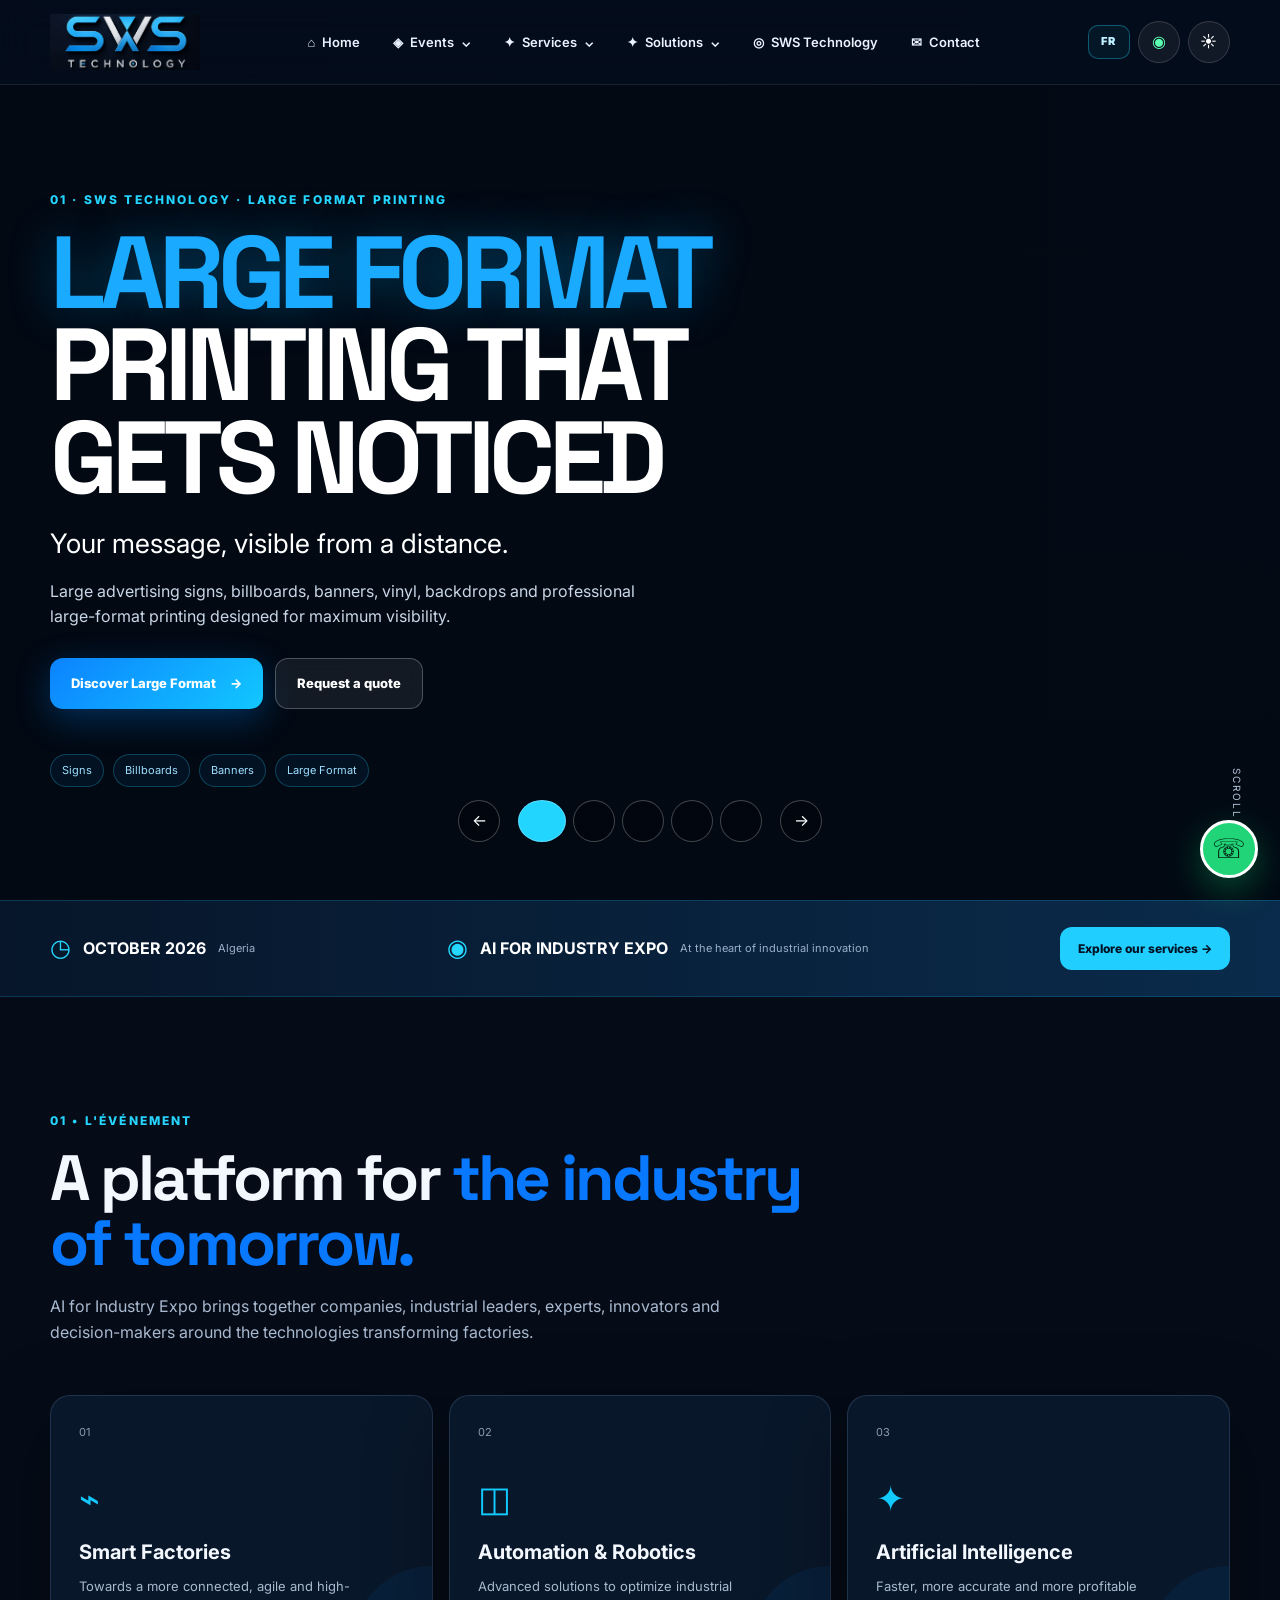
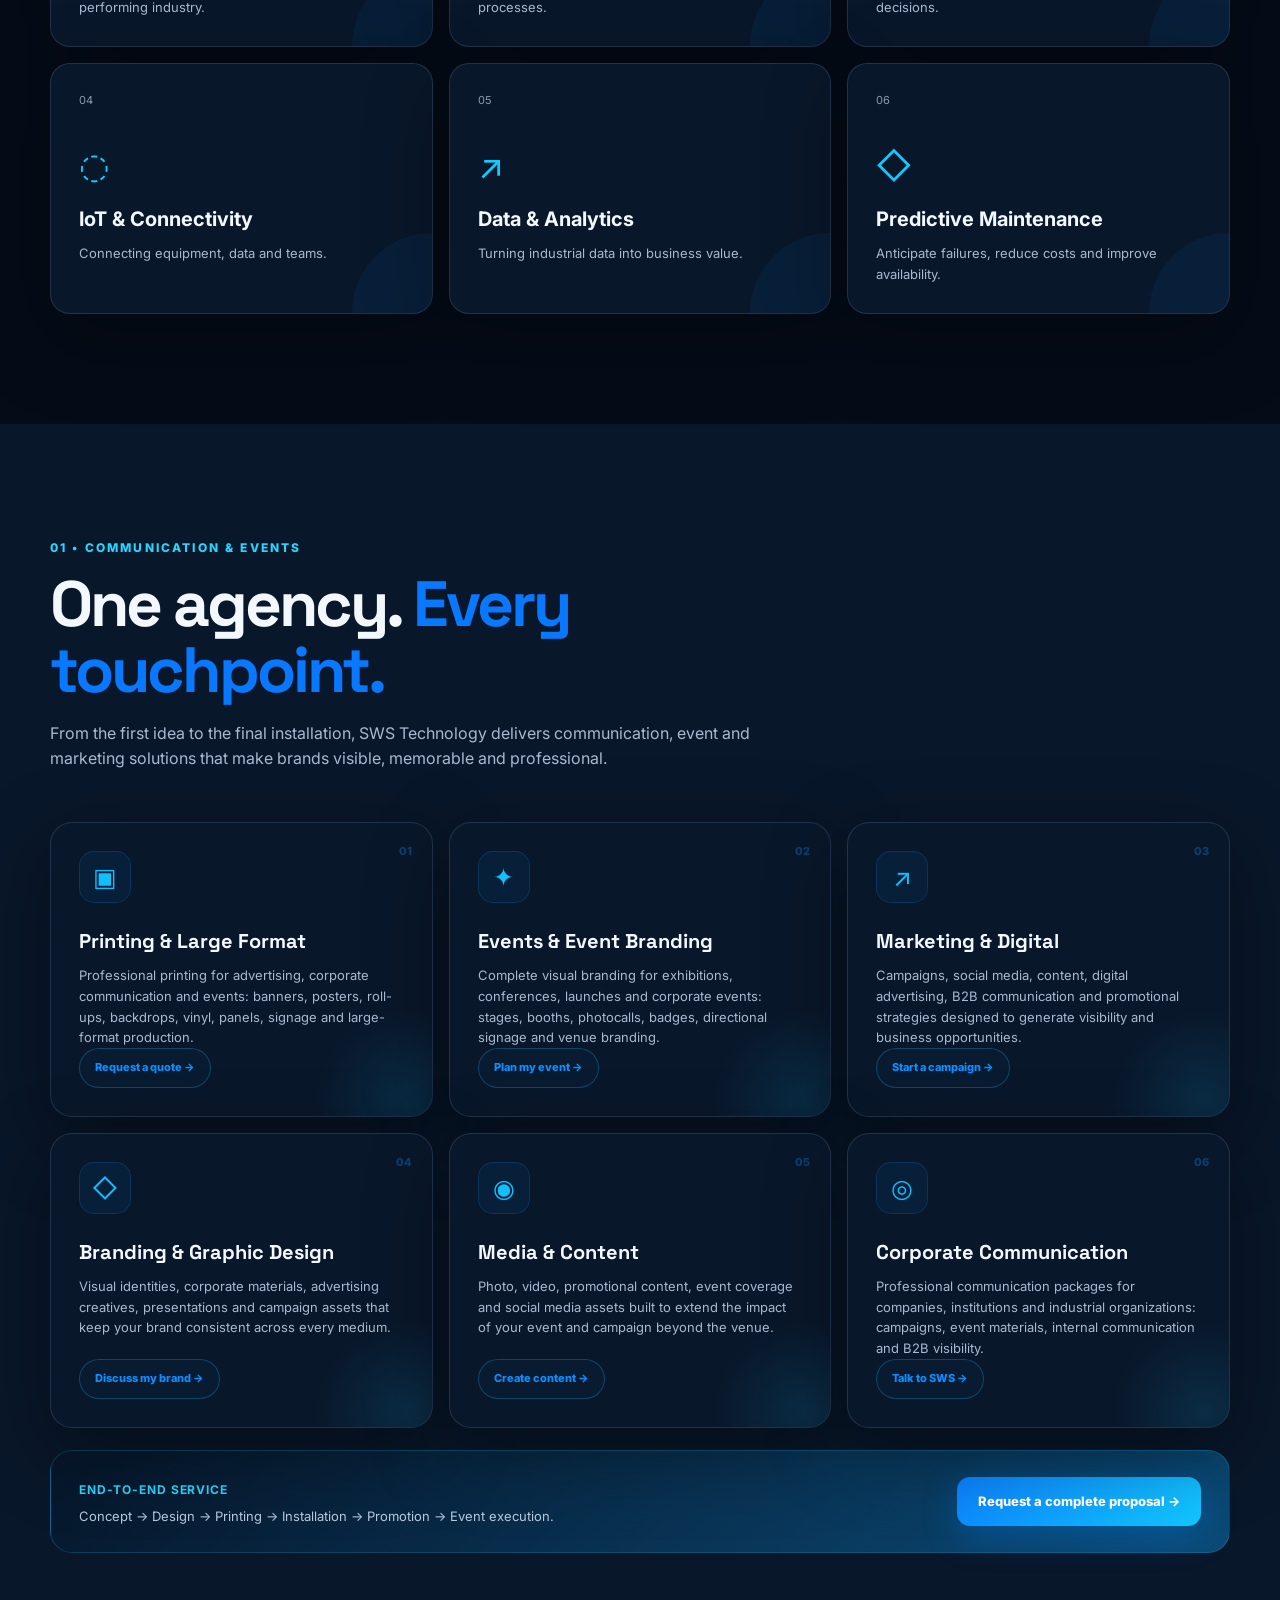
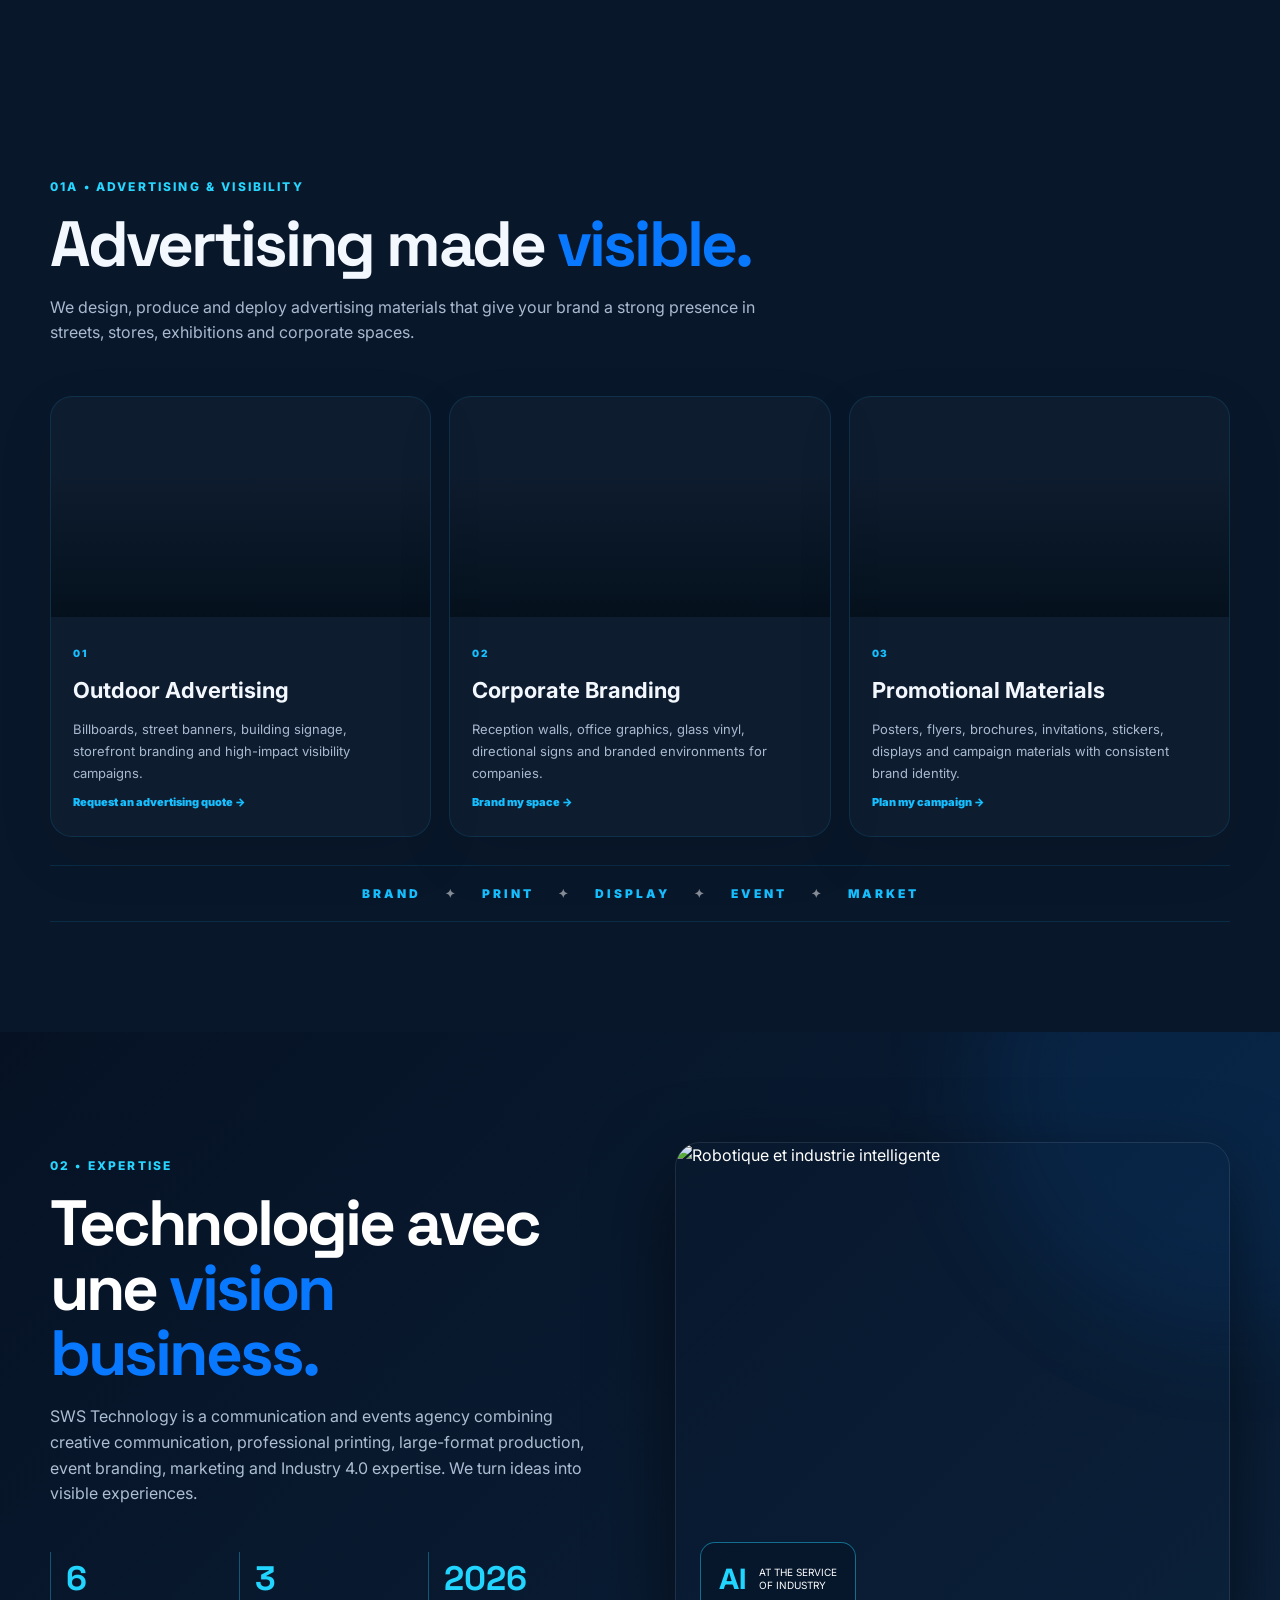
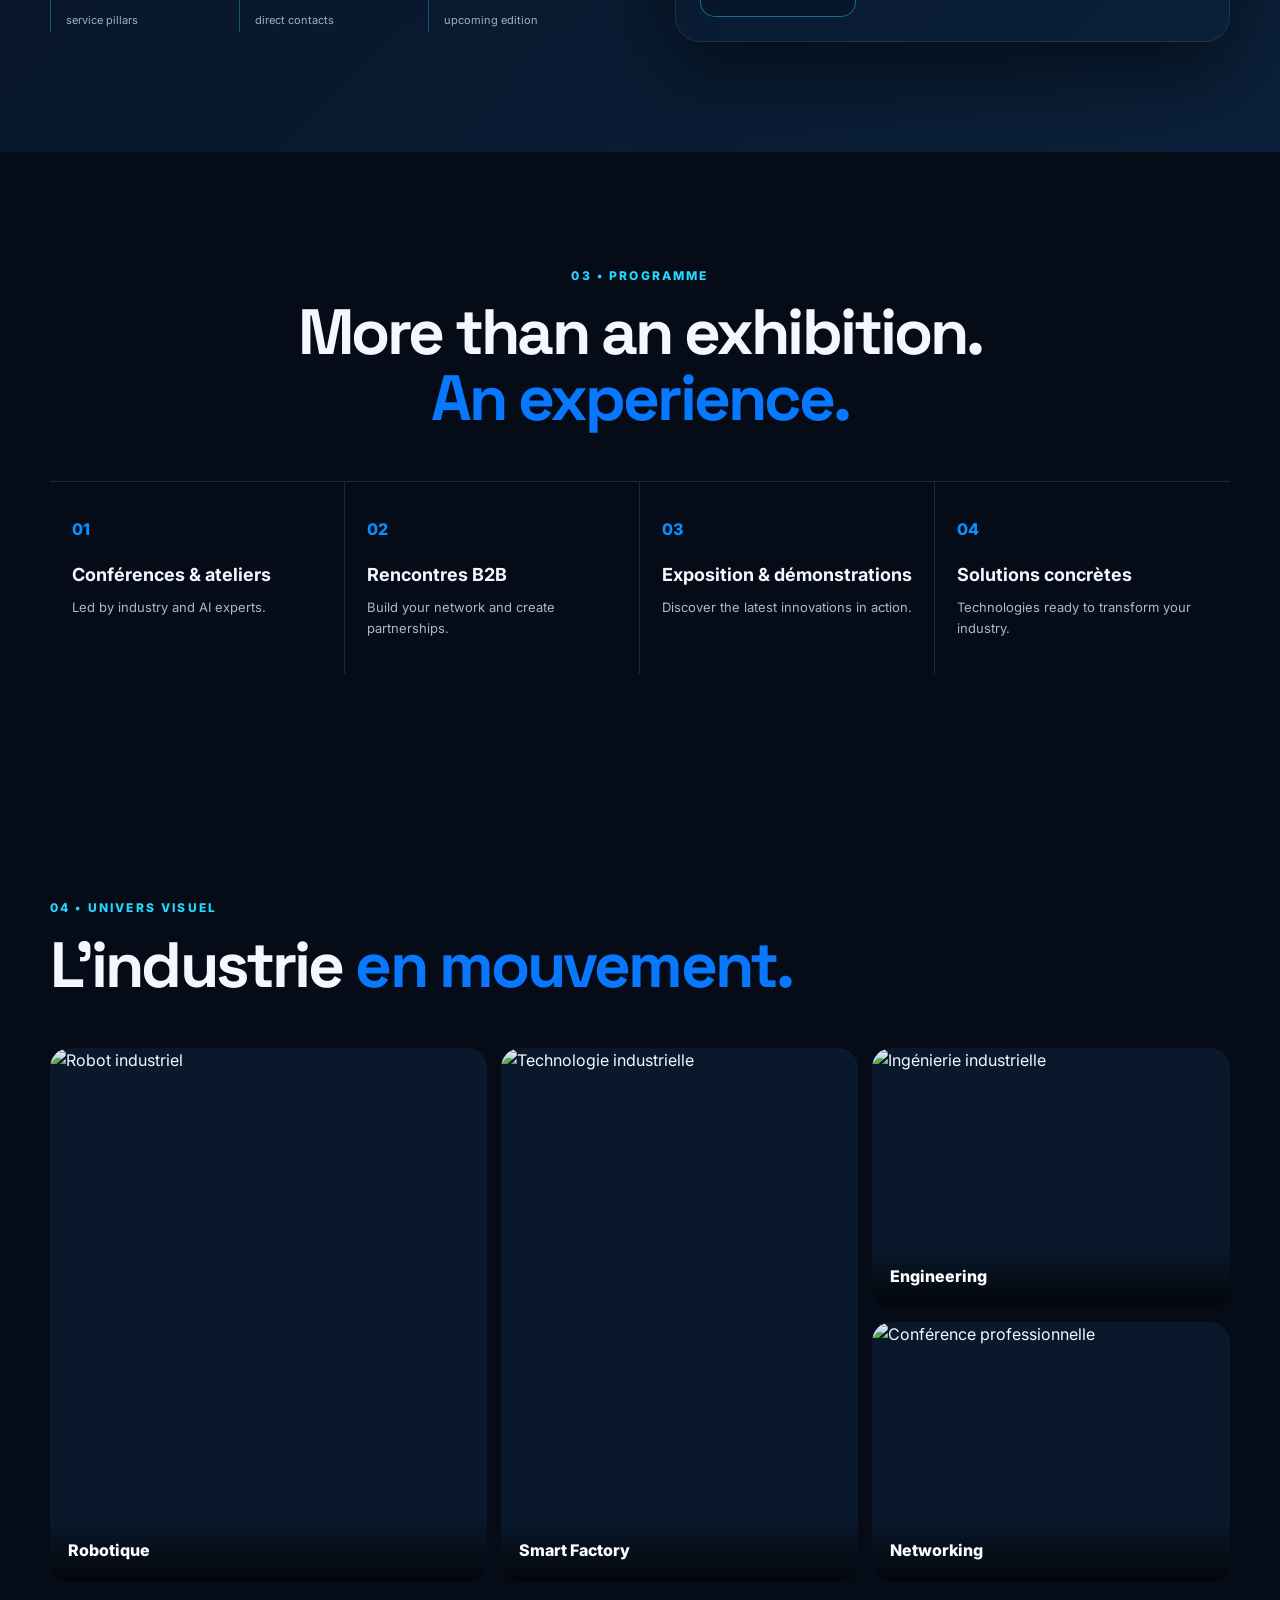
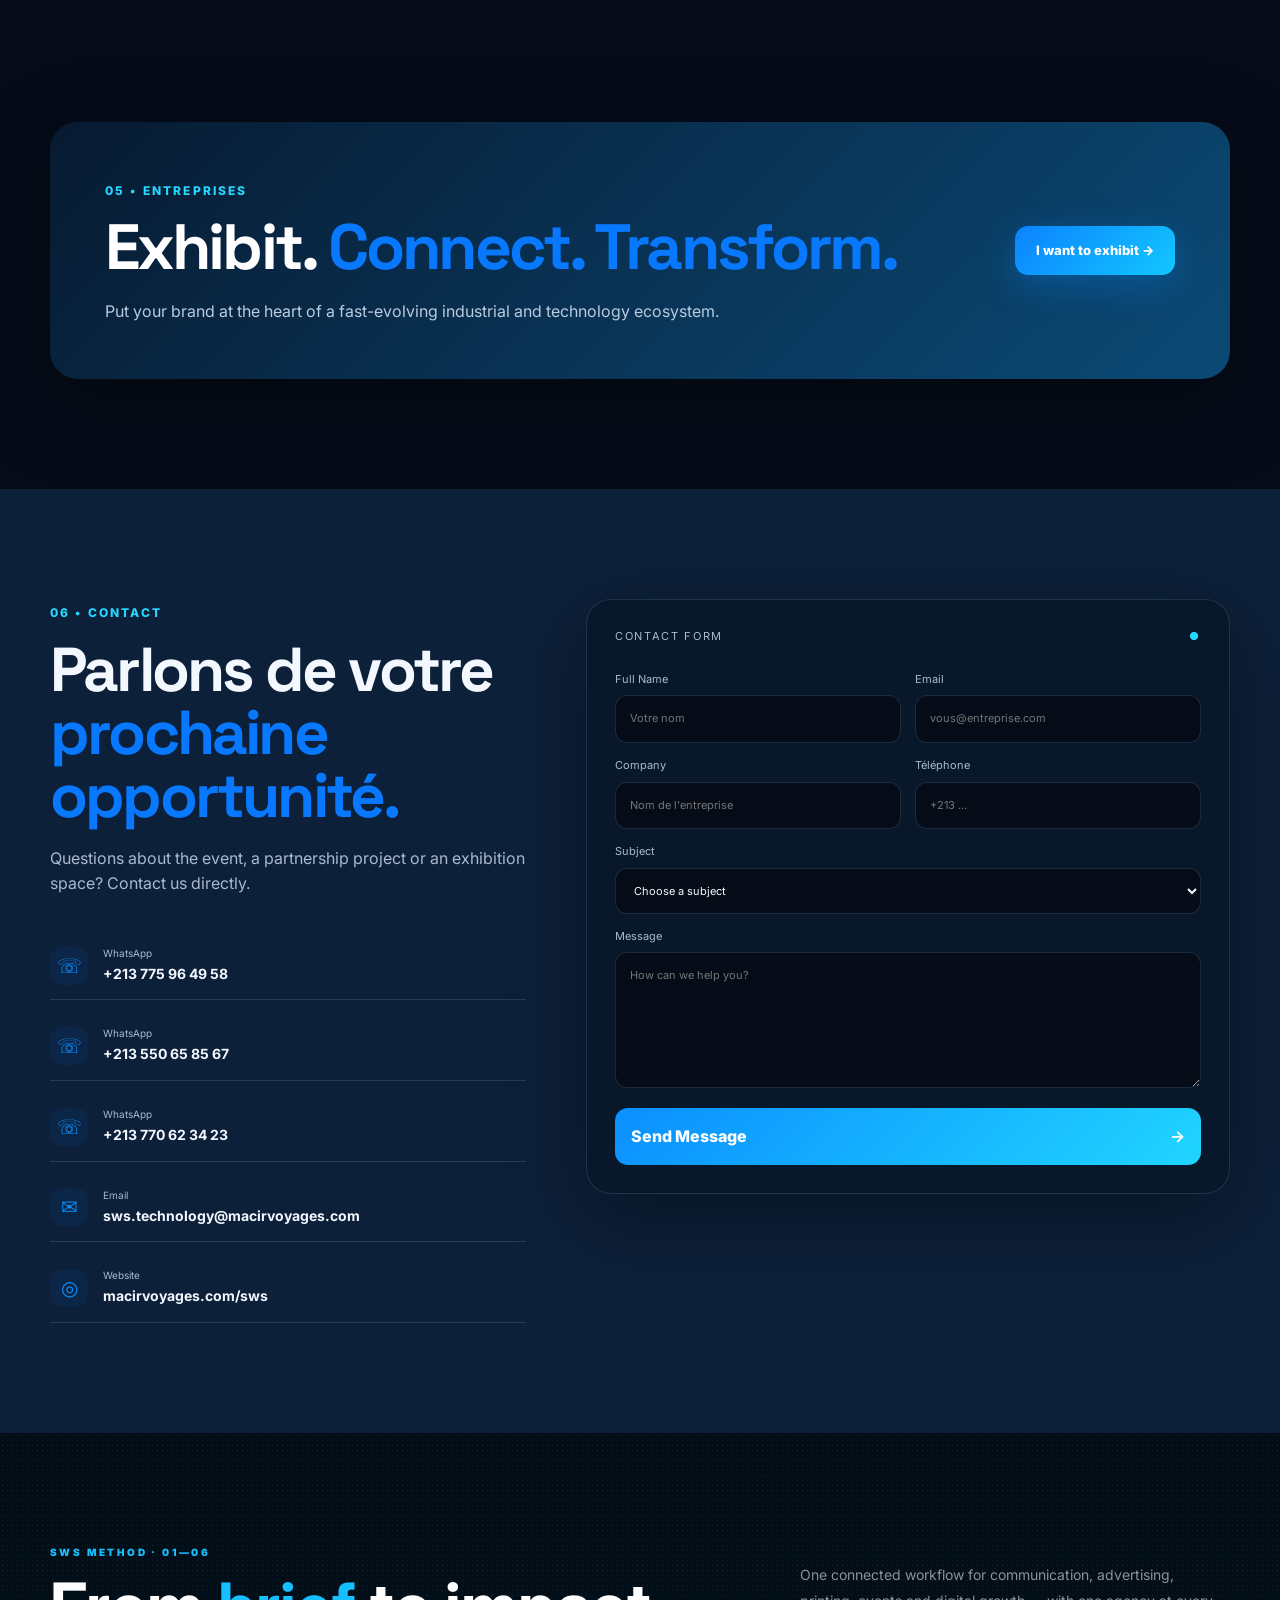
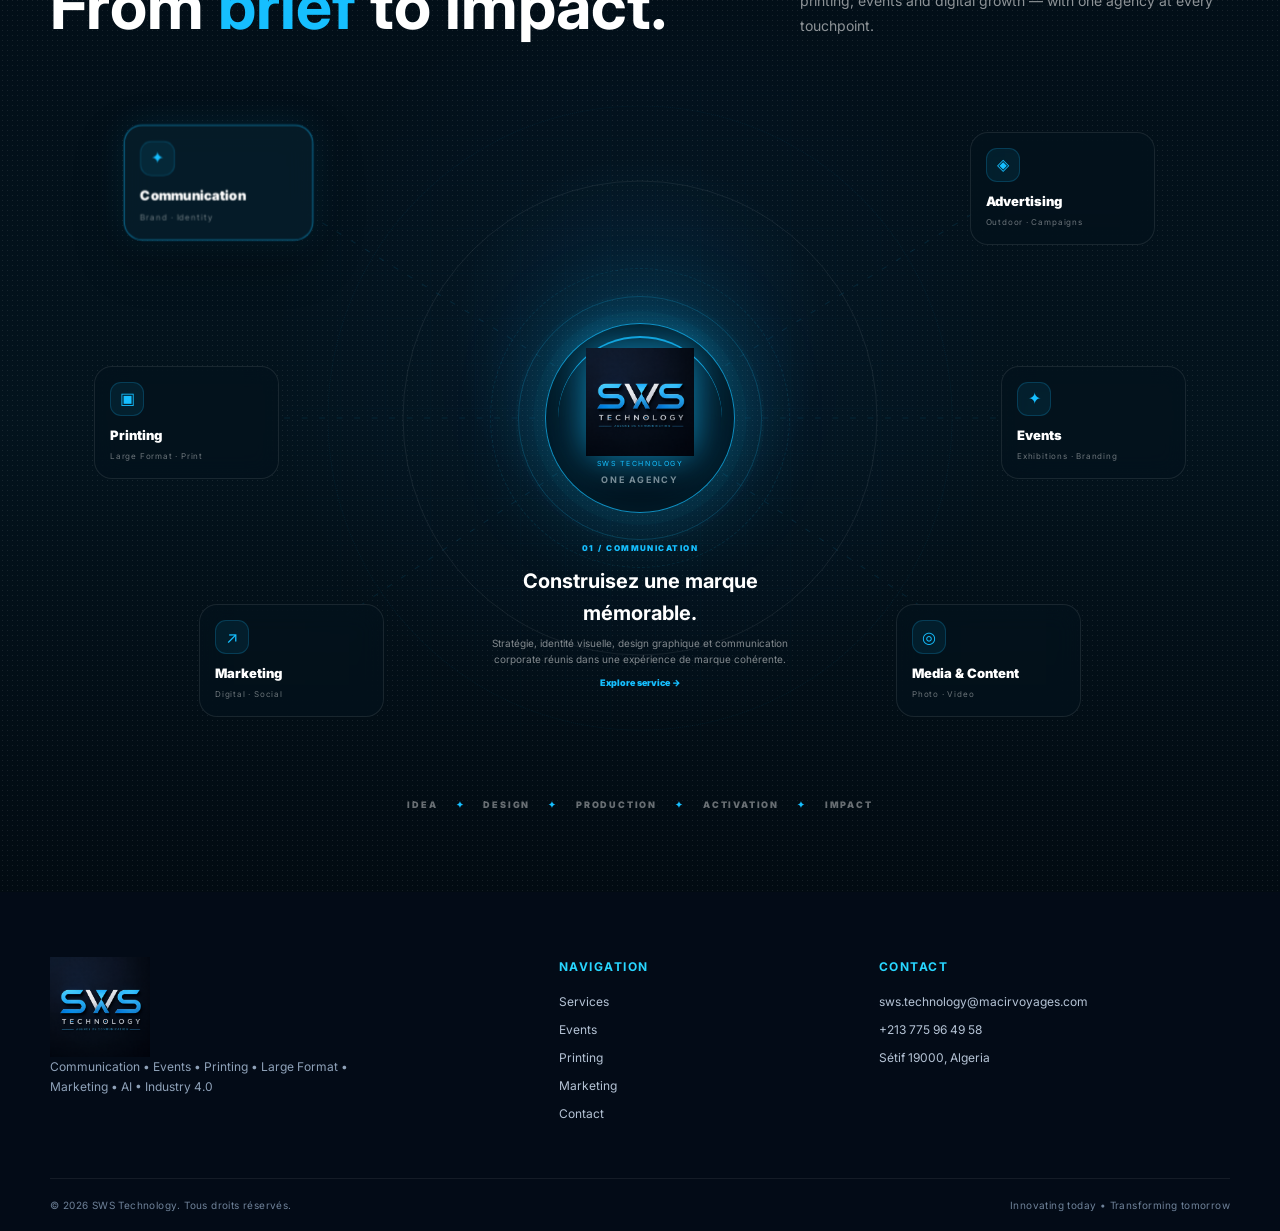
==== en/index.html @ e7cac0f4 "Add files via upload" ====
<!DOCTYPE html>
<html lang="en">
<head>
  <meta charset="UTF-8">
  <meta name="viewport" content="width=device-width, initial-scale=1.0">
  <meta name="theme-color" content="#07152b">
  <meta name="description" content="SWS Technology — Communication, Events, Printing, Large Format, Marketing, AI, Industry 4.0 and Innovation in Algeria.">
  <title>SWS Technology | Communication • Events • Printing • Marketing</title>
  <link rel="preconnect" href="https://fonts.googleapis.com">
  <link rel="preconnect" href="https://fonts.gstatic.com" crossorigin>
  <link href="https://fonts.googleapis.com/css2?family=Inter:wght@400;500;600;700;800&family=Space+Grotesk:wght@500;600;700&display=swap" rel="stylesheet">
  <link rel="stylesheet" href="css/style.css">
  <link rel="icon" href="assets/favicon.png" type="image/png">
</head>
<body>
  <div class="cursor-glow"></div>

  <header class="site-header" id="top">
    <div class="container nav-wrap">
      <a class="brand" href="#home" aria-label="SWS Technology">
        <img src="assets/logo.png" alt="SWS Technology logo">
      </a>

      <nav class="main-nav" id="mainNav">
        <a href="#home"><span>⌂</span> Home</a>
        <div class="nav-dropdown">
          <button class="nav-drop-btn" type="button"><span>◈</span> Events <b>⌄</b></button>
          <div class="dropdown-menu">
            <a href="#expo">AI for Industry Expo</a>
            <a href="#programme">Program</a>
            <a href="#exposants">Exhibitors & Partners</a>
            <a href="#gallery">Galerie</a>
          </div>
        </div>
        <div class="nav-dropdown">
          <button class="nav-drop-btn" type="button"><span>✦</span> Services <b>⌄</b></button>
          <div class="dropdown-menu">
            <a href="#communication">Communication & Branding</a>
            <a href="#printing">Printing & Large Format</a>
            <a href="#events">Events & Event Branding</a>
            <a href="#marketing">Marketing & Digital</a>
          </div>
        </div>
        <div class="nav-dropdown">
          <button class="nav-drop-btn" type="button"><span>✦</span> Solutions <b>⌄</b></button>
          <div class="dropdown-menu">
            <a href="#industry40">Industry 4.0</a>
            <a href="#solutions">Artificial Intelligence</a>
            <a href="#solutions">IoT & Connectivity</a>
            <a href="#solutions">Data & Analytics</a>
          </div>
        </div>
        <a href="#about"><span>◎</span> SWS Technology</a>
        <a href="#contact"><span>✉</span> Contact</a>
      </nav>

      <div class="nav-actions">
        <a class="language-switch" href="../" aria-label="Switch to French">FR</a>
        <a class="whatsapp-mini" href="https://wa.me/213775964958" target="_blank" rel="noopener" aria-label="WhatsApp">◉</a>
        <button class="theme-toggle" id="themeToggle" type="button" aria-label="Toggle light and dark mode">
          <span id="themeIcon">☾</span>
        </button>
        <button class="menu-toggle" id="menuToggle" type="button" aria-label="Open menu">☰</button>
      </div>
    </div>
  </header>

  <main>
    <section class="hero" id="home">
      <div class="hero-slider" id="heroSlider">
        <article class="slide active" style="--bg:url('https://images.unsplash.com/photo-1556761175-b413da4baf72?auto=format&fit=crop&w=2200&q=85')">
          <div class="hero-overlay"></div>
          <div class="container hero-content">
            <div class="eyebrow">01 · SWS TECHNOLOGY · LARGE FORMAT PRINTING</div>
            <h1><span>LARGE FORMAT</span><br>PRINTING THAT<br>GETS NOTICED</h1>
            <p class="hero-subtitle typing-text" data-text="Your message, visible from a distance."></p>
            <p class="hero-copy">Large advertising signs, billboards, banners, vinyl, backdrops and professional large-format printing designed for maximum visibility.</p>
            <div class="hero-buttons">
              <a class="btn btn-primary" href="#printing">Discover Large Format <span>→</span></a>
              <a class="btn btn-glass" target="_blank" rel="noopener" href="https://wa.me/213775964958?text=Hello%20SWS%20Technology%2C%20I%20would%20like%20a%20quote%20for%20this%20service.">Request a quote</a>
            </div>
            <div class="hero-tags"><span>Signs</span><span>Billboards</span><span>Banners</span><span>Large Format</span></div>
          </div>
        </article>
        <article class="slide" style="--bg:url('https://images.unsplash.com/photo-1586953208448-b95a79798f07?auto=format&fit=crop&w=2200&q=85')">
          <div class="hero-overlay"></div>
          <div class="container hero-content">
            <div class="eyebrow">02 · SWS TECHNOLOGY · BRAND PRINTING</div>
            <h1><span>BRAND PRINTING</span><br>PRINT YOUR BRAND.<br>MAKE IT REAL.</h1>
            <p class="hero-subtitle typing-text" data-text="Every printed detail strengthens your brand."></p>
            <p class="hero-copy">Business cards, brochures, packaging, promotional materials, corporate stationery and customized printing for your brand.</p>
            <div class="hero-buttons">
              <a class="btn btn-primary" href="#communication">Discover Brand Printing <span>→</span></a>
              <a class="btn btn-glass" target="_blank" rel="noopener" href="https://wa.me/213775964958?text=Hello%20SWS%20Technology%2C%20I%20would%20like%20a%20quote%20for%20this%20service.">Request a quote</a>
            </div>
            <div class="hero-tags"><span>Business Cards</span><span>Packaging</span><span>Brochures</span><span>Branding</span></div>
          </div>
        </article>
        <article class="slide" style="--bg:url('https://images.unsplash.com/photo-1492684223066-81342ee5ff30?auto=format&fit=crop&w=2200&q=85')">
          <div class="hero-overlay"></div>
          <div class="container hero-content">
            <div class="eyebrow">03 · SWS TECHNOLOGY · EVENTS</div>
            <h1><span>EVENTS &
MANIFESTATIONS</span><br>MAKE EVENTS<br>MEMORABLE.</h1>
            <p class="hero-subtitle typing-text" data-text="We turn every event into a branded experience."></p>
            <p class="hero-copy">Exhibitions, conferences, launches, stands, stages, photocalls, badges and complete visual communication for events and manifestations.</p>
            <div class="hero-buttons">
              <a class="btn btn-primary" href="#events">Discover Events <span>→</span></a>
              <a class="btn btn-glass" target="_blank" rel="noopener" href="https://wa.me/213775964958?text=Hello%20SWS%20Technology%2C%20I%20would%20like%20a%20quote%20for%20this%20service.">Request a quote</a>
            </div>
            <div class="hero-tags"><span>Exhibitions</span><span>Conferences</span><span>Stands</span><span>Event Branding</span></div>
          </div>
        </article>
        <article class="slide" style="--bg:url('https://images.unsplash.com/photo-1526304640581-d334cdbbf45e?auto=format&fit=crop&w=2200&q=85')">
          <div class="hero-overlay"></div>
          <div class="container hero-content">
            <div class="eyebrow">04 · SWS TECHNOLOGY · INVESTMENT SUPPORT</div>
            <h1><span>INVESTMENT
SUPPORT</span><br>TURN OPPORTUNITIES<br>INTO PROJECTS.</h1>
            <p class="hero-subtitle typing-text" data-text="Supporting investors from visibility to execution."></p>
            <p class="hero-copy">Business communication, market-facing materials, investor support, event organization and practical services that help projects move forward.</p>
            <div class="hero-buttons">
              <a class="btn btn-primary" href="#solutions">Discover Investor Services <span>→</span></a>
              <a class="btn btn-glass" target="_blank" rel="noopener" href="https://wa.me/213775964958?text=Hello%20SWS%20Technology%2C%20I%20would%20like%20a%20quote%20for%20this%20service.">Request a quote</a>
            </div>
            <div class="hero-tags"><span>Investors</span><span>Business Support</span><span>Projects</span><span>Networking</span></div>
          </div>
        </article>
        <article class="slide" style="--bg:url('https://images.unsplash.com/photo-1557838923-2985c318be48?auto=format&fit=crop&w=2200&q=85')">
          <div class="hero-overlay"></div>
          <div class="container hero-content">
            <div class="eyebrow">05 · SWS TECHNOLOGY · MARKETING</div>
            <h1><span>MARKETING
360°</span><br>MAKE YOUR BRAND<br>MOVE.</h1>
            <p class="hero-subtitle typing-text" data-text="From strategy to content, we make your visibility work."></p>
            <p class="hero-copy">Digital marketing, social media, content creation, campaigns, B2B marketing and communication strategies built around your objectives.</p>
            <div class="hero-buttons">
              <a class="btn btn-primary" href="#marketing">Discover Marketing <span>→</span></a>
              <a class="btn btn-glass" target="_blank" rel="noopener" href="https://wa.me/213775964958?text=Hello%20SWS%20Technology%2C%20I%20would%20like%20a%20quote%20for%20this%20service.">Request a quote</a>
            </div>
            <div class="hero-tags"><span>Digital</span><span>Social Media</span><span>Content</span><span>B2B</span></div>
          </div>
        </article>
      </div>

      <div class="slider-controls">
        <button id="prevSlide" aria-label="Previous slide">←</button>
        <div class="slider-dots" id="sliderDots"></div>
        <button id="nextSlide" aria-label="Next slide">→</button>
      </div>
      <div class="scroll-hint">SCROLL <span>↓</span></div>
    </section>

    <section class="event-strip">
      <div class="container event-strip-inner">
        <div><span class="strip-icon">◷</span><b>OCTOBER 2026</b><small>Algeria</small></div>
        <div><span class="strip-icon">◉</span><b>AI FOR INDUSTRY EXPO</b><small>At the heart of industrial innovation</small></div>
        <a class="strip-cta" href="#communication">Explore our services →</a>
      </div>
    </section>

    <section class="section" id="expo">
      <div class="container">
        <div class="section-heading">
          <span class="section-kicker">01 • L'ÉVÉNEMENT</span>
          <h2>A platform for <em>the industry of tomorrow.</em></h2>
          <p>AI for Industry Expo brings together companies, industrial leaders, experts, innovators and decision-makers around the technologies transforming factories.</p>
        </div>

        <div class="feature-grid">
          <article class="feature-card large">
            <div class="feature-number">01</div>
            <div class="feature-icon">⌁</div>
            <h3>Smart Factories</h3>
            <p>Towards a more connected, agile and high-performing industry.</p>
          </article>
          <article class="feature-card">
            <div class="feature-number">02</div>
            <div class="feature-icon">◫</div>
            <h3>Automation & Robotics</h3>
            <p>Advanced solutions to optimize industrial processes.</p>
          </article>
          <article class="feature-card">
            <div class="feature-number">03</div>
            <div class="feature-icon">✦</div>
            <h3>Artificial Intelligence</h3>
            <p>Faster, more accurate and more profitable decisions.</p>
          </article>
          <article class="feature-card">
            <div class="feature-number">04</div>
            <div class="feature-icon">◌</div>
            <h3>IoT & Connectivity</h3>
            <p>Connecting equipment, data and teams.</p>
          </article>
          <article class="feature-card">
            <div class="feature-number">05</div>
            <div class="feature-icon">↗</div>
            <h3>Data & Analytics</h3>
            <p>Turning industrial data into business value.</p>
          </article>
          <article class="feature-card">
            <div class="feature-number">06</div>
            <div class="feature-icon">◇</div>
            <h3>Predictive Maintenance</h3>
            <p>Anticipate failures, reduce costs and improve availability.</p>
          </article>
        </div>
      </div>
    </section>


    <section class="section services-agency" id="communication">
      <div class="container">
        <div class="section-heading">
          <span class="section-kicker">01 • COMMUNICATION & EVENTS</span>
          <h2>One agency. <em>Every touchpoint.</em></h2>
          <p>From the first idea to the final installation, SWS Technology delivers communication, event and marketing solutions that make brands visible, memorable and professional.</p>
        </div>
        <div class="industry40-grid agency-services-grid">
          <article class="industry40-card service-card" id="printing">
            <span>01</span><div class="industry40-icon">▣</div>
            <h3>Printing & Large Format</h3>
            <p>Professional printing for advertising, corporate communication and events: banners, posters, roll-ups, backdrops, vinyl, panels, signage and large-format production.</p>
            <a class="service-wa" target="_blank" rel="noopener" href="https://wa.me/213775964958?text=Bonjour%20SWS%20Technology%2C%20je%20souhaite%20un%20devis%20pour%20la%20service%20Printing%20%26%20Large%20Format.">Request a quote →</a>
          </article>
          <article class="industry40-card service-card" id="events">
            <span>02</span><div class="industry40-icon">✦</div>
            <h3>Events & Event Branding</h3>
            <p>Complete visual branding for exhibitions, conferences, launches and corporate events: stages, booths, photocalls, badges, directional signage and venue branding.</p>
            <a class="service-wa" target="_blank" rel="noopener" href="https://wa.me/213775964958?text=Bonjour%20SWS%20Technology%2C%20je%20souhaite%20un%20devis%20pour%20la%20service%20Events%20%26%20Event%20Branding.">Plan my event →</a>
          </article>
          <article class="industry40-card service-card" id="marketing">
            <span>03</span><div class="industry40-icon">↗</div>
            <h3>Marketing & Digital</h3>
            <p>Campaigns, social media, content, digital advertising, B2B communication and promotional strategies designed to generate visibility and business opportunities.</p>
            <a class="service-wa" target="_blank" rel="noopener" href="https://wa.me/213775964958?text=Bonjour%20SWS%20Technology%2C%20je%20souhaite%20un%20devis%20pour%20la%20service%20Marketing%20%26%20Digital.">Start a campaign →</a>
          </article>
          <article class="industry40-card service-card">
            <span>04</span><div class="industry40-icon">◇</div>
            <h3>Branding & Graphic Design</h3>
            <p>Visual identities, corporate materials, advertising creatives, presentations and campaign assets that keep your brand consistent across every medium.</p>
            <a class="service-wa" target="_blank" rel="noopener" href="https://wa.me/213775964958?text=Bonjour%20SWS%20Technology%2C%20je%20souhaite%20un%20devis%20pour%20la%20service%20Branding%20%26%20Graphic%20Design.">Discuss my brand →</a>
          </article>
          <article class="industry40-card service-card">
            <span>05</span><div class="industry40-icon">◉</div>
            <h3>Media & Content</h3>
            <p>Photo, video, promotional content, event coverage and social media assets built to extend the impact of your event and campaign beyond the venue.</p>
            <a class="service-wa" target="_blank" rel="noopener" href="https://wa.me/213775964958?text=Bonjour%20SWS%20Technology%2C%20je%20souhaite%20un%20devis%20pour%20la%20service%20Media%20%26%20Content.">Create content →</a>
          </article>
          <article class="industry40-card service-card">
            <span>06</span><div class="industry40-icon">◎</div>
            <h3>Corporate Communication</h3>
            <p>Professional communication packages for companies, institutions and industrial organizations: campaigns, event materials, internal communication and B2B visibility.</p>
            <a class="service-wa" target="_blank" rel="noopener" href="https://wa.me/213775964958?text=Bonjour%20SWS%20Technology%2C%20je%20souhaite%20un%20devis%20pour%20la%20service%20Corporate%20Communication.">Talk to SWS →</a>
          </article>
        </div>
        <div class="industry40-banner agency-banner">
          <div><strong>END-TO-END SERVICE</strong><p>Concept → Design → Printing → Installation → Promotion → Event execution.</p></div>
          <a class="btn btn-primary" href="#contact">Request a complete proposal →</a>
        </div>
      </div>
    </section>

<section class="section advertising-showcase" id="advertising">
  <div class="container">
    <div class="section-heading">
      <span class="section-kicker">01A • ADVERTISING & VISIBILITY</span>
      <h2>Advertising made <em>visible.</em></h2>
      <p>We design, produce and deploy advertising materials that give your brand a strong presence in streets, stores, exhibitions and corporate spaces.</p>
    </div>
    <div class="ad-grid">
      <article class="ad-feature">
        <div class="ad-image" style="--ad-image:url('https://images.unsplash.com/photo-1556742049-0cfed4f6a45d?auto=format&fit=crop&w=1200&q=85')"></div>
        <div class="ad-copy"><span>01</span><h3>Outdoor Advertising</h3><p>Billboards, street banners, building signage, storefront branding and high-impact visibility campaigns.</p><a href="https://wa.me/213775964958?text=Bonjour%20SWS%20Technology%2C%20je%20souhaite%20un%20devis%20pour%20une%20campagne%20publicitaire%20outdoor." target="_blank" rel="noopener">Request an advertising quote →</a></div>
      </article>
      <article class="ad-feature">
        <div class="ad-image" style="--ad-image:url('https://images.unsplash.com/photo-1524758631624-e2822e304c36?auto=format&fit=crop&w=1200&q=85')"></div>
        <div class="ad-copy"><span>02</span><h3>Corporate Branding</h3><p>Reception walls, office graphics, glass vinyl, directional signs and branded environments for companies.</p><a href="https://wa.me/213775964958?text=Bonjour%20SWS%20Technology%2C%20je%20souhaite%20un%20devis%20pour%20le%20branding%20de%20mon%20entreprise." target="_blank" rel="noopener">Brand my space →</a></div>
      </article>
      <article class="ad-feature">
        <div class="ad-image" style="--ad-image:url('https://images.unsplash.com/photo-1492724441997-5dc865305da7?auto=format&fit=crop&w=1200&q=85')"></div>
        <div class="ad-copy"><span>03</span><h3>Promotional Materials</h3><p>Posters, flyers, brochures, invitations, stickers, displays and campaign materials with consistent brand identity.</p><a href="https://wa.me/213775964958?text=Bonjour%20SWS%20Technology%2C%20je%20souhaite%20un%20devis%20pour%20mes%20supports%20publicitaires." target="_blank" rel="noopener">Plan my campaign →</a></div>
      </article>
    </div>
    <div class="ad-marquee"><span>BRAND</span><i>✦</i><span>PRINT</span><i>✦</i><span>DISPLAY</span><i>✦</i><span>EVENT</span><i>✦</i><span>MARKET</span></div>
  </div>
</section>

    <section class="section dark-section" id="solutions">
      <div class="container split-section">
        <div class="split-copy">
          <span class="section-kicker">02 • EXPERTISE</span>
          <h2>Technologie avec une <em>vision business.</em></h2>
          <p>SWS Technology is a communication and events agency combining creative communication, professional printing, large-format production, event branding, marketing and Industry 4.0 expertise. We turn ideas into visible experiences.</p>
          <div class="stats">
            <div><strong data-count="6">0</strong><span>service pillars</span></div>
            <div><strong data-count="3">0</strong><span>direct contacts</span></div>
            <div><strong>2026</strong><span>upcoming edition</span></div>
          </div>
        </div>
        <div class="solution-image">
          <img src="https://images.unsplash.com/photo-1535378917042-10a22c95931a?auto=format&fit=crop&w=1300&q=85" alt="Robotique et industrie intelligente" loading="lazy">
          <div class="image-badge"><b>AI</b><span>AT THE SERVICE<br>OF INDUSTRY</span></div>
        </div>
      </div>
    </section>

    <section class="section" id="programme">
      <div class="container">
        <div class="section-heading centered">
          <span class="section-kicker">03 • PROGRAMME</span>
          <h2>More than an exhibition. <em>An experience.</em></h2>
        </div>
        <div class="timeline">
          <div class="timeline-item"><span>01</span><div><h3>Conférences & ateliers</h3><p>Led by industry and AI experts.</p></div></div>
          <div class="timeline-item"><span>02</span><div><h3>Rencontres B2B</h3><p>Build your network and create partnerships.</p></div></div>
          <div class="timeline-item"><span>03</span><div><h3>Exposition & démonstrations</h3><p>Discover the latest innovations in action.</p></div></div>
          <div class="timeline-item"><span>04</span><div><h3>Solutions concrètes</h3><p>Technologies ready to transform your industry.</p></div></div>
        </div>
      </div>
    </section>

    <section class="gallery-section section" id="gallery">
      <div class="container">
        <div class="section-heading">
          <span class="section-kicker">04 • UNIVERS VISUEL</span>
          <h2>L'industrie <em>en mouvement.</em></h2>
        </div>
        <div class="gallery-grid">
          <figure><img src="https://images.unsplash.com/photo-1565043589221-1a6fd9ae45c7?auto=format&fit=crop&w=1000&q=85" alt="Robot industriel" loading="lazy"><figcaption>Robotique</figcaption></figure>
          <figure class="tall"><img src="https://images.unsplash.com/photo-1581092795360-fd1ca04f0952?auto=format&fit=crop&w=1000&q=85" alt="Technologie industrielle" loading="lazy"><figcaption>Smart Factory</figcaption></figure>
          <figure><img src="https://images.unsplash.com/photo-1581092160562-40aa08e78837?auto=format&fit=crop&w=1000&q=85" alt="Ingénierie industrielle" loading="lazy"><figcaption>Engineering</figcaption></figure>
          <figure><img src="https://images.unsplash.com/photo-1531482615713-2afd69097998?auto=format&fit=crop&w=1000&q=85" alt="Conférence professionnelle" loading="lazy"><figcaption>Networking</figcaption></figure>
        </div>
      </div>
    </section>

    <section class="partners section" id="exposants">
      <div class="container partner-box">
        <div>
          <span class="section-kicker">05 • ENTREPRISES</span>
          <h2>Exhibit. <em>Connect. Transform.</em></h2>
          <p>Put your brand at the heart of a fast-evolving industrial and technology ecosystem.</p>
        </div>
        <a class="btn btn-primary" href="#contact">I want to exhibit →</a>
      </div>
    </section>

    <section class="contact-section section" id="contact">
      <div class="container contact-grid">
        <div class="contact-info">
          <span class="section-kicker">06 • CONTACT</span>
          <h2>Parlons de votre <em>prochaine opportunité.</em></h2>
          <p>Questions about the event, a partnership project or an exhibition space? Contact us directly.</p>

          <div class="contact-list">
            <a href="https://wa.me/213775964958" target="_blank" rel="noopener"><span>☏</span><div><small>WhatsApp</small><b>+213 775 96 49 58</b></div></a>
            <a href="https://wa.me/213550658567" target="_blank" rel="noopener"><span>☏</span><div><small>WhatsApp</small><b>+213 550 65 85 67</b></div></a>
            <a href="https://wa.me/213770623423" target="_blank" rel="noopener"><span>☏</span><div><small>WhatsApp</small><b>+213 770 62 34 23</b></div></a>
            <a href="mailto:sws.technology@macirvoyages.com"><span>✉</span><div><small>Email</small><b>sws.technology@macirvoyages.com</b></div></a>
            <a href="https://macirvoyages.com/sws/" target="_blank" rel="noopener"><span>◎</span><div><small>Website</small><b>macirvoyages.com/sws</b></div></a>
          </div>
        </div>

        <div class="contact-card">
          <div class="form-header">
            <span>CONTACT FORM</span>
            <i>●</i>
          </div>
          <form id="contactForm" action="https://formspree.io/f/xppaqknv" method="POST">
            <input type="hidden" name="_subject" value="Nouveau contact — SWS Technology">
            <input type="hidden" name="_language" value="en">
            <div class="form-row">
              <label>Full Name<input type="text" name="name" placeholder="Votre nom" required></label>
              <label>Email<input type="email" name="email" placeholder="vous@entreprise.com" required></label>
            </div>
            <div class="form-row">
              <label>Company<input type="text" name="company" placeholder="Nom de l'entreprise"></label>
              <label>Téléphone<input type="tel" name="phone" placeholder="+213 ..."></label>
            </div>
            <label>Subject<select name="subject" required><option value="">Choose a subject</option><option>AI for Industry Expo</option><option>Communication & Branding</option><option>Printing & Large Format</option><option>Events & Event Branding</option><option>Marketing & Digital</option><option>Partnership</option><option>Exhibition / Stand</option><option>Media / Content</option><option>Other</option></select></label>
            <label>Message<textarea name="message" rows="6" placeholder="How can we help you?" required></textarea></label>
            <button class="submit-btn" id="submitBtn" type="submit"><span>Send Message</span><b>→</b></button>
            <div class="form-status" id="formStatus" role="status" aria-live="polite"></div>
          </form>
        </div>
      </div>
    </section>
  </main>

  <a class="floating-wa" href="https://wa.me/213775964958?text=Bonjour%20SWS%20Technology%2C%20je%20souhaite%20avoir%20un%20devis%20pour%20un%20service%20de%20communication%2C%20evenement%2C%20impression%20ou%20marketing." target="_blank" rel="noopener" aria-label="Contacter SWS Technology sur WhatsApp">☏</a>

  
<section class="sws-process sws-service-constellation" id="process">
  <div class="process-noise"></div>
  <div class="container">
    <div class="process-head">
      <div>
        <span class="process-kicker">SWS METHOD · 01—06</span>
        <h2>From <em>brief</em> to impact.</h2>
      </div>
      <p>One connected workflow for communication, advertising, printing, events and digital growth — with one agency at every touchpoint.</p>
    </div>

    <div class="constellation" aria-label="SWS agency services">
      <div class="constellation-grid"></div>
      <div class="constellation-ring r1"></div>
      <div class="constellation-ring r2"></div>
      <div class="constellation-ring r3"></div>

      <svg class="constellation-lines" viewBox="0 0 900 650" preserveAspectRatio="none" aria-hidden="true">
        <path d="M450 325 L150 110 M450 325 L750 110 M450 325 L105 325 M450 325 L795 325 M450 325 L175 540 M450 325 L725 540"/>
      </svg>

      <div class="constellation-core">
        <span class="core-halo"></span>
        <span class="core-scan"></span>
        <img src="assets/logo.png" alt="SWS Technology">
        <small>SWS TECHNOLOGY</small>
        <b>ONE AGENCY</b>
      </div>

      <button class="service-node node-1 active" data-service="communication" type="button"><i>✦</i><span>Communication</span><small>Brand · Identity</small></button>
      <button class="service-node node-2" data-service="advertising" type="button"><i>◈</i><span>Advertising</span><small>Outdoor · Campaigns</small></button>
      <button class="service-node node-3" data-service="printing" type="button"><i>▣</i><span>Printing</span><small>Large Format · Print</small></button>
      <button class="service-node node-4" data-service="events" type="button"><i>✦</i><span>Events</span><small>Exhibitions · Branding</small></button>
      <button class="service-node node-5" data-service="marketing" type="button"><i>↗</i><span>Marketing</span><small>Digital · Social</small></button>
      <button class="service-node node-6" data-service="content" type="button"><i>◎</i><span>Media & Content</span><small>Photo · Video</small></button>

      <div class="constellation-info">
        <span id="constellationKicker">01 / COMMUNICATION</span>
        <h3 id="constellationTitle">Build a brand people remember.</h3>
        <p id="constellationCopy">Strategy, visual identity, graphic design and corporate communication — connected into one recognizable brand experience.</p>
        <a id="constellationLink" href="#communication">Explore service →</a>
      </div>
    </div>

    <div class="process-services"><span>IDEA</span><i>✦</i><span>DESIGN</span><i>✦</i><span>PRODUCTION</span><i>✦</i><span>ACTIVATION</span><i>✦</i><span>IMPACT</span></div>
  </div>
</section>

<footer>
    <div class="container footer-main">
      <div class="footer-brand"><img src="assets/logo.png" alt="SWS Technology"><p>Communication • Events • Printing • Large Format • Marketing • AI • Industry 4.0</p></div>
      <div><h4>Navigation</h4><a href="#communication">Services</a><a href="#expo">Events</a><a href="#printing">Printing</a><a href="#marketing">Marketing</a><a href="#contact">Contact</a></div>
      <div><h4>Contact</h4><a href="mailto:sws.technology@macirvoyages.com">sws.technology@macirvoyages.com</a><a href="https://wa.me/213775964958">+213 775 96 49 58</a><span>Sétif 19000, Algeria</span></div>
    </div>
    <div class="container footer-bottom"><span>© <span id="year"></span> SWS Technology. Tous droits réservés.</span><span>Innovating today • Transforming tomorrow</span></div>
  </footer>

  <script src="js/script.js"></script>
</body>
</html>
---- en/css/style.css ----
:root{
  --bg:#f5f9ff;--surface:#ffffff;--surface-2:#edf5ff;--text:#07152b;--muted:#5e6d83;
  --blue:#0878ff;--cyan:#1dd7ff;--line:rgba(7,38,75,.12);--shadow:0 22px 70px rgba(5,34,74,.10);
  --dark:#061225;--dark-2:#0a1b33;--radius:24px;
}
[data-theme="dark"]{
  --bg:#050c18;--surface:#09172a;--surface-2:#0d2039;--text:#f3f8ff;--muted:#a9b9cf;
  --line:rgba(148,196,255,.16);--shadow:0 24px 80px rgba(0,0,0,.38);
}
*{box-sizing:border-box;margin:0;padding:0}
html{scroll-behavior:smooth}
body{font-family:Inter,Arial,sans-serif;background:var(--bg);color:var(--text);line-height:1.6;overflow-x:hidden;transition:background .35s,color .35s}
body:before{content:"";position:fixed;inset:0;pointer-events:none;opacity:.35;background-image:linear-gradient(rgba(8,120,255,.03) 1px,transparent 1px),linear-gradient(90deg,rgba(8,120,255,.03) 1px,transparent 1px);background-size:55px 55px;z-index:-1}
a{text-decoration:none;color:inherit}
button,input,textarea,select{font:inherit}
img{max-width:100%;display:block}
.container{width:min(1180px,calc(100% - 40px));margin:auto}
.site-header{position:fixed;top:0;left:0;right:0;z-index:100;background:rgba(4,14,29,.78);backdrop-filter:blur(18px);border-bottom:1px solid rgba(255,255,255,.09);color:#fff}
.nav-wrap{height:84px;display:flex;align-items:center;justify-content:space-between;gap:25px}
.brand{width:150px;height:56px;display:flex;align-items:center;overflow:hidden}
.brand img{width:150px;height:150px;object-fit:contain;filter:drop-shadow(0 0 12px rgba(0,194,255,.15))}
.main-nav{display:flex;align-items:center;gap:7px}
.main-nav>a,.nav-drop-btn{border:0;background:transparent;color:#eaf3ff;padding:12px 13px;border-radius:12px;display:flex;align-items:center;gap:7px;font-size:13px;font-weight:600;cursor:pointer;transition:.25s}
.main-nav>a:hover,.nav-drop-btn:hover{background:rgba(255,255,255,.08);color:#2bd8ff}
.nav-dropdown{position:relative}.nav-drop-btn b{font-size:13px}
.dropdown-menu{position:absolute;top:54px;left:0;min-width:230px;background:#09172a;border:1px solid rgba(255,255,255,.12);border-radius:16px;padding:8px;box-shadow:0 20px 50px #0008;opacity:0;visibility:hidden;transform:translateY(8px);transition:.25s}
.nav-dropdown:hover .dropdown-menu,.nav-dropdown.open .dropdown-menu{opacity:1;visibility:visible;transform:none}
.dropdown-menu a{display:block;color:#cddcf0;padding:11px 13px;border-radius:10px;font-size:13px}.dropdown-menu a:hover{background:#102a49;color:#27d6ff}
.nav-actions{display:flex;gap:8px;align-items:center}.theme-toggle,.menu-toggle,.whatsapp-mini{width:42px;height:42px;border-radius:50%;display:grid;place-items:center;border:1px solid rgba(255,255,255,.15);background:rgba(255,255,255,.06);color:#fff;cursor:pointer}.whatsapp-mini{color:#5affb0}.menu-toggle{display:none}
.hero{height:790px;min-height:100vh;position:relative;background:#020a15;color:#fff;overflow:hidden}
.slide{position:absolute;inset:0;background-image:var(--bg);background-size:cover;background-position:center;opacity:0;transform:scale(1.06);transition:opacity 1s,transform 7s}
.slide.active{opacity:1;transform:scale(1)}
.hero-overlay{position:absolute;inset:0;background:linear-gradient(90deg,rgba(2,9,19,.96) 0%,rgba(2,9,19,.75) 44%,rgba(2,9,19,.30) 100%),linear-gradient(0deg,rgba(2,9,19,.88),transparent 40%)}
.hero-content{position:relative;z-index:2;padding-top:190px}.eyebrow,.section-kicker{color:#27d6ff;letter-spacing:.18em;font-size:12px;font-weight:800}.hero h1{font-family:"Space Grotesk",sans-serif;font-size:clamp(58px,8vw,112px);line-height:.9;letter-spacing:-.06em;margin:18px 0}.hero h1 span{color:#1aaaff;text-shadow:0 0 45px rgba(0,174,255,.35)}.hero-subtitle{font-size:clamp(19px,2.1vw,29px);max-width:750px}.hero-subtitle strong{color:#25d5ff}.hero-copy{color:#cad6e7;max-width:620px;margin:14px 0 28px}.hero-buttons{display:flex;gap:12px;flex-wrap:wrap}.btn{display:inline-flex;align-items:center;gap:14px;padding:14px 21px;border-radius:13px;font-weight:800;font-size:13px}.btn-primary{background:linear-gradient(135deg,#0c83ff,#12c7ff);color:#fff;box-shadow:0 10px 35px rgba(0,137,255,.3)}.btn-primary:hover{transform:translateY(-2px)}.btn-glass{border:1px solid rgba(255,255,255,.25);background:rgba(255,255,255,.07);backdrop-filter:blur(8px)}.hero-tags{display:flex;gap:9px;margin-top:45px;flex-wrap:wrap}.hero-tags span{padding:7px 11px;border:1px solid rgba(39,214,255,.25);background:rgba(6,26,48,.6);border-radius:99px;font-size:11px;color:#9ddfff}
.slider-controls{position:absolute;z-index:5;left:50%;bottom:58px;transform:translateX(-50%);display:flex;align-items:center;gap:18px}.slider-controls button{width:42px;height:42px;border:1px solid rgba(255,255,255,.25);border-radius:50%;background:rgba(0,0,0,.25);color:#fff;cursor:pointer}.slider-dots{display:flex;gap:7px}.slider-dot{width:28px;height:3px;background:#718096;border:0;border-radius:4px;cursor:pointer}.slider-dot.active{background:#22d5ff;width:48px}.scroll-hint{position:absolute;right:30px;bottom:60px;font-size:10px;letter-spacing:.2em;color:#b4c4d7;writing-mode:vertical-rl}.scroll-hint span{color:#20d4ff;font-size:17px}
.event-strip{background:linear-gradient(90deg,#07162a,#0a2b4b);color:#fff;border-top:1px solid #1bbdff33;border-bottom:1px solid #1bbdff33}.event-strip-inner{display:flex;align-items:center;justify-content:space-between;gap:25px;min-height:95px}.event-strip-inner>div{display:flex;align-items:center;gap:12px}.event-strip small{display:block;color:#9bb0c8;font-size:11px}.strip-icon{color:#25d7ff;font-size:24px}.strip-cta{background:#20cfff;color:#021326;padding:12px 18px;border-radius:12px;font-weight:800;font-size:12px}
.section{padding:110px 0}.section-heading{max-width:760px;margin-bottom:50px}.section-heading.centered{text-align:center;margin-left:auto;margin-right:auto}.section-heading h2,.split-copy h2,.partner-box h2,.contact-info h2{font-family:"Space Grotesk";font-size:clamp(36px,5vw,64px);line-height:1.02;letter-spacing:-.045em;margin:13px 0 18px}.section-heading h2 em,.split-copy h2 em,.partner-box h2 em,.contact-info h2 em{font-style:normal;color:var(--blue)}.section-heading p,.split-copy p,.partner-box p,.contact-info>p{color:var(--muted);max-width:720px}
.feature-grid{display:grid;grid-template-columns:repeat(3,1fr);gap:16px}.feature-card{position:relative;min-height:250px;padding:28px;border:1px solid var(--line);border-radius:20px;background:var(--surface);box-shadow:var(--shadow);overflow:hidden;transition:.3s}.feature-card:hover{transform:translateY(-6px);border-color:#10bfff66}.feature-card:after{content:"";position:absolute;width:160px;height:160px;border-radius:50%;right:-80px;bottom:-80px;background:#0787ff12}.feature-number{font-size:11px;color:#8b9bb0}.feature-icon{font-size:35px;color:#13caff;margin:28px 0 10px}.feature-card h3{font-size:20px}.feature-card p{color:var(--muted);font-size:13px;margin-top:8px}.dark-section{background:linear-gradient(135deg,#061224,#0b213b);color:#fff;position:relative;overflow:hidden}.dark-section:before{content:"";position:absolute;width:500px;height:500px;background:#007fff18;filter:blur(50px);border-radius:50%;right:-200px;top:-200px}.split-section{display:grid;grid-template-columns:1fr 1fr;gap:70px;align-items:center}.split-copy p{color:#adbed2}.stats{display:grid;grid-template-columns:repeat(3,1fr);gap:12px;margin-top:45px}.stats div{border-left:1px solid #27d6ff55;padding-left:15px}.stats strong{display:block;font-size:34px;color:#21d5ff;font-family:"Space Grotesk"}.stats span{font-size:11px;color:#9fb0c4}.solution-image{position:relative}.solution-image img{width:100%;height:500px;object-fit:cover;border-radius:25px;border:1px solid #ffffff18;box-shadow:0 30px 80px #0008}.image-badge{position:absolute;bottom:25px;left:25px;background:#06162bd9;border:1px solid #20d3ff77;backdrop-filter:blur(12px);border-radius:15px;padding:14px 18px;display:flex;gap:13px;align-items:center}.image-badge b{font-size:28px;color:#20d5ff}.image-badge span{font-size:10px;line-height:1.3}
.timeline{display:grid;grid-template-columns:repeat(4,1fr);border-top:1px solid var(--line)}.timeline-item{padding:35px 22px;border-right:1px solid var(--line)}.timeline-item:last-child{border:0}.timeline-item>span{color:#0b8fff;font-weight:800}.timeline-item h3{margin:18px 0 8px;font-size:18px}.timeline-item p{color:var(--muted);font-size:13px}
.gallery-grid{display:grid;grid-template-columns:1.1fr .9fr .9fr;grid-template-rows:260px 260px;gap:14px}.gallery-grid figure{position:relative;border-radius:20px;overflow:hidden;background:#09182b}.gallery-grid figure:first-child{grid-row:span 2}.gallery-grid .tall{grid-row:span 2}.gallery-grid img{width:100%;height:100%;object-fit:cover;transition:.5s}.gallery-grid figure:hover img{transform:scale(1.06)}.gallery-grid figcaption{position:absolute;bottom:0;left:0;right:0;padding:18px;color:#fff;background:linear-gradient(transparent,#000b);font-weight:800}
.partners{padding-top:30px}.partner-box{background:linear-gradient(135deg,#071a31,#0b4a76);border-radius:28px;padding:55px;display:flex;align-items:center;justify-content:space-between;gap:30px;color:#fff;box-shadow:var(--shadow)}.partner-box p{color:#b9cbe0}
.contact-section{background:var(--surface-2)}.contact-grid{display:grid;grid-template-columns:.85fr 1.15fr;gap:60px;align-items:start}.contact-info h2{font-size:clamp(38px,5vw,62px)}.contact-list{display:grid;gap:12px;margin-top:35px}.contact-list a{display:flex;align-items:center;gap:15px;padding:13px 0;border-bottom:1px solid var(--line)}.contact-list a>span{width:38px;height:38px;border-radius:12px;display:grid;place-items:center;background:#0878ff12;color:#0a8fff;font-size:20px}.contact-list small{display:block;color:var(--muted);font-size:10px}.contact-list b{font-size:14px}
.contact-card{background:var(--surface);border:1px solid var(--line);border-radius:25px;padding:28px;box-shadow:var(--shadow)}.form-header{display:flex;justify-content:space-between;color:var(--muted);font-size:11px;letter-spacing:.15em;margin-bottom:25px}.form-header i{color:#25d6ff;font-style:normal}.form-row{display:grid;grid-template-columns:1fr 1fr;gap:14px}form label{display:block;color:var(--muted);font-size:11px;margin-bottom:14px}input,textarea,select{width:100%;margin-top:7px;border:1px solid var(--line);background:var(--bg);color:var(--text);border-radius:12px;padding:14px;outline:none;transition:.2s}textarea{resize:vertical}input:focus,textarea:focus,select:focus{border-color:#079dff;box-shadow:0 0 0 4px #078cff12}.submit-btn{width:100%;border:0;border-radius:13px;padding:16px;background:linear-gradient(135deg,#0b8fff,#20d5ff);color:#fff;font-weight:800;display:flex;align-items:center;justify-content:space-between;cursor:pointer}.submit-btn:disabled{opacity:.65;cursor:wait}.form-status{display:none;margin-top:15px;padding:12px;border-radius:10px;font-size:12px}.form-status.show{display:block}.form-status.success{background:#19b86a18;color:#0a9b59;border:1px solid #19b86a44}.form-status.error{background:#ff3d3d15;color:#d93434;border:1px solid #ff3d3d44}
.floating-wa{position:fixed;right:22px;bottom:22px;z-index:90;width:58px;height:58px;border-radius:50%;display:grid;place-items:center;background:#20d477;color:#04190f;font-size:27px;box-shadow:0 12px 35px #0acb6a55;border:3px solid #fff}.floating-wa:hover{transform:translateY(-3px)}
footer{background:#030b17;color:#fff}.footer-main{display:grid;grid-template-columns:1.7fr 1fr 1.3fr;gap:50px;padding:65px 0 45px}.footer-brand img{width:180px;height:100px;object-fit:contain;object-position:left center}.footer-brand p{color:#8fa2b9;font-size:12px;max-width:350px}.footer-main h4{font-size:12px;color:#28d6ff;text-transform:uppercase;letter-spacing:.12em;margin-bottom:15px}.footer-main a,.footer-main span{display:block;color:#b5c3d5;font-size:12px;margin:9px 0}.footer-main a:hover{color:#2bd6ff}.footer-bottom{border-top:1px solid #ffffff12;padding:18px 0;display:flex;justify-content:space-between;color:#6f8299;font-size:10px;letter-spacing:.04em}
@media(max-width:950px){.main-nav{display:none;position:absolute;top:84px;left:20px;right:20px;background:#07152a;border:1px solid #ffffff14;border-radius:18px;padding:10px;flex-direction:column;align-items:stretch;box-shadow:0 20px 60px #0008}.main-nav.open{display:flex}.main-nav>a,.nav-drop-btn{width:100%;justify-content:flex-start}.dropdown-menu{position:static;display:none;opacity:1;visibility:visible;transform:none;box-shadow:none;border:0;background:#0b1e36}.nav-dropdown.open .dropdown-menu{display:block}.menu-toggle{display:grid}.feature-grid{grid-template-columns:repeat(2,1fr)}.split-section,.contact-grid{grid-template-columns:1fr}.timeline{grid-template-columns:repeat(2,1fr)}.gallery-grid{grid-template-columns:1fr 1fr;grid-template-rows:260px 260px}.gallery-grid figure:first-child{grid-row:auto}.gallery-grid .tall{grid-row:span 2}.partner-box{flex-direction:column;align-items:flex-start}.footer-main{grid-template-columns:1fr 1fr}}
@media(max-width:600px){.container{width:min(100% - 28px,1180px)}.nav-wrap{height:72px}.brand{width:125px}.brand img{width:125px;height:125px}.hero-content{padding-top:145px}.hero h1{font-size:56px}.hero{min-height:720px;height:720px}.hero-tags{margin-top:25px}.event-strip-inner{padding:18px 0;display:grid;grid-template-columns:1fr 1fr}.strip-cta{grid-column:span 2;text-align:center}.section{padding:75px 0}.feature-grid,.timeline,.form-row,.gallery-grid{grid-template-columns:1fr}.gallery-grid{grid-template-rows:250px}.gallery-grid .tall{grid-row:auto}.solution-image img{height:350px}.stats{gap:8px}.stats strong{font-size:27px}.partner-box{padding:30px}.contact-card{padding:20px}.footer-main{grid-template-columns:1fr}.footer-bottom{display:block}.footer-bottom span{display:block;margin:5px 0}.scroll-hint{display:none}.slider-controls{bottom:30px}}

.cursor-glow{position:fixed;z-index:0;width:240px;height:240px;border-radius:50%;pointer-events:none;background:radial-gradient(circle,rgba(20,176,255,.10),transparent 65%);transform:translate(-500px,-500px);transition:transform .08s linear}

/* Industry 4.0 premium section */
.industry40-section{background:var(--surface-2)}
.industry40-grid{display:grid;grid-template-columns:repeat(3,1fr);gap:16px}
.industry40-card{position:relative;min-height:220px;padding:28px;border:1px solid var(--line);border-radius:22px;background:var(--surface);box-shadow:var(--shadow);overflow:hidden;transition:transform .3s,border-color .3s,box-shadow .3s}
.industry40-card:hover{transform:translateY(-7px);border-color:#16bfff88;box-shadow:0 20px 55px rgba(0,120,255,.12)}
.industry40-card:after{content:"";position:absolute;right:-70px;bottom:-80px;width:190px;height:190px;border-radius:50%;background:radial-gradient(circle,#10bfff20,transparent 68%)}
.industry40-icon{width:52px;height:52px;border-radius:15px;display:grid;place-items:center;background:#0b8fff12;border:1px solid #0b8fff30;color:#11bfff;font-size:25px;margin-bottom:22px}
.industry40-card h3{font-family:"Space Grotesk";font-size:20px;margin-bottom:8px}
.industry40-card p{color:var(--muted);font-size:13px;max-width:340px}
.industry40-card>span{position:absolute;right:20px;top:20px;color:#0b8fff55;font-weight:800;font-size:11px}
.industry40-banner{margin-top:20px;border-radius:22px;padding:25px 28px;background:linear-gradient(135deg,#06162a,#0b4a76);display:flex;align-items:center;justify-content:space-between;gap:25px;color:#fff;border:1px solid #1ecfff33}
.industry40-banner strong{color:#2bd6ff;letter-spacing:.08em;text-transform:uppercase;font-size:12px}.industry40-banner p{margin-top:5px;color:#b9cbe0;font-size:13px}
@media(max-width:950px){.industry40-grid{grid-template-columns:repeat(2,1fr)}.industry40-banner{flex-direction:column;align-items:flex-start}}
@media(max-width:600px){.industry40-grid{grid-template-columns:1fr}.industry40-card{min-height:190px}}

/* Communication & Events agency extension — keeps the existing V8 visual system */
.services-agency{background:var(--surface)}
.agency-services-grid{margin-top:10px}
.service-card{min-height:285px;display:flex;flex-direction:column}
.service-card .service-wa{margin-top:auto;display:inline-flex;width:max-content;align-items:center;padding:10px 15px;border:1px solid #16bfff44;border-radius:999px;color:#0b8fff;font-size:11px;font-weight:800;transition:.25s;background:#0b8fff08}
.service-card .service-wa:hover{transform:translateY(-2px);background:#0b8fff12;border-color:#16bfff88;box-shadow:0 10px 28px rgba(0,120,255,.12)}
.agency-banner{margin-top:22px}
@media(max-width:600px){.service-card{min-height:245px}.service-card .service-wa{margin-top:18px}}

/* V10 — Communication / Printing / Events hero slider */
.sws-service-slider{position:relative;min-height:430px;display:flex;align-items:center;overflow:hidden;margin:0 auto 30px;max-width:1180px;padding:70px 8%;border:1px solid rgba(22,191,255,.16);border-radius:28px;background:
radial-gradient(circle at 85% 25%,rgba(22,191,255,.16),transparent 32%),
radial-gradient(circle at 10% 80%,rgba(22,120,255,.10),transparent 30%),
rgba(4,18,29,.72);box-shadow:0 30px 90px rgba(0,0,0,.22),inset 0 1px 0 rgba(255,255,255,.05)}
.sws-slide{position:absolute;inset:0;padding:72px 8%;display:flex;flex-direction:column;justify-content:center;opacity:0;transform:translateX(35px) scale(.985);transition:opacity .7s ease,transform .7s ease;pointer-events:none}
.sws-slide.active{opacity:1;transform:none;pointer-events:auto}
.sws-slide:after{content:"";position:absolute;width:280px;height:280px;right:8%;top:50%;transform:translateY(-50%);border:1px solid rgba(22,191,255,.18);border-radius:50%;box-shadow:0 0 0 35px rgba(22,191,255,.025),0 0 0 70px rgba(22,191,255,.018),0 0 80px rgba(22,191,255,.08);animation:swsSliderOrbit 8s linear infinite}
.sws-slide-kicker{font-size:11px;letter-spacing:.22em;font-weight:800;color:#17bfff;margin-bottom:18px}
.sws-slide h2{position:relative;z-index:2;max-width:700px;font-size:clamp(34px,5vw,64px);line-height:1.02;margin:0 0 18px}
.sws-slide h2 em{font-style:normal;color:#16bfff}
.sws-slide p{position:relative;z-index:2;max-width:600px;color:rgba(255,255,255,.68);font-size:15px;line-height:1.8;margin:0 0 25px}
.sws-slide .hero-btn{position:relative;z-index:3;width:max-content;text-decoration:none}
.sws-slider-controls{position:absolute;z-index:5;left:8%;bottom:25px;display:flex;align-items:center;gap:14px}
.sws-slider-prev,.sws-slider-next{width:38px;height:38px;border-radius:50%;border:1px solid rgba(22,191,255,.3);background:rgba(255,255,255,.04);color:#fff;font-size:25px;cursor:pointer;transition:.25s}
.sws-slider-prev:hover,.sws-slider-next:hover{background:rgba(22,191,255,.15);transform:translateY(-2px)}
.sws-slider-dots{display:flex;gap:7px}
.sws-dot{width:24px;height:4px;border:0;border-radius:99px;background:rgba(255,255,255,.18);cursor:pointer;transition:.3s}
.sws-dot.active{width:42px;background:#16bfff;box-shadow:0 0 15px rgba(22,191,255,.45)}
@keyframes swsSliderOrbit{to{transform:translateY(-50%) rotate(360deg)}}
@media(max-width:760px){
 .sws-service-slider{min-height:520px;padding:55px 24px 90px;border-radius:20px}
 .sws-slide{padding:55px 24px 90px}
 .sws-slide:after{width:170px;height:170px;right:-40px;top:20%;opacity:.6}
 .sws-slide h2{font-size:38px;max-width:90%}
 .sws-slide p{max-width:90%}
 .sws-slider-controls{left:24px;bottom:22px}
}

/* V11 — Image-rich Communication & Advertising */
.sws-service-slider{min-height:520px}
.sws-slide{background-image:var(--slide-image);background-size:cover;background-position:center}
.sws-slide-overlay{position:absolute;inset:0;background:linear-gradient(90deg,rgba(2,12,20,.96) 0%,rgba(2,12,20,.78) 43%,rgba(2,12,20,.28) 100%),linear-gradient(0deg,rgba(2,12,20,.65),transparent 55%)}
.sws-slide-content{position:relative;z-index:3;max-width:720px}
.sws-slide:after{z-index:2}
.sws-slide-tags{display:flex;gap:8px;flex-wrap:wrap;margin:0 0 24px}
.sws-slide-tags span{font-size:10px;font-weight:800;letter-spacing:.08em;text-transform:uppercase;padding:7px 11px;border-radius:999px;border:1px solid rgba(255,255,255,.18);background:rgba(255,255,255,.07);backdrop-filter:blur(8px);color:#d9edf5}
.advertising-showcase{background:var(--surface)}
.ad-grid{display:grid;grid-template-columns:repeat(3,1fr);gap:18px;margin-top:26px}
.ad-feature{position:relative;overflow:hidden;border:1px solid rgba(22,191,255,.13);border-radius:22px;background:rgba(255,255,255,.025);transition:.35s;box-shadow:0 20px 60px rgba(0,0,0,.08)}
.ad-feature:hover{transform:translateY(-8px);border-color:rgba(22,191,255,.35);box-shadow:0 30px 80px rgba(0,120,255,.12)}
.ad-image{height:220px;background-image:var(--ad-image);background-size:cover;background-position:center;position:relative}
.ad-image:after{content:"";position:absolute;inset:0;background:linear-gradient(0deg,rgba(2,14,24,.8),transparent 65%)}
.ad-copy{padding:22px}
.ad-copy>span{font-size:10px;color:#16bfff;font-weight:900;letter-spacing:.15em}
.ad-copy h3{margin:8px 0 10px;font-size:22px}
.ad-copy p{color:var(--muted,#7d929e);font-size:13px;line-height:1.7;min-height:65px}
.ad-copy a{display:inline-block;margin-top:10px;color:#16bfff;font-size:11px;font-weight:900}
.ad-marquee{margin-top:28px;border-top:1px solid rgba(22,191,255,.12);border-bottom:1px solid rgba(22,191,255,.12);padding:18px 0;display:flex;justify-content:center;gap:24px;align-items:center;overflow:hidden;color:#16bfff;font-size:12px;font-weight:900;letter-spacing:.25em}
.ad-marquee i{color:#fff;font-style:normal;opacity:.5}
@media(max-width:850px){.ad-grid{grid-template-columns:1fr}.ad-image{height:200px}.sws-service-slider{min-height:570px}}

/* V12 — service-first hero slider enhancements */
.hero-slider .slide::before{content:"";position:absolute;inset:0;background:inherit;background-size:cover;background-position:center;transform:scale(1.02);transition:transform 7s ease;z-index:0}
.hero-slider .slide.active::before{transform:scale(1.08)}
.hero-slider .slide .hero-overlay{z-index:1}
.hero-slider .slide .hero-content{z-index:2}
.hero-tags span{transition:.25s}
.hero-tags span:hover{transform:translateY(-2px);border-color:rgba(22,191,255,.65);box-shadow:0 8px 25px rgba(22,191,255,.12)}

/* V13 — modern communication logo centerpiece */
.hero-slider .slide:first-of-type{overflow:hidden}
.comm-orbit-visual{position:absolute;z-index:2;right:6%;top:50%;width:min(43vw,560px);height:min(43vw,560px);transform:translateY(-50%);pointer-events:none;filter:drop-shadow(0 25px 60px rgba(0,0,0,.35))}
.comm-core{position:absolute;left:50%;top:50%;width:145px;height:145px;transform:translate(-50%,-50%);border-radius:50%;display:grid;place-items:center;background:rgba(4,17,27,.84);border:1px solid rgba(22,191,255,.7);box-shadow:0 0 0 10px rgba(22,191,255,.035),0 0 0 30px rgba(22,191,255,.025),0 0 75px rgba(22,191,255,.45),inset 0 0 45px rgba(22,191,255,.15);backdrop-filter:blur(10px)}
.comm-core img{width:82%;height:82%;object-fit:contain;border-radius:50%;filter:drop-shadow(0 0 20px rgba(22,191,255,.7))}
.comm-logo-glow{position:absolute;inset:15%;border-radius:50%;background:radial-gradient(circle,rgba(22,191,255,.35),transparent 68%);animation:commBreath 2.8s ease-in-out infinite}
.comm-ring{position:absolute;left:50%;top:50%;border-radius:50%;border:1px solid rgba(22,191,255,.28);transform:translate(-50%,-50%)}
.ring-1{width:220px;height:220px;border-style:dashed;animation:commSpin 12s linear infinite}
.ring-2{width:350px;height:350px;border-color:rgba(255,255,255,.13);animation:commSpin 20s linear infinite reverse}
.ring-3{width:480px;height:480px;border-color:rgba(22,191,255,.12);border-style:dotted;animation:commSpin 30s linear infinite}
.comm-ring:after{content:"✦";position:absolute;right:-5px;top:50%;color:#16bfff;text-shadow:0 0 15px #16bfff}
.comm-grid{position:absolute;inset:0;border-radius:50%;background:linear-gradient(rgba(22,191,255,.08) 1px,transparent 1px),linear-gradient(90deg,rgba(22,191,255,.08) 1px,transparent 1px);background-size:35px 35px;mask-image:radial-gradient(circle,black 0 45%,transparent 72%);opacity:.5;animation:commGrid 10s linear infinite}
.comm-pulse{position:absolute;left:50%;top:50%;border:1px solid rgba(22,191,255,.45);border-radius:50%;transform:translate(-50%,-50%);animation:commPulse 3.2s ease-out infinite}
.pulse-1,.pulse-2{width:160px;height:160px}.pulse-2{animation-delay:1.6s}
.comm-signal{position:absolute;width:7px;height:7px;border-radius:50%;background:#16bfff;box-shadow:0 0 15px #16bfff,0 0 35px rgba(22,191,255,.55);animation:commFloat 4s ease-in-out infinite}
.signal-1{left:18%;top:35%}.signal-2{right:18%;top:63%;animation-delay:.8s}.signal-3{left:48%;bottom:7%;animation-delay:1.4s}
.comm-label{position:absolute;padding:7px 11px;border:1px solid rgba(22,191,255,.25);border-radius:999px;background:rgba(3,15,24,.62);backdrop-filter:blur(8px);color:#c9edf8;font-size:9px;font-weight:900;letter-spacing:.16em;box-shadow:0 8px 25px rgba(0,0,0,.2)}
.label-a{top:12%;left:34%}.label-b{right:2%;top:43%}.label-c{bottom:15%;right:27%}.label-d{left:3%;top:57%}
@keyframes commSpin{to{transform:translate(-50%,-50%) rotate(360deg)}}@keyframes commBreath{50%{transform:scale(1.18);opacity:.55}}@keyframes commPulse{0%{opacity:.8;transform:translate(-50%,-50%) scale(.55)}100%{opacity:0;transform:translate(-50%,-50%) scale(2.1)}}@keyframes commGrid{to{transform:rotate(360deg)}}@keyframes commFloat{50%{transform:translateY(-14px) scale(1.35)}}
@media(max-width:900px){.comm-orbit-visual{width:390px;height:390px;right:-95px;top:30%;opacity:.72}.comm-core{width:105px;height:105px}.ring-1{width:170px;height:170px}.ring-2{width:270px;height:270px}.ring-3{width:365px;height:365px}}
@media(max-width:600px){.comm-orbit-visual{width:300px;height:300px;right:-80px;top:25%;opacity:.42}.comm-core{width:80px;height:80px}.ring-1{width:125px;height:125px}.ring-2{width:205px;height:205px}.ring-3{width:280px;height:280px}.comm-label{font-size:7px;padding:5px 8px}}

/* V14 — agency process / kinetic workflow */
.sws-process{position:relative;overflow:hidden;padding:110px 0;background:
radial-gradient(circle at 50% 45%,rgba(22,191,255,.09),transparent 25%),
linear-gradient(180deg,rgba(3,15,24,.98),rgba(2,10,17,1));color:#fff}
.process-noise{position:absolute;inset:-50%;opacity:.12;background-image:radial-gradient(rgba(255,255,255,.7) .6px,transparent .6px);background-size:5px 5px;animation:processNoise 8s steps(8) infinite}
.process-head{position:relative;z-index:2;display:flex;justify-content:space-between;align-items:end;gap:40px;margin-bottom:55px}
.process-kicker{font-size:10px;letter-spacing:.24em;color:#16bfff;font-weight:900}
.process-head h2{font-size:clamp(38px,5vw,70px);line-height:.98;margin:12px 0 0}
.process-head h2 em{font-style:normal;color:#16bfff}
.process-head>p{max-width:430px;color:rgba(255,255,255,.55);font-size:14px;line-height:1.8}
.process-stage{position:relative;min-height:610px;max-width:1100px;margin:auto}
.process-progress{position:absolute;left:50%;top:65px;height:360px;width:1px;background:rgba(255,255,255,.1);transform:translateX(-50%);overflow:hidden}
.process-progress span{display:block;width:100%;height:0;background:#16bfff;box-shadow:0 0 18px #16bfff;transition:height .7s cubic-bezier(.2,.8,.2,1)}
.process-orbit{position:absolute;left:50%;top:65px;width:360px;height:360px;transform:translateX(-50%);border-radius:50%;border:1px solid rgba(22,191,255,.13);box-shadow:0 0 100px rgba(22,191,255,.06),inset 0 0 70px rgba(22,191,255,.035)}
.process-orbit:before,.process-orbit:after{content:"";position:absolute;inset:38px;border-radius:50%;border:1px dashed rgba(22,191,255,.12);animation:processSpin 18s linear infinite}
.process-orbit:after{inset:75px;animation-direction:reverse;animation-duration:12s}
.process-core{position:absolute;left:50%;top:50%;width:118px;height:118px;transform:translate(-50%,-50%);border-radius:50%;display:flex;flex-direction:column;align-items:center;justify-content:center;background:rgba(4,19,30,.9);border:1px solid rgba(22,191,255,.6);box-shadow:0 0 45px rgba(22,191,255,.2),0 0 0 12px rgba(22,191,255,.025)}
.process-core strong{font-size:34px;letter-spacing:.04em}.process-core small{font-size:8px;letter-spacing:.25em;color:#16bfff}.core-dot{position:absolute;width:8px;height:8px;border-radius:50%;background:#16bfff;box-shadow:0 0 20px #16bfff;top:14px}
.orbit-dot{position:absolute;width:8px;height:8px;border-radius:50%;background:#16bfff;box-shadow:0 0 18px #16bfff}.od1{left:22px;top:50%;}.od2{right:22px;top:20%;}.od3{right:65px;bottom:8%}
.process-card{position:absolute;width:245px;min-height:82px;padding:15px 16px;display:flex;gap:13px;align-items:center;border:1px solid rgba(255,255,255,.08);border-radius:17px;background:rgba(255,255,255,.035);backdrop-filter:blur(12px);transition:.45s;cursor:pointer;opacity:.55}
.process-card:hover,.process-card.active{opacity:1;border-color:rgba(22,191,255,.45);transform:translateY(-5px);box-shadow:0 18px 45px rgba(0,0,0,.28),0 0 30px rgba(22,191,255,.08)}
.process-card:nth-of-type(1){left:0;top:45px}.process-card:nth-of-type(2){right:0;top:110px}.process-card:nth-of-type(3){left:0;top:190px}.process-card:nth-of-type(4){right:0;top:255px}.process-card:nth-of-type(5){left:0;top:340px}.process-card:nth-of-type(6){right:0;top:405px}
.process-icon{width:42px;height:42px;border-radius:13px;display:grid;place-items:center;color:#16bfff;background:rgba(22,191,255,.08);border:1px solid rgba(22,191,255,.18);font-size:19px}
.process-card span{font-size:8px;letter-spacing:.18em;color:#16bfff;font-weight:900}.process-card h3{font-size:16px;margin:3px 0}.process-card p{font-size:10px;color:rgba(255,255,255,.43);margin:0}
.process-detail{position:absolute;left:50%;bottom:0;width:min(680px,72%);transform:translateX(-50%);display:flex;align-items:center;gap:20px;padding:18px 20px;border:1px solid rgba(22,191,255,.2);border-radius:20px;background:rgba(3,18,28,.82);backdrop-filter:blur(16px);box-shadow:0 25px 70px rgba(0,0,0,.3)}
.detail-icon{width:50px;height:50px;flex:0 0 50px;border-radius:15px;display:grid;place-items:center;color:#16bfff;background:rgba(22,191,255,.08);font-size:23px}
.process-detail>div:nth-child(2){flex:1}.process-detail span{font-size:8px;letter-spacing:.2em;color:#16bfff;font-weight:900}.process-detail h3{margin:4px 0;font-size:21px}.process-detail p{margin:0;color:rgba(255,255,255,.52);font-size:11px;line-height:1.6}
#processNext{border:1px solid rgba(22,191,255,.28);background:transparent;color:#fff;border-radius:12px;padding:11px 14px;font-size:9px;letter-spacing:.14em;cursor:pointer;white-space:nowrap;transition:.3s}#processNext:hover{background:#16bfff;color:#03131d;box-shadow:0 0 25px rgba(22,191,255,.25)}
.process-services{margin-top:55px;display:flex;justify-content:center;align-items:center;gap:18px;flex-wrap:wrap;color:rgba(255,255,255,.4);font-size:9px;font-weight:900;letter-spacing:.2em}.process-services i{color:#16bfff;font-style:normal}
@keyframes processSpin{to{transform:rotate(360deg)}}@keyframes processNoise{0%,100%{transform:translate(0,0)}25%{transform:translate(2%, -1%)}50%{transform:translate(-1%,2%)}75%{transform:translate(1%,1%)}}
@media(max-width:850px){.process-head{display:block}.process-head>p{margin-top:20px}.process-stage{min-height:920px}.process-orbit{width:280px;height:280px;top:80px}.process-progress{top:80px;height:280px}.process-card{width:210px}.process-card:nth-of-type(1){left:0;top:40px}.process-card:nth-of-type(2){right:0;top:150px}.process-card:nth-of-type(3){left:0;top:260px}.process-card:nth-of-type(4){right:0;top:370px}.process-card:nth-of-type(5){left:0;top:480px}.process-card:nth-of-type(6){right:0;top:590px}.process-detail{bottom:0;width:92%}}
@media(max-width:600px){.process-stage{min-height:1100px}.process-orbit{top:70px}.process-progress{top:70px}.process-card{width:175px;padding:11px}.process-card p{display:none}.process-card h3{font-size:14px}.process-card:nth-of-type(1){left:0;top:30px}.process-card:nth-of-type(2){right:0;top:155px}.process-card:nth-of-type(3){left:0;top:280px}.process-card:nth-of-type(4){right:0;top:405px}.process-card:nth-of-type(5){left:0;top:530px}.process-card:nth-of-type(6){right:0;top:655px}.process-detail{bottom:20px;align-items:flex-start}.process-detail p{font-size:10px}#processNext{display:none}}

/* V15 — radial SWS agency service constellation */
.sws-service-constellation{position:relative;overflow:hidden;padding:105px 0 80px;background:
radial-gradient(circle at 50% 48%,rgba(22,191,255,.11),transparent 22%),
radial-gradient(circle at 50% 50%,rgba(22,120,255,.055),transparent 45%),
linear-gradient(180deg,#020d16,#03131d 55%,#020b12)}
.constellation{position:relative;max-width:1050px;height:650px;margin:20px auto 0}
.constellation-grid{position:absolute;inset:0;background-image:linear-gradient(rgba(22,191,255,.035) 1px,transparent 1px),linear-gradient(90deg,rgba(22,191,255,.035) 1px,transparent 1px);background-size:45px 45px;mask-image:radial-gradient(circle,black,transparent 72%);opacity:.65}
.constellation-ring{position:absolute;left:50%;top:50%;border:1px solid rgba(22,191,255,.1);border-radius:50%;transform:translate(-50%,-50%);pointer-events:none}
.constellation-ring.r1{width:300px;height:300px;border-style:dashed;animation:constSpin 16s linear infinite}
.constellation-ring.r2{width:475px;height:475px;border-color:rgba(255,255,255,.07);animation:constSpin 25s linear infinite reverse}
.constellation-ring.r3{width:625px;height:625px;border-style:dotted;border-color:rgba(22,191,255,.07);animation:constSpin 34s linear infinite}
.constellation-lines{position:absolute;inset:0;width:100%;height:100%;overflow:visible;opacity:.38}
.constellation-lines path{fill:none;stroke:rgba(22,191,255,.25);stroke-width:1;stroke-dasharray:5 10;animation:constDash 7s linear infinite}
.constellation-core{position:absolute;left:50%;top:50%;width:190px;height:190px;transform:translate(-50%,-50%);border-radius:50%;display:flex;align-items:center;justify-content:center;flex-direction:column;background:rgba(2,15,24,.86);border:1px solid rgba(22,191,255,.72);box-shadow:0 0 0 12px rgba(22,191,255,.025),0 0 0 30px rgba(22,191,255,.018),0 0 90px rgba(22,191,255,.28),inset 0 0 55px rgba(22,191,255,.1);backdrop-filter:blur(15px);z-index:5}
.constellation-core img{width:108px;height:108px;object-fit:contain;position:relative;z-index:4;filter:drop-shadow(0 0 20px rgba(22,191,255,.75))}
.constellation-core small{font-size:7px;letter-spacing:.22em;color:#16bfff;margin-top:2px}.constellation-core b{font-size:9px;letter-spacing:.18em;color:rgba(255,255,255,.5);margin-top:4px}
.core-halo{position:absolute;inset:-28px;border:1px solid rgba(22,191,255,.18);border-radius:50%;animation:constPulse 3s ease-in-out infinite}
.core-scan{position:absolute;inset:12px;border-radius:50%;border-top:2px solid rgba(22,191,255,.8);animation:constSpin 4s linear infinite}
.service-node{position:absolute;width:185px;min-height:92px;padding:15px;border-radius:18px;border:1px solid rgba(255,255,255,.09);background:rgba(4,19,29,.68);backdrop-filter:blur(13px);color:#fff;text-align:left;cursor:pointer;z-index:6;transition:transform .35s,box-shadow .35s,border-color .35s,background .35s}
.service-node:hover,.service-node.active{border-color:rgba(22,191,255,.55);background:rgba(7,30,43,.85);box-shadow:0 18px 50px rgba(0,0,0,.32),0 0 35px rgba(22,191,255,.12);transform:translateY(-6px) scale(1.025)}
.service-node i{display:grid;place-items:center;width:34px;height:34px;border-radius:11px;background:rgba(22,191,255,.08);border:1px solid rgba(22,191,255,.2);color:#16bfff;font-style:normal;margin-bottom:9px}
.service-node span{display:block;font-size:13px;font-weight:900}.service-node small{display:block;margin-top:4px;font-size:8px;letter-spacing:.1em;color:rgba(255,255,255,.42)}
.node-1{left:1%;top:6%}.node-2{right:1%;top:6%}.node-3{left:-2%;top:42%}.node-4{right:-2%;top:42%}.node-5{left:8%;bottom:4%}.node-6{right:8%;bottom:4%}
.constellation-info{position:absolute;left:50%;top:50%;width:330px;transform:translate(-50%,100px);text-align:center;z-index:7;pointer-events:none;opacity:0;transition:.5s}
.constellation-info.show{opacity:1;transform:translate(-50%,115px)}
.constellation-info span{font-size:8px;letter-spacing:.18em;color:#16bfff;font-weight:900}.constellation-info h3{font-size:20px;margin:6px 0}.constellation-info p{font-size:10px;line-height:1.65;color:rgba(255,255,255,.5);margin:0}.constellation-info a{display:inline-block;margin-top:8px;color:#16bfff;font-size:9px;font-weight:900;pointer-events:auto}
@keyframes constSpin{to{transform:translate(-50%,-50%) rotate(360deg)}}@keyframes constDash{to{stroke-dashoffset:-80}}@keyframes constPulse{50%{transform:scale(1.13);opacity:.45}}
@media(max-width:850px){.constellation{height:720px}.constellation-core{width:145px;height:145px}.constellation-core img{width:82px;height:82px}.constellation-ring.r1{width:230px;height:230px}.constellation-ring.r2{width:350px;height:350px}.constellation-ring.r3{width:500px;height:500px}.service-node{width:155px}.node-1{left:0}.node-2{right:0}.node-3{left:0;top:38%}.node-4{right:0;top:38%}.node-5{left:0;bottom:3%}.node-6{right:0;bottom:3%}.constellation-info{width:250px;transform:translate(-50%,85px)}.constellation-info.show{transform:translate(-50%,100px)}}
@media(max-width:600px){.constellation{height:820px}.service-node{width:132px;min-height:78px;padding:11px}.service-node span{font-size:11px}.service-node small{font-size:7px}.service-node i{width:28px;height:28px;margin-bottom:6px}.node-1,.node-2{top:2%}.node-3,.node-4{top:31%}.node-5,.node-6{bottom:4%}.constellation-core{top:50%;width:125px;height:125px}.constellation-core img{width:70px;height:70px}.constellation-info{width:220px;top:50%;transform:translate(-50%,82px)}.constellation-info.show{transform:translate(-50%,96px)}}

/* V16 — French service slider + typewriter */
.language-switch{display:inline-flex;align-items:center;justify-content:center;min-width:42px;height:34px;padding:0 10px;border:1px solid rgba(39,214,255,.35);border-radius:10px;color:#bfefff;font-size:11px;font-weight:900;letter-spacing:.12em;text-decoration:none;background:rgba(39,214,255,.06);transition:.25s}
.language-switch:hover{background:rgba(39,214,255,.14);border-color:rgba(39,214,255,.7);transform:translateY(-1px)}
.typing-text{min-height:1.45em;position:relative}
.typing-text.is-typing::after{content:"";display:inline-block;width:2px;height:1em;margin-left:5px;vertical-align:-.12em;background:#27d6ff;animation:typingCaret .7s steps(1) infinite}
@keyframes typingCaret{50%{opacity:0}}
@media(max-width:950px){.language-switch{margin-right:2px}.hero-content{padding-top:145px}.hero h1{font-size:clamp(46px,12vw,82px)}.hero-subtitle{font-size:20px}.hero-copy{font-size:14px}}
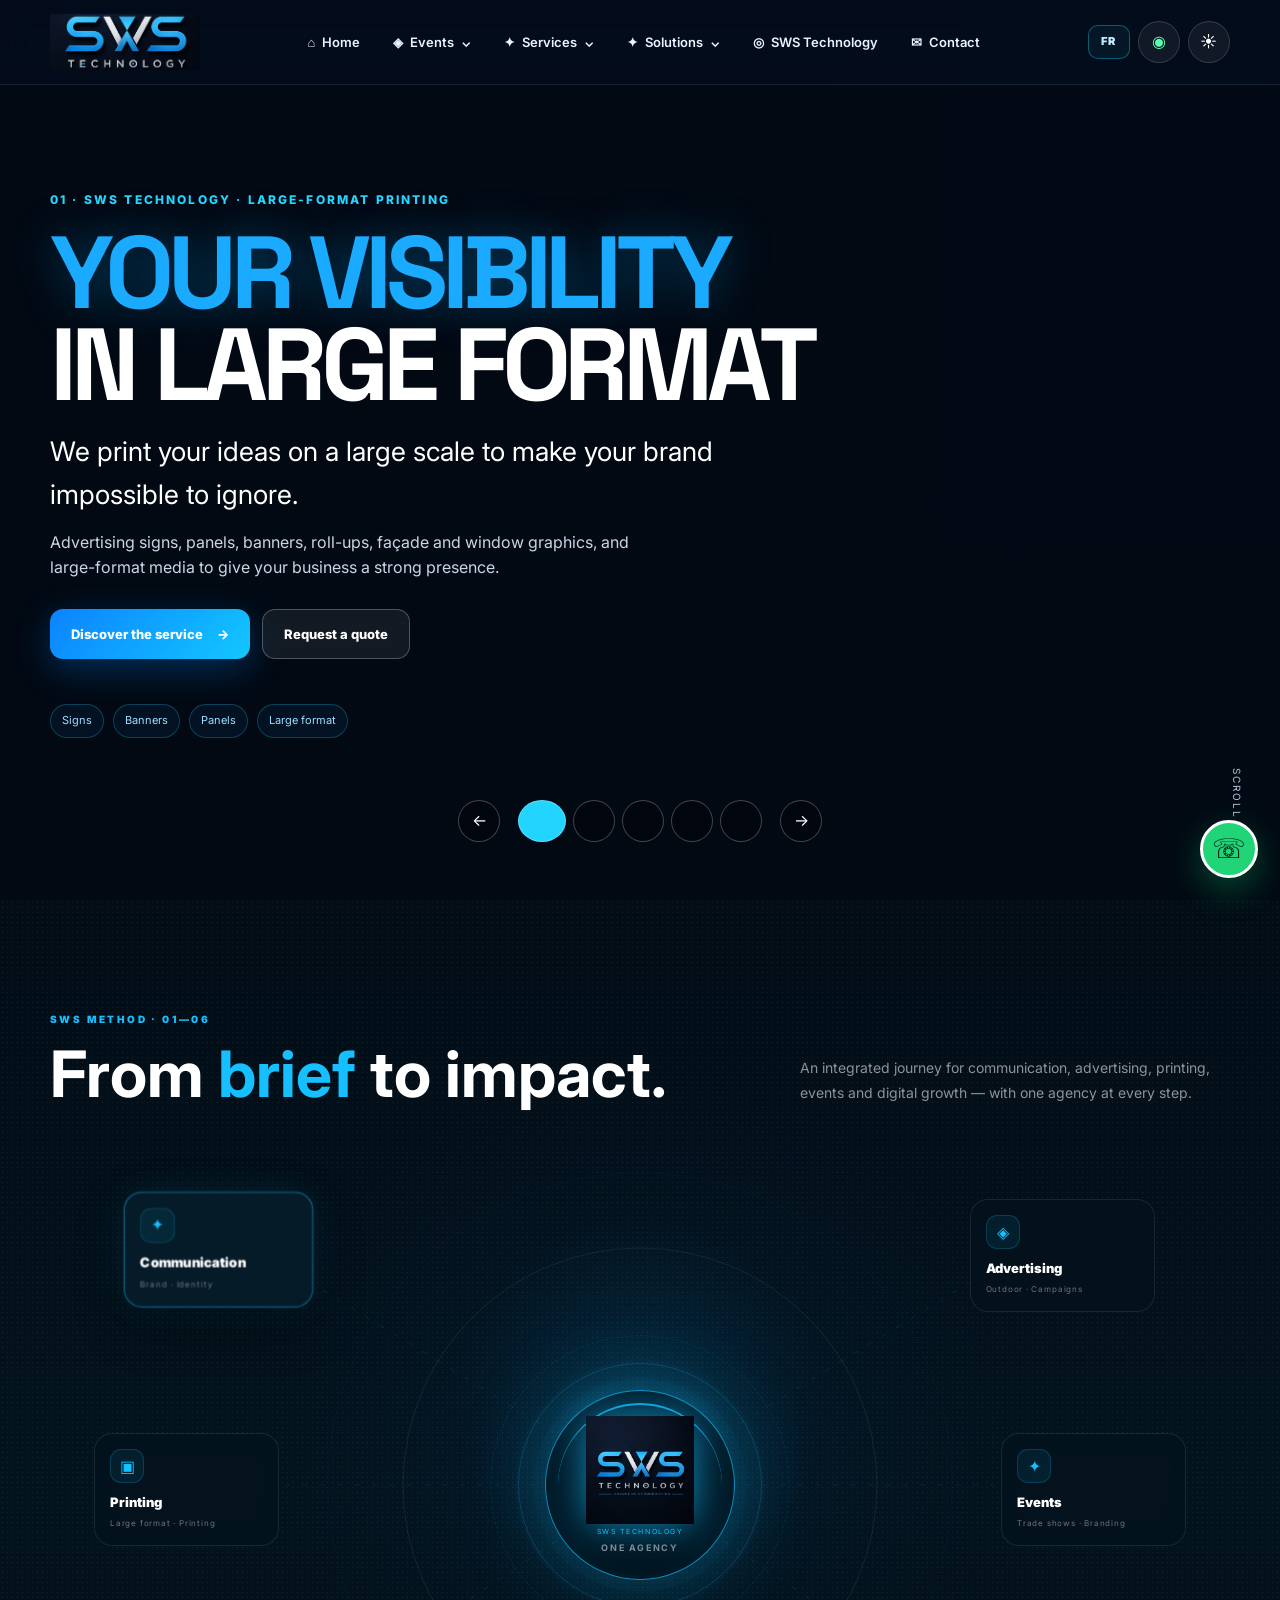
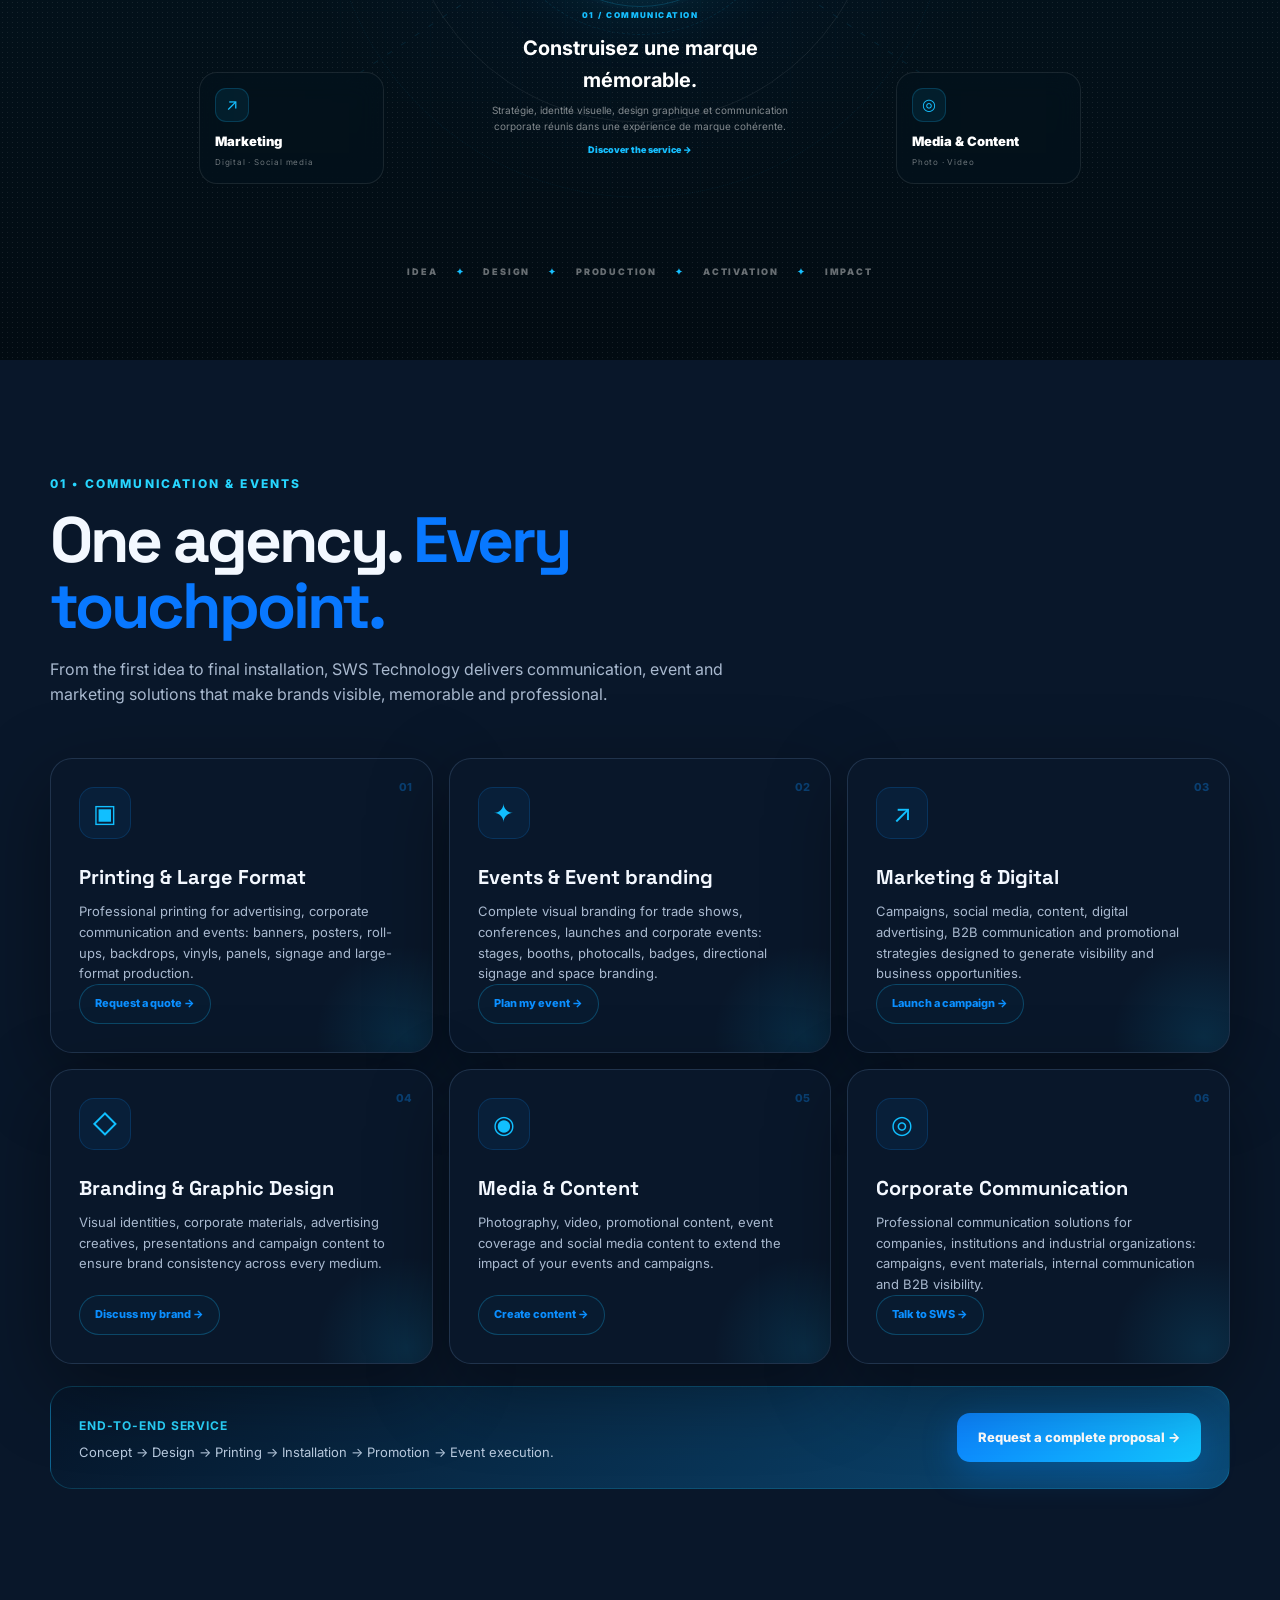
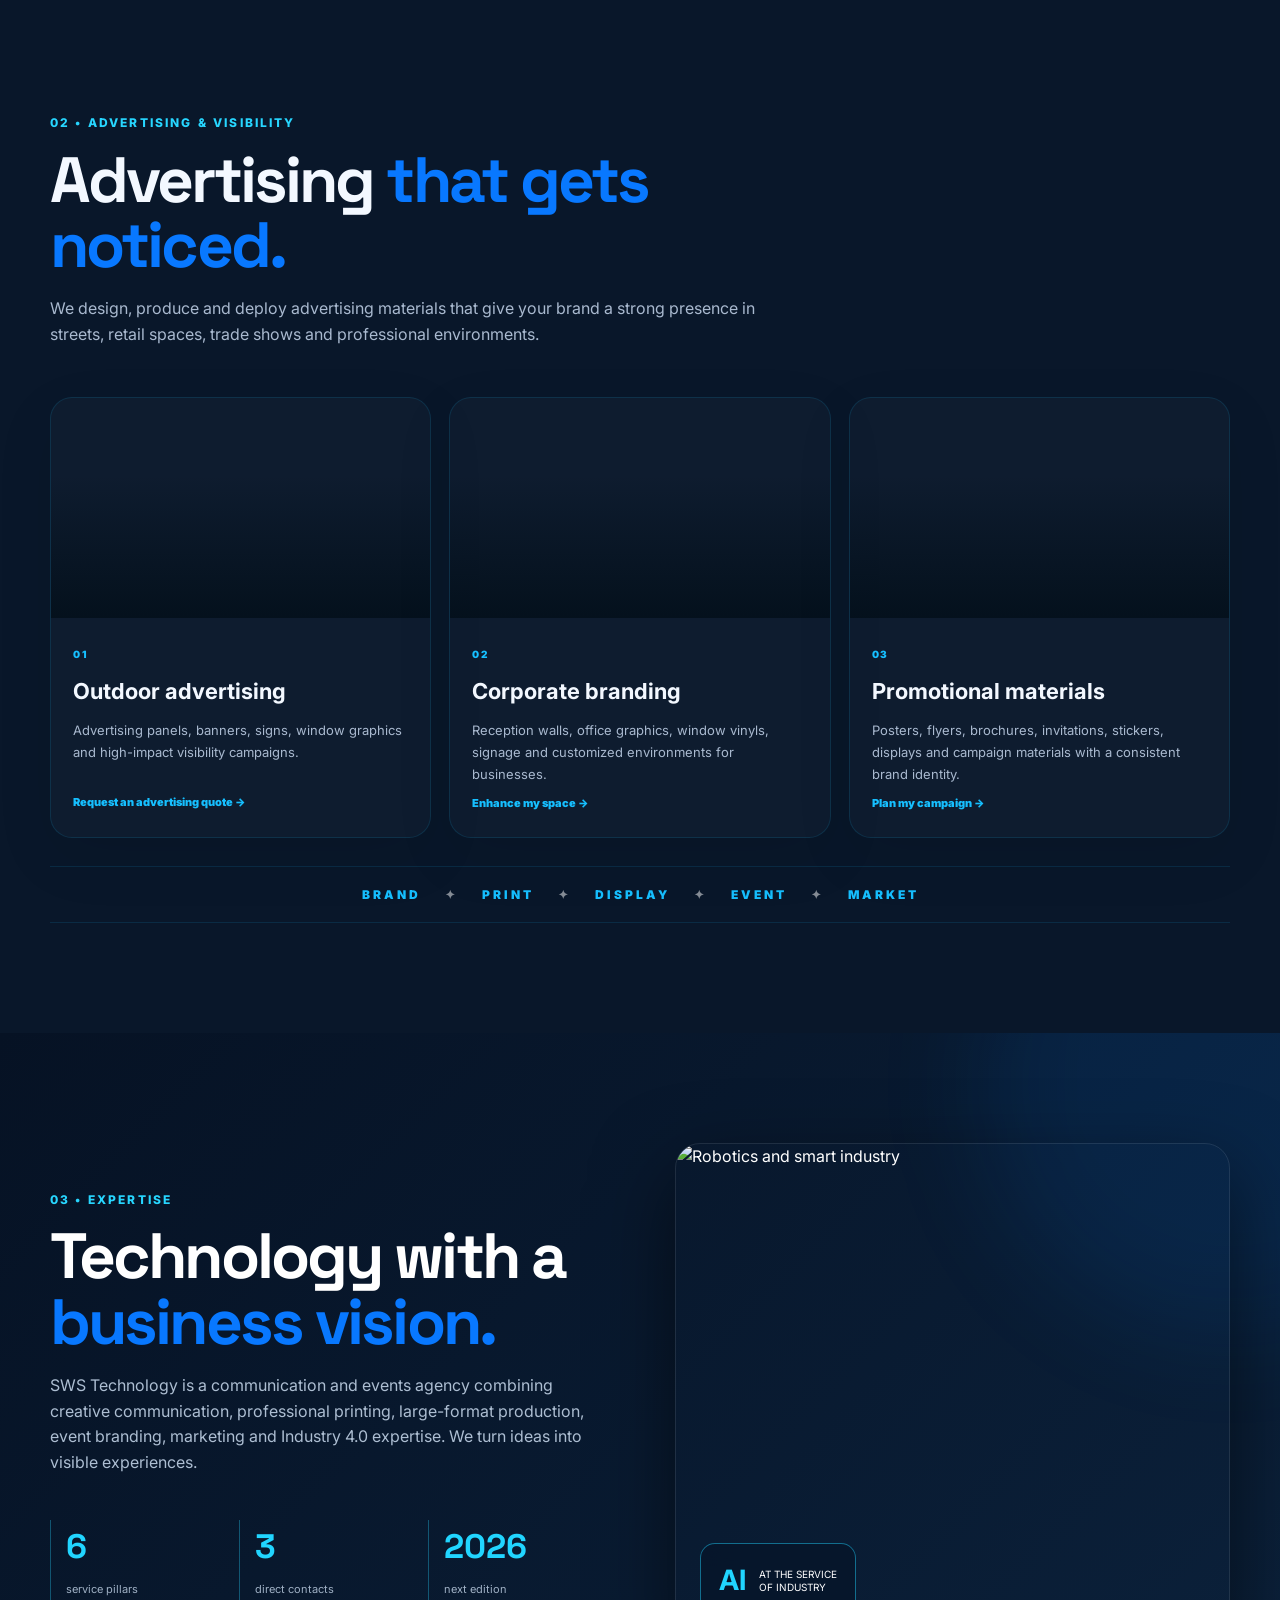
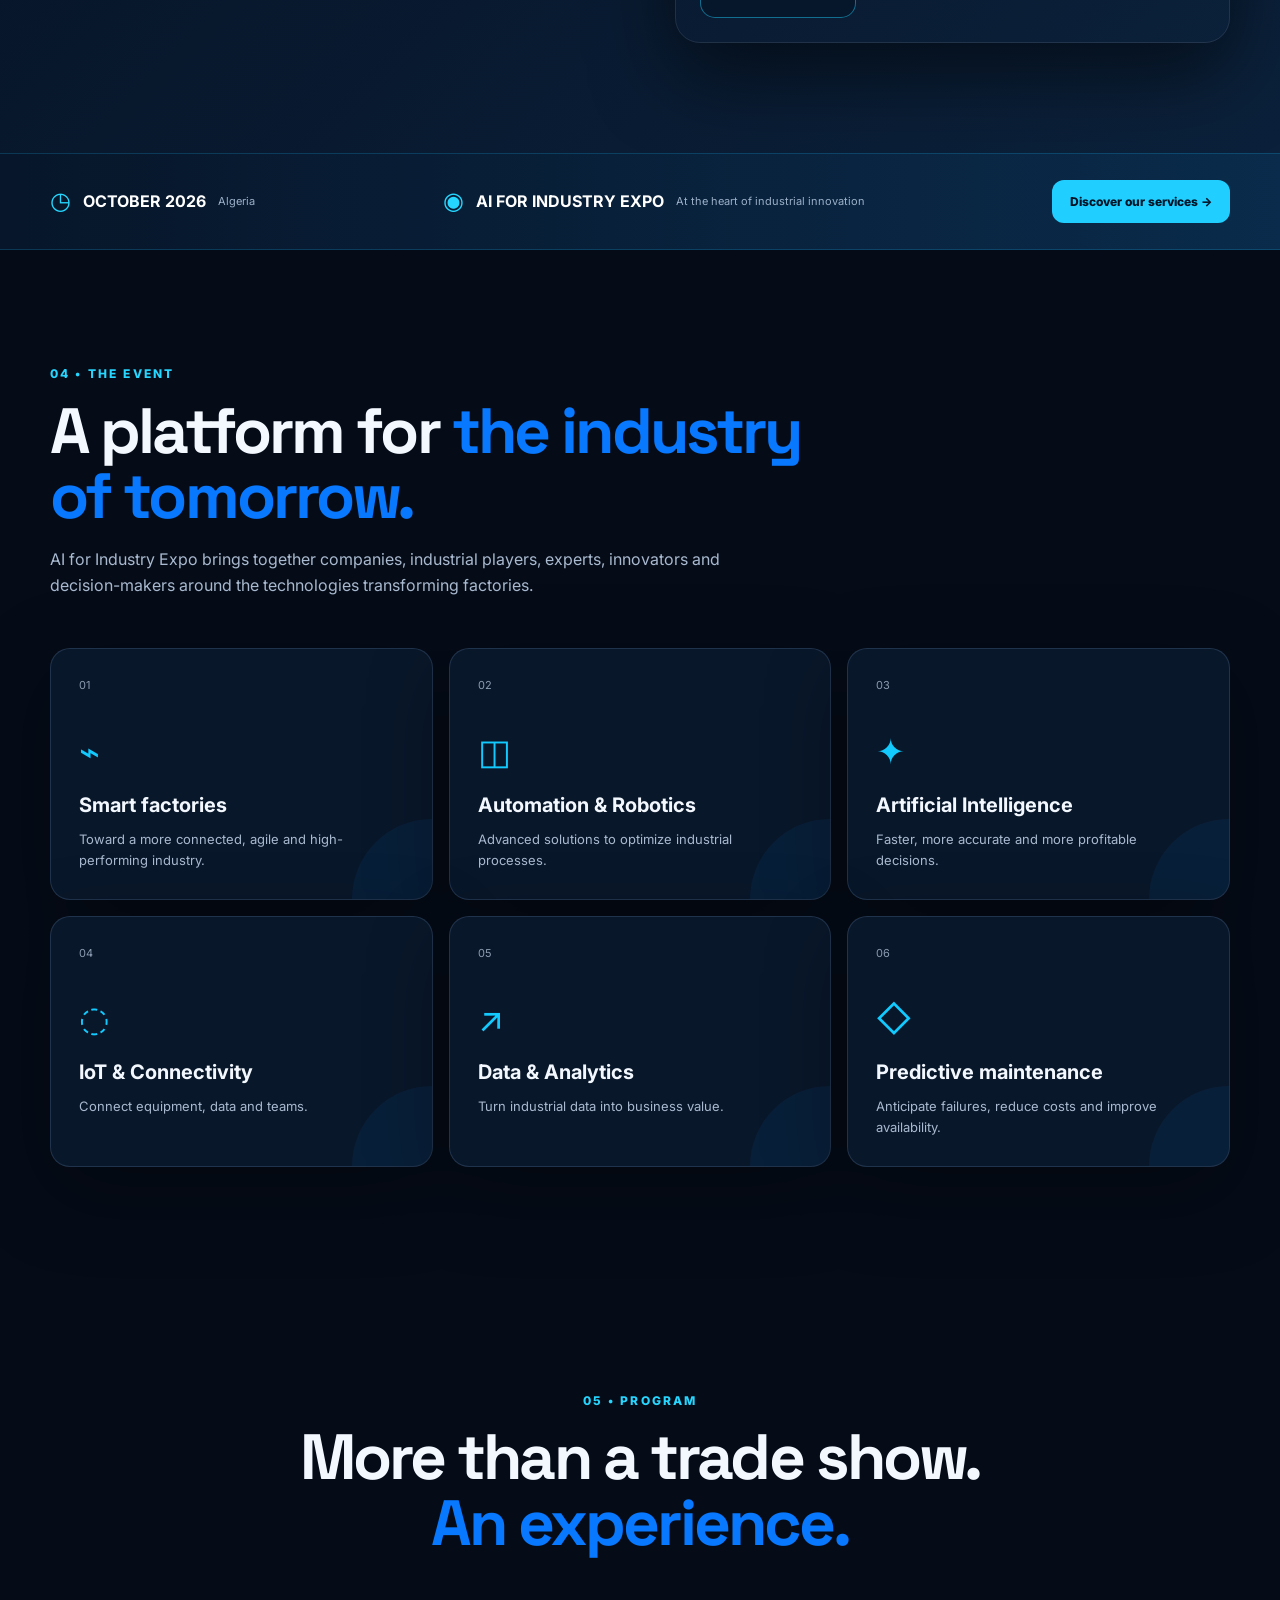
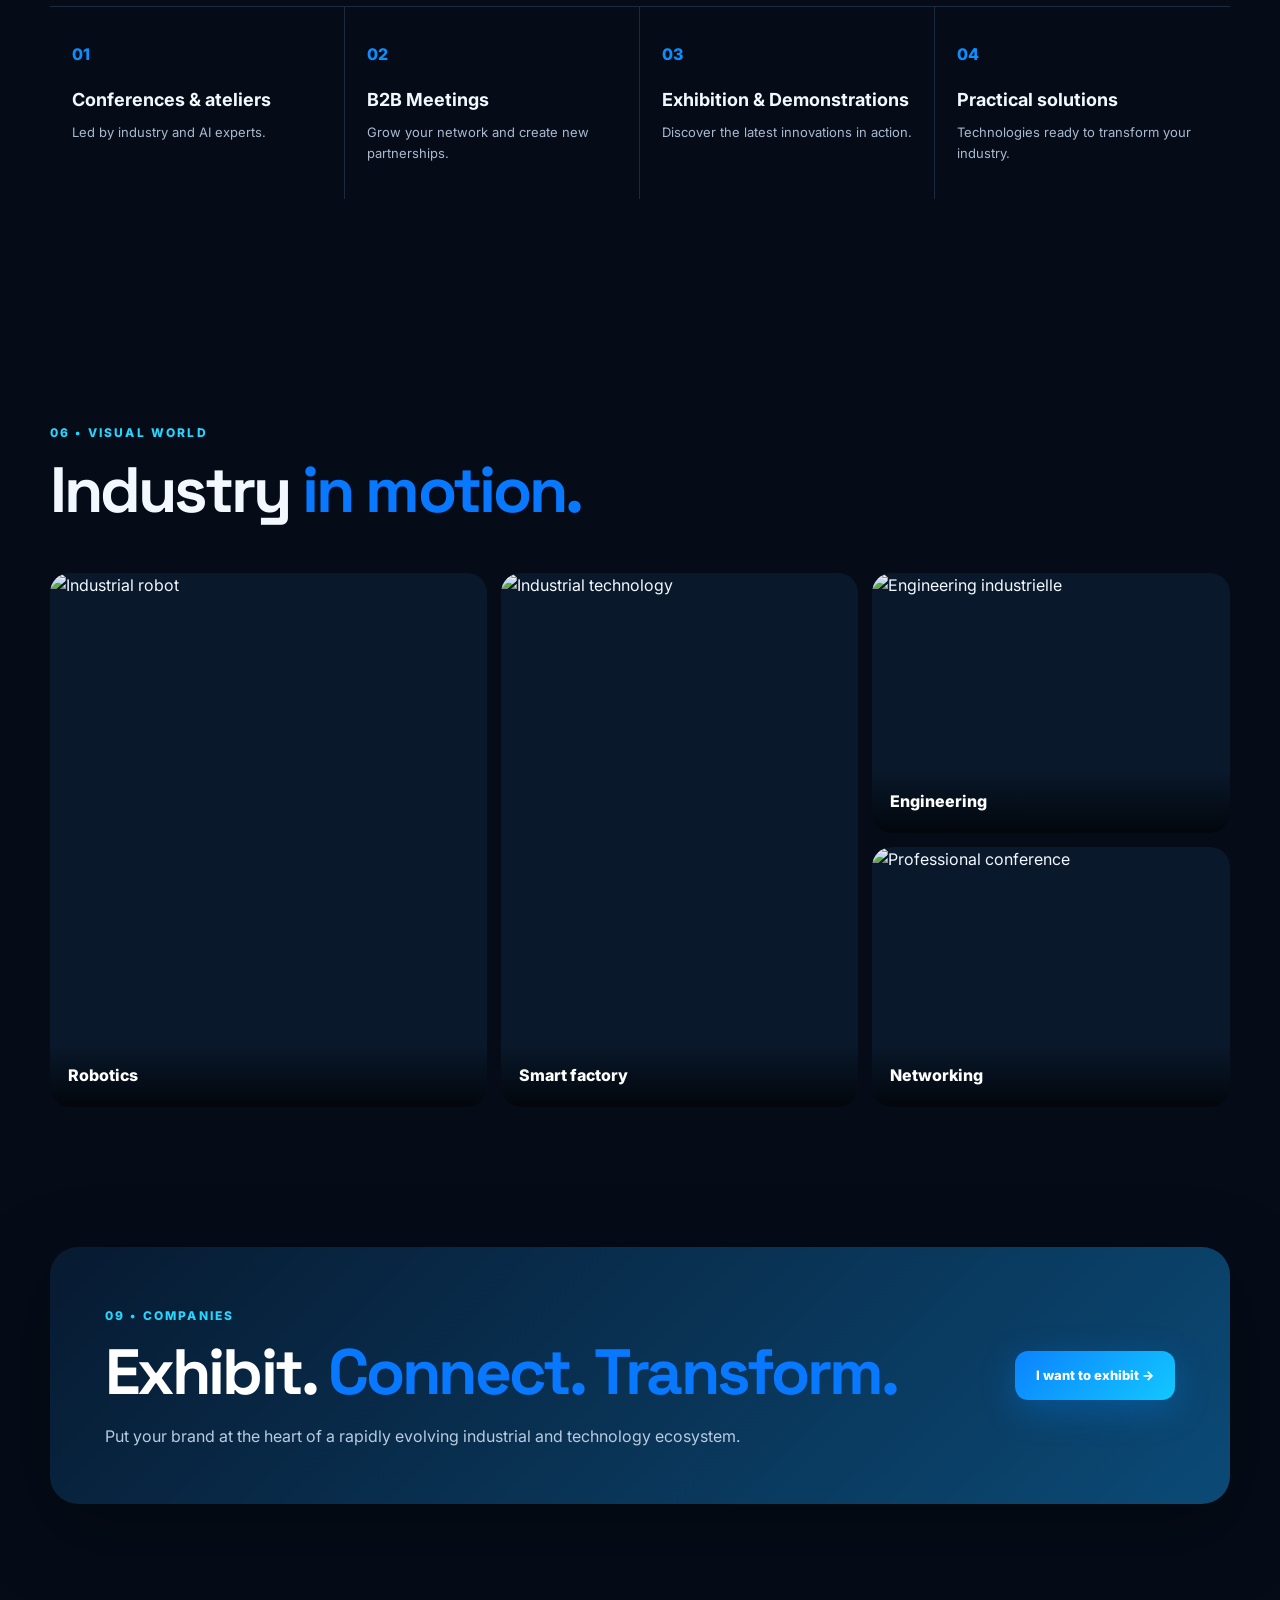
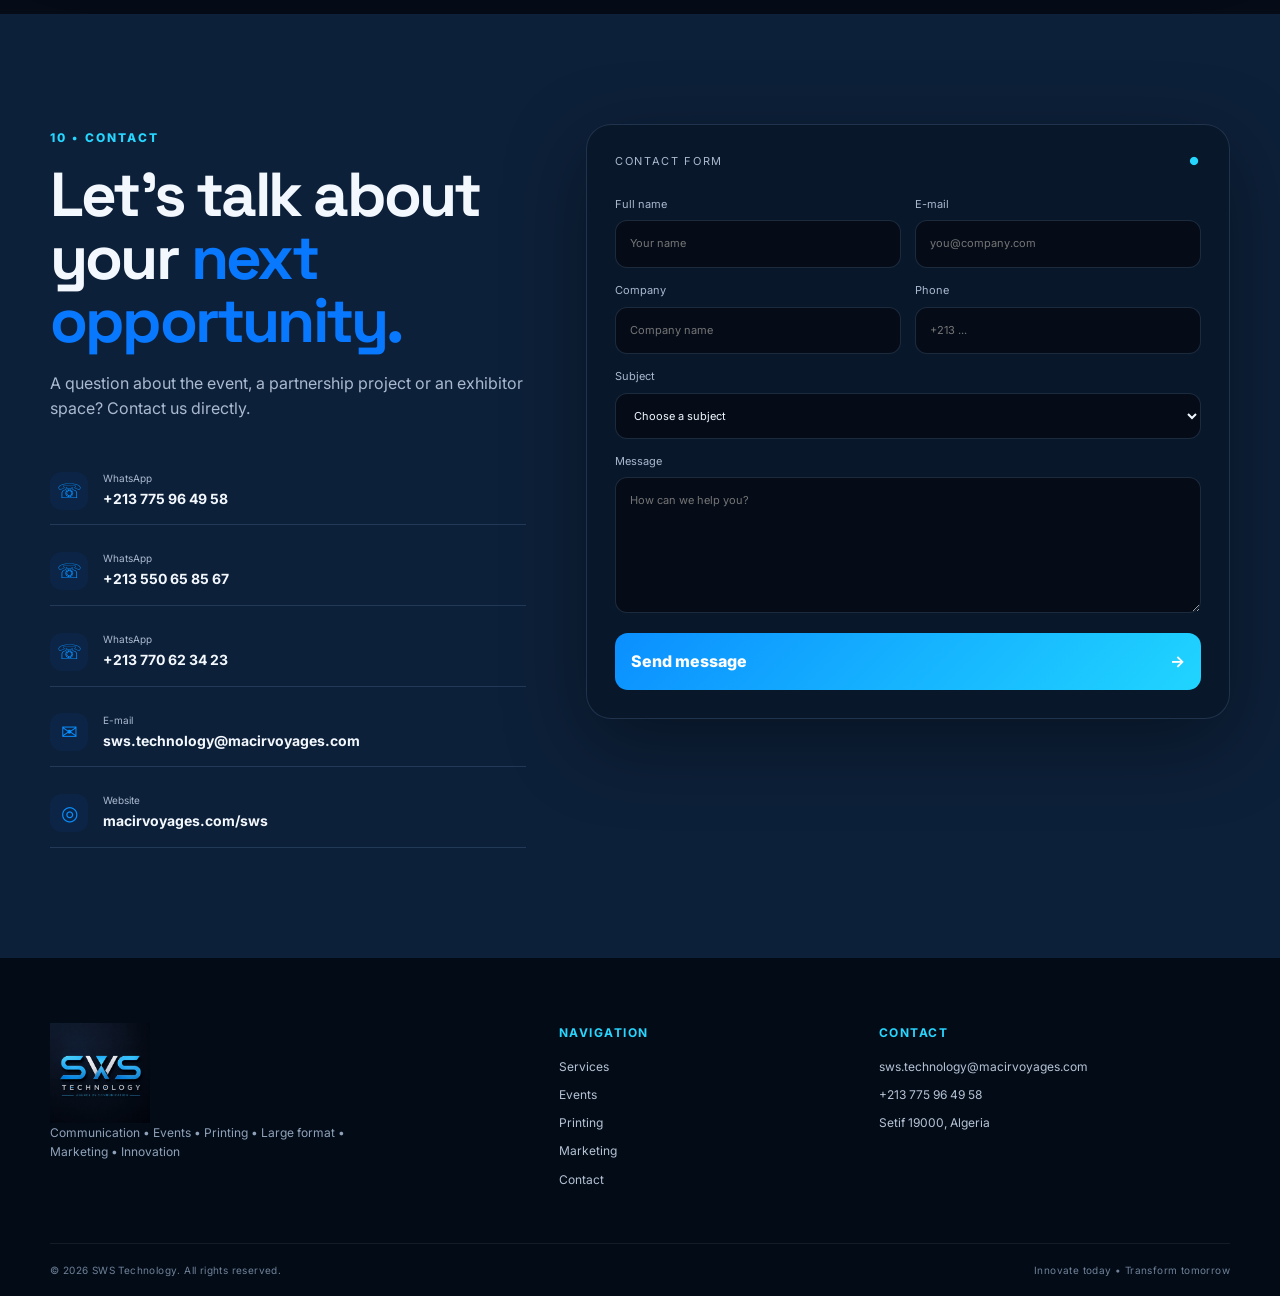
==== commit 1746eb7c: "Add files via upload" ====
--- a/en/index.html
+++ b/en/index.html
@@ -4,13 +4,17 @@
   <meta charset="UTF-8">
   <meta name="viewport" content="width=device-width, initial-scale=1.0">
   <meta name="theme-color" content="#07152b">
-  <meta name="description" content="SWS Technology — Communication, Events, Printing, Large Format, Marketing, AI, Industry 4.0 and Innovation in Algeria.">
-  <title>SWS Technology | Communication • Events • Printing • Marketing</title>
+  <meta name="robots" content="index, follow">
+  <meta name="description" content="SWS Technology — Communication, large-format printing, events, investor support and marketing in Algeria.">
+  <title>SWS Technology | Communication • Printing • Events • Marketing</title>
   <link rel="preconnect" href="https://fonts.googleapis.com">
   <link rel="preconnect" href="https://fonts.gstatic.com" crossorigin>
   <link href="https://fonts.googleapis.com/css2?family=Inter:wght@400;500;600;700;800&family=Space+Grotesk:wght@500;600;700&display=swap" rel="stylesheet">
+  <link rel="icon" type="image/png" href="assets/favicon.png">
+  <meta property="og:title" content="SWS Technology | Communication, Printing & Events">
+  <meta property="og:description" content="Large-format printing, branding, events, investor support and 360° marketing.">
+  <meta property="og:type" content="website">
   <link rel="stylesheet" href="css/style.css">
-  <link rel="icon" href="assets/favicon.png" type="image/png">
 </head>
 <body>
   <div class="cursor-glow"></div>
@@ -29,7 +33,7 @@
             <a href="#expo">AI for Industry Expo</a>
             <a href="#programme">Program</a>
             <a href="#exposants">Exhibitors & Partners</a>
-            <a href="#gallery">Galerie</a>
+            <a href="#gallery">Gallery</a>
           </div>
         </div>
         <div class="nav-dropdown">
@@ -37,7 +41,7 @@
           <div class="dropdown-menu">
             <a href="#communication">Communication & Branding</a>
             <a href="#printing">Printing & Large Format</a>
-            <a href="#events">Events & Event Branding</a>
+            <a href="#events">Events & Event branding</a>
             <a href="#marketing">Marketing & Digital</a>
           </div>
         </div>
@@ -55,9 +59,9 @@
       </nav>
 
       <div class="nav-actions">
-        <a class="language-switch" href="../" aria-label="Switch to French">FR</a>
+        <a class="language-switch" href="../index.html" aria-label="French version">FR</a>
         <a class="whatsapp-mini" href="https://wa.me/213775964958" target="_blank" rel="noopener" aria-label="WhatsApp">◉</a>
-        <button class="theme-toggle" id="themeToggle" type="button" aria-label="Toggle light and dark mode">
+        <button class="theme-toggle" id="themeToggle" type="button" aria-label="Toggle light or dark theme">
           <span id="themeIcon">☾</span>
         </button>
         <button class="menu-toggle" id="menuToggle" type="button" aria-label="Open menu">☰</button>
@@ -67,330 +71,94 @@
 
   <main>
     <section class="hero" id="home">
-      <div class="hero-slider" id="heroSlider">
-        <article class="slide active" style="--bg:url('https://images.unsplash.com/photo-1556761175-b413da4baf72?auto=format&fit=crop&w=2200&q=85')">
-          <div class="hero-overlay"></div>
-          <div class="container hero-content">
-            <div class="eyebrow">01 · SWS TECHNOLOGY · LARGE FORMAT PRINTING</div>
-            <h1><span>LARGE FORMAT</span><br>PRINTING THAT<br>GETS NOTICED</h1>
-            <p class="hero-subtitle typing-text" data-text="Your message, visible from a distance."></p>
-            <p class="hero-copy">Large advertising signs, billboards, banners, vinyl, backdrops and professional large-format printing designed for maximum visibility.</p>
-            <div class="hero-buttons">
-              <a class="btn btn-primary" href="#printing">Discover Large Format <span>→</span></a>
-              <a class="btn btn-glass" target="_blank" rel="noopener" href="https://wa.me/213775964958?text=Hello%20SWS%20Technology%2C%20I%20would%20like%20a%20quote%20for%20this%20service.">Request a quote</a>
-            </div>
-            <div class="hero-tags"><span>Signs</span><span>Billboards</span><span>Banners</span><span>Large Format</span></div>
-          </div>
-        </article>
-        <article class="slide" style="--bg:url('https://images.unsplash.com/photo-1586953208448-b95a79798f07?auto=format&fit=crop&w=2200&q=85')">
-          <div class="hero-overlay"></div>
-          <div class="container hero-content">
-            <div class="eyebrow">02 · SWS TECHNOLOGY · BRAND PRINTING</div>
-            <h1><span>BRAND PRINTING</span><br>PRINT YOUR BRAND.<br>MAKE IT REAL.</h1>
-            <p class="hero-subtitle typing-text" data-text="Every printed detail strengthens your brand."></p>
-            <p class="hero-copy">Business cards, brochures, packaging, promotional materials, corporate stationery and customized printing for your brand.</p>
-            <div class="hero-buttons">
-              <a class="btn btn-primary" href="#communication">Discover Brand Printing <span>→</span></a>
-              <a class="btn btn-glass" target="_blank" rel="noopener" href="https://wa.me/213775964958?text=Hello%20SWS%20Technology%2C%20I%20would%20like%20a%20quote%20for%20this%20service.">Request a quote</a>
-            </div>
-            <div class="hero-tags"><span>Business Cards</span><span>Packaging</span><span>Brochures</span><span>Branding</span></div>
-          </div>
-        </article>
-        <article class="slide" style="--bg:url('https://images.unsplash.com/photo-1492684223066-81342ee5ff30?auto=format&fit=crop&w=2200&q=85')">
-          <div class="hero-overlay"></div>
-          <div class="container hero-content">
-            <div class="eyebrow">03 · SWS TECHNOLOGY · EVENTS</div>
-            <h1><span>EVENTS &
-MANIFESTATIONS</span><br>MAKE EVENTS<br>MEMORABLE.</h1>
-            <p class="hero-subtitle typing-text" data-text="We turn every event into a branded experience."></p>
-            <p class="hero-copy">Exhibitions, conferences, launches, stands, stages, photocalls, badges and complete visual communication for events and manifestations.</p>
-            <div class="hero-buttons">
-              <a class="btn btn-primary" href="#events">Discover Events <span>→</span></a>
-              <a class="btn btn-glass" target="_blank" rel="noopener" href="https://wa.me/213775964958?text=Hello%20SWS%20Technology%2C%20I%20would%20like%20a%20quote%20for%20this%20service.">Request a quote</a>
-            </div>
-            <div class="hero-tags"><span>Exhibitions</span><span>Conferences</span><span>Stands</span><span>Event Branding</span></div>
-          </div>
-        </article>
-        <article class="slide" style="--bg:url('https://images.unsplash.com/photo-1526304640581-d334cdbbf45e?auto=format&fit=crop&w=2200&q=85')">
-          <div class="hero-overlay"></div>
-          <div class="container hero-content">
-            <div class="eyebrow">04 · SWS TECHNOLOGY · INVESTMENT SUPPORT</div>
-            <h1><span>INVESTMENT
-SUPPORT</span><br>TURN OPPORTUNITIES<br>INTO PROJECTS.</h1>
-            <p class="hero-subtitle typing-text" data-text="Supporting investors from visibility to execution."></p>
-            <p class="hero-copy">Business communication, market-facing materials, investor support, event organization and practical services that help projects move forward.</p>
-            <div class="hero-buttons">
-              <a class="btn btn-primary" href="#solutions">Discover Investor Services <span>→</span></a>
-              <a class="btn btn-glass" target="_blank" rel="noopener" href="https://wa.me/213775964958?text=Hello%20SWS%20Technology%2C%20I%20would%20like%20a%20quote%20for%20this%20service.">Request a quote</a>
-            </div>
-            <div class="hero-tags"><span>Investors</span><span>Business Support</span><span>Projects</span><span>Networking</span></div>
-          </div>
-        </article>
-        <article class="slide" style="--bg:url('https://images.unsplash.com/photo-1557838923-2985c318be48?auto=format&fit=crop&w=2200&q=85')">
-          <div class="hero-overlay"></div>
-          <div class="container hero-content">
-            <div class="eyebrow">05 · SWS TECHNOLOGY · MARKETING</div>
-            <h1><span>MARKETING
-360°</span><br>MAKE YOUR BRAND<br>MOVE.</h1>
-            <p class="hero-subtitle typing-text" data-text="From strategy to content, we make your visibility work."></p>
-            <p class="hero-copy">Digital marketing, social media, content creation, campaigns, B2B marketing and communication strategies built around your objectives.</p>
-            <div class="hero-buttons">
-              <a class="btn btn-primary" href="#marketing">Discover Marketing <span>→</span></a>
-              <a class="btn btn-glass" target="_blank" rel="noopener" href="https://wa.me/213775964958?text=Hello%20SWS%20Technology%2C%20I%20would%20like%20a%20quote%20for%20this%20service.">Request a quote</a>
-            </div>
-            <div class="hero-tags"><span>Digital</span><span>Social Media</span><span>Content</span><span>B2B</span></div>
-          </div>
-        </article>
-      </div>
-
-      <div class="slider-controls">
-        <button id="prevSlide" aria-label="Previous slide">←</button>
-        <div class="slider-dots" id="sliderDots"></div>
-        <button id="nextSlide" aria-label="Next slide">→</button>
-      </div>
-      <div class="scroll-hint">SCROLL <span>↓</span></div>
-    </section>
-
-    <section class="event-strip">
-      <div class="container event-strip-inner">
-        <div><span class="strip-icon">◷</span><b>OCTOBER 2026</b><small>Algeria</small></div>
-        <div><span class="strip-icon">◉</span><b>AI FOR INDUSTRY EXPO</b><small>At the heart of industrial innovation</small></div>
-        <a class="strip-cta" href="#communication">Explore our services →</a>
-      </div>
-    </section>
-
-    <section class="section" id="expo">
-      <div class="container">
-        <div class="section-heading">
-          <span class="section-kicker">01 • L'ÉVÉNEMENT</span>
-          <h2>A platform for <em>the industry of tomorrow.</em></h2>
-          <p>AI for Industry Expo brings together companies, industrial leaders, experts, innovators and decision-makers around the technologies transforming factories.</p>
-        </div>
-
-        <div class="feature-grid">
-          <article class="feature-card large">
-            <div class="feature-number">01</div>
-            <div class="feature-icon">⌁</div>
-            <h3>Smart Factories</h3>
-            <p>Towards a more connected, agile and high-performing industry.</p>
-          </article>
-          <article class="feature-card">
-            <div class="feature-number">02</div>
-            <div class="feature-icon">◫</div>
-            <h3>Automation & Robotics</h3>
-            <p>Advanced solutions to optimize industrial processes.</p>
-          </article>
-          <article class="feature-card">
-            <div class="feature-number">03</div>
-            <div class="feature-icon">✦</div>
-            <h3>Artificial Intelligence</h3>
-            <p>Faster, more accurate and more profitable decisions.</p>
-          </article>
-          <article class="feature-card">
-            <div class="feature-number">04</div>
-            <div class="feature-icon">◌</div>
-            <h3>IoT & Connectivity</h3>
-            <p>Connecting equipment, data and teams.</p>
-          </article>
-          <article class="feature-card">
-            <div class="feature-number">05</div>
-            <div class="feature-icon">↗</div>
-            <h3>Data & Analytics</h3>
-            <p>Turning industrial data into business value.</p>
-          </article>
-          <article class="feature-card">
-            <div class="feature-number">06</div>
-            <div class="feature-icon">◇</div>
-            <h3>Predictive Maintenance</h3>
-            <p>Anticipate failures, reduce costs and improve availability.</p>
-          </article>
-        </div>
-      </div>
-    </section>
-
-
-    <section class="section services-agency" id="communication">
-      <div class="container">
-        <div class="section-heading">
-          <span class="section-kicker">01 • COMMUNICATION & EVENTS</span>
-          <h2>One agency. <em>Every touchpoint.</em></h2>
-          <p>From the first idea to the final installation, SWS Technology delivers communication, event and marketing solutions that make brands visible, memorable and professional.</p>
-        </div>
-        <div class="industry40-grid agency-services-grid">
-          <article class="industry40-card service-card" id="printing">
-            <span>01</span><div class="industry40-icon">▣</div>
-            <h3>Printing & Large Format</h3>
-            <p>Professional printing for advertising, corporate communication and events: banners, posters, roll-ups, backdrops, vinyl, panels, signage and large-format production.</p>
-            <a class="service-wa" target="_blank" rel="noopener" href="https://wa.me/213775964958?text=Bonjour%20SWS%20Technology%2C%20je%20souhaite%20un%20devis%20pour%20la%20service%20Printing%20%26%20Large%20Format.">Request a quote →</a>
-          </article>
-          <article class="industry40-card service-card" id="events">
-            <span>02</span><div class="industry40-icon">✦</div>
-            <h3>Events & Event Branding</h3>
-            <p>Complete visual branding for exhibitions, conferences, launches and corporate events: stages, booths, photocalls, badges, directional signage and venue branding.</p>
-            <a class="service-wa" target="_blank" rel="noopener" href="https://wa.me/213775964958?text=Bonjour%20SWS%20Technology%2C%20je%20souhaite%20un%20devis%20pour%20la%20service%20Events%20%26%20Event%20Branding.">Plan my event →</a>
-          </article>
-          <article class="industry40-card service-card" id="marketing">
-            <span>03</span><div class="industry40-icon">↗</div>
-            <h3>Marketing & Digital</h3>
-            <p>Campaigns, social media, content, digital advertising, B2B communication and promotional strategies designed to generate visibility and business opportunities.</p>
-            <a class="service-wa" target="_blank" rel="noopener" href="https://wa.me/213775964958?text=Bonjour%20SWS%20Technology%2C%20je%20souhaite%20un%20devis%20pour%20la%20service%20Marketing%20%26%20Digital.">Start a campaign →</a>
-          </article>
-          <article class="industry40-card service-card">
-            <span>04</span><div class="industry40-icon">◇</div>
-            <h3>Branding & Graphic Design</h3>
-            <p>Visual identities, corporate materials, advertising creatives, presentations and campaign assets that keep your brand consistent across every medium.</p>
-            <a class="service-wa" target="_blank" rel="noopener" href="https://wa.me/213775964958?text=Bonjour%20SWS%20Technology%2C%20je%20souhaite%20un%20devis%20pour%20la%20service%20Branding%20%26%20Graphic%20Design.">Discuss my brand →</a>
-          </article>
-          <article class="industry40-card service-card">
-            <span>05</span><div class="industry40-icon">◉</div>
-            <h3>Media & Content</h3>
-            <p>Photo, video, promotional content, event coverage and social media assets built to extend the impact of your event and campaign beyond the venue.</p>
-            <a class="service-wa" target="_blank" rel="noopener" href="https://wa.me/213775964958?text=Bonjour%20SWS%20Technology%2C%20je%20souhaite%20un%20devis%20pour%20la%20service%20Media%20%26%20Content.">Create content →</a>
-          </article>
-          <article class="industry40-card service-card">
-            <span>06</span><div class="industry40-icon">◎</div>
-            <h3>Corporate Communication</h3>
-            <p>Professional communication packages for companies, institutions and industrial organizations: campaigns, event materials, internal communication and B2B visibility.</p>
-            <a class="service-wa" target="_blank" rel="noopener" href="https://wa.me/213775964958?text=Bonjour%20SWS%20Technology%2C%20je%20souhaite%20un%20devis%20pour%20la%20service%20Corporate%20Communication.">Talk to SWS →</a>
-          </article>
-        </div>
-        <div class="industry40-banner agency-banner">
-          <div><strong>END-TO-END SERVICE</strong><p>Concept → Design → Printing → Installation → Promotion → Event execution.</p></div>
-          <a class="btn btn-primary" href="#contact">Request a complete proposal →</a>
-        </div>
-      </div>
-    </section>
-
-<section class="section advertising-showcase" id="advertising">
-  <div class="container">
-    <div class="section-heading">
-      <span class="section-kicker">01A • ADVERTISING & VISIBILITY</span>
-      <h2>Advertising made <em>visible.</em></h2>
-      <p>We design, produce and deploy advertising materials that give your brand a strong presence in streets, stores, exhibitions and corporate spaces.</p>
-    </div>
-    <div class="ad-grid">
-      <article class="ad-feature">
-        <div class="ad-image" style="--ad-image:url('https://images.unsplash.com/photo-1556742049-0cfed4f6a45d?auto=format&fit=crop&w=1200&q=85')"></div>
-        <div class="ad-copy"><span>01</span><h3>Outdoor Advertising</h3><p>Billboards, street banners, building signage, storefront branding and high-impact visibility campaigns.</p><a href="https://wa.me/213775964958?text=Bonjour%20SWS%20Technology%2C%20je%20souhaite%20un%20devis%20pour%20une%20campagne%20publicitaire%20outdoor." target="_blank" rel="noopener">Request an advertising quote →</a></div>
-      </article>
-      <article class="ad-feature">
-        <div class="ad-image" style="--ad-image:url('https://images.unsplash.com/photo-1524758631624-e2822e304c36?auto=format&fit=crop&w=1200&q=85')"></div>
-        <div class="ad-copy"><span>02</span><h3>Corporate Branding</h3><p>Reception walls, office graphics, glass vinyl, directional signs and branded environments for companies.</p><a href="https://wa.me/213775964958?text=Bonjour%20SWS%20Technology%2C%20je%20souhaite%20un%20devis%20pour%20le%20branding%20de%20mon%20entreprise." target="_blank" rel="noopener">Brand my space →</a></div>
-      </article>
-      <article class="ad-feature">
-        <div class="ad-image" style="--ad-image:url('https://images.unsplash.com/photo-1492724441997-5dc865305da7?auto=format&fit=crop&w=1200&q=85')"></div>
-        <div class="ad-copy"><span>03</span><h3>Promotional Materials</h3><p>Posters, flyers, brochures, invitations, stickers, displays and campaign materials with consistent brand identity.</p><a href="https://wa.me/213775964958?text=Bonjour%20SWS%20Technology%2C%20je%20souhaite%20un%20devis%20pour%20mes%20supports%20publicitaires." target="_blank" rel="noopener">Plan my campaign →</a></div>
-      </article>
-    </div>
-    <div class="ad-marquee"><span>BRAND</span><i>✦</i><span>PRINT</span><i>✦</i><span>DISPLAY</span><i>✦</i><span>EVENT</span><i>✦</i><span>MARKET</span></div>
+  <div class="hero-slider" id="heroSlider">
+
+    <article class="slide active" style="--bg:url('https://images.unsplash.com/photo-1561070791-2526d30994b5?auto=format&fit=crop&w=2200&q=88')">
+      <div class="hero-overlay"></div>
+      <div class="container hero-content">
+        <div class="eyebrow">01 · SWS TECHNOLOGY · LARGE-FORMAT PRINTING</div>
+        <h1><span>YOUR VISIBILITY</span><br>IN LARGE FORMAT</h1>
+        <p class="hero-subtitle typing-text" data-text="We print your ideas on a large scale to make your brand impossible to ignore."></p>
+        <p class="hero-copy">Advertising signs, panels, banners, roll-ups, façade and window graphics, and large-format media to give your business a strong presence.</p>
+        <div class="hero-buttons">
+          <a class="btn btn-primary" href="#printing">Discover the service <span>→</span></a>
+          <a class="btn btn-glass" target="_blank" rel="noopener" href="https://wa.me/213775964958?text=Hello%20SWS%20Technology%2C%20I%20would%20like%20a%20quote%20for%20advertising%20signs.">Request a quote</a>
+        </div>
+        <div class="hero-tags"><span>Signs</span><span>Banners</span><span>Panels</span><span>Large format</span></div>
+      </div>
+    </article>
+
+    <article class="slide" style="--bg:url('https://images.unsplash.com/photo-1600508774634-4e11d34730e2?auto=format&fit=crop&w=2200&q=88')">
+      <div class="hero-overlay"></div>
+      <div class="container hero-content">
+        <div class="eyebrow">02 · SWS TECHNOLOGY · PRINTING &amp; BRANDING</div>
+        <h1><span>YOUR BRAND</span><br>ON EVERY MEDIUM</h1>
+        <p class="hero-subtitle typing-text" data-text="From paper to packaging, we give every medium a consistent and professional identity."></p>
+        <p class="hero-copy">Business cards, brochures, flyers, catalogues, stickers, packaging, stationery and customized materials aligned with your brand identity.</p>
+        <div class="hero-buttons">
+          <a class="btn btn-primary" href="#communication">Discover the service <span>→</span></a>
+          <a class="btn btn-glass" target="_blank" rel="noopener" href="https://wa.me/213775964958?text=Hello%20SWS%20Technology%2C%20I%20would%20like%20a%20quote%20for%20printed%20materials.">Request a quote</a>
+        </div>
+        <div class="hero-tags"><span>Print</span><span>Packaging</span><span>Flyers</span><span>Branding</span></div>
+      </div>
+    </article>
+
+    <article class="slide" style="--bg:url('https://images.unsplash.com/photo-1492684223066-81342ee5ff30?auto=format&fit=crop&w=2200&q=88')">
+      <div class="hero-overlay"></div>
+      <div class="container hero-content">
+        <div class="eyebrow">03 · SWS TECHNOLOGY · EVENTS &amp; MANIFESTATIONS</div>
+        <h1><span>EVENTS</span><br>THAT LEAVE A MARK</h1>
+        <p class="hero-subtitle typing-text" data-text="We turn your events into visible, organized and memorable experiences."></p>
+        <p class="hero-copy">Conferences, trade shows, exhibitions, launches, booths, stages, photocalls, signage and complete visual branding for your events.</p>
+        <div class="hero-buttons">
+          <a class="btn btn-primary" href="#events">Discover the service <span>→</span></a>
+          <a class="btn btn-glass" target="_blank" rel="noopener" href="https://wa.me/213775964958?text=Hello%20SWS%20Technology%2C%20I%20would%20like%20to%20organize%20an%20event.">Discuss my event</a>
+        </div>
+        <div class="hero-tags"><span>Trade shows</span><span>Conferences</span><span>Booths</span><span>Event branding</span></div>
+      </div>
+    </article>
+
+    <article class="slide" style="--bg:url('https://images.unsplash.com/photo-1556761175-b413da4baf72?auto=format&fit=crop&w=2200&q=88')">
+      <div class="hero-overlay"></div>
+      <div class="container hero-content">
+        <div class="eyebrow">04 · SWS TECHNOLOGY · INVESTMENT &amp; SUPPORT</div>
+        <h1><span>YOUR PROJECTS</span><br>TOWARD NEW OPPORTUNITIES</h1>
+        <p class="hero-subtitle typing-text" data-text="We support investors and projects with a practical, local and business-oriented approach."></p>
+        <p class="hero-copy">Business introductions, opportunity sourcing, project communication, investor support and services that facilitate establishment and growth.</p>
+        <div class="hero-buttons">
+          <a class="btn btn-primary" href="#solutions">Discover our support <span>→</span></a>
+          <a class="btn btn-glass" target="_blank" rel="noopener" href="https://wa.me/213775964958?text=Hello%20SWS%20Technology%2C%20I%20would%20like%20to%20discuss%20an%20investment%20project.">Talk to our team</a>
+        </div>
+        <div class="hero-tags"><span>Investors</span><span>Opportunities</span><span>Business</span><span>Support</span></div>
+      </div>
+    </article>
+
+    <article class="slide" style="--bg:url('https://images.unsplash.com/photo-1533750349088-cd871a92f312?auto=format&fit=crop&w=2200&q=88')">
+      <div class="hero-overlay"></div>
+      <div class="container hero-content">
+        <div class="eyebrow">05 · SWS TECHNOLOGY · MARKETING 360°</div>
+        <h1><span>GROW</span><br>YOUR BRAND</h1>
+        <p class="hero-subtitle typing-text" data-text="We create visibility, content and campaigns that turn attention into opportunities."></p>
+        <p class="hero-copy">Digital marketing, social media, advertising, content creation, B2B communication, local campaigns and visibility strategies to grow your business.</p>
+        <div class="hero-buttons">
+          <a class="btn btn-primary" href="#marketing">Discover the service <span>→</span></a>
+          <a class="btn btn-glass" target="_blank" rel="noopener" href="https://wa.me/213775964958?text=Hello%20SWS%20Technology%2C%20I%20would%20like%20to%20launch%20a%20marketing%20campaign.">Launch a campaign</a>
+        </div>
+        <div class="hero-tags"><span>Digital</span><span>Social media</span><span>Content</span><span>B2B</span></div>
+      </div>
+    </article>
+
   </div>
+
+  <div class="slider-controls">
+    <button id="prevSlide" type="button" aria-label="Previous service">←</button>
+    <div class="slider-dots" id="sliderDots"></div>
+    <button id="nextSlide" type="button" aria-label="Next service">→</button>
+  </div>
+  <div class="scroll-hint">SCROLL <span>↓</span></div>
 </section>
 
-    <section class="section dark-section" id="solutions">
-      <div class="container split-section">
-        <div class="split-copy">
-          <span class="section-kicker">02 • EXPERTISE</span>
-          <h2>Technologie avec une <em>vision business.</em></h2>
-          <p>SWS Technology is a communication and events agency combining creative communication, professional printing, large-format production, event branding, marketing and Industry 4.0 expertise. We turn ideas into visible experiences.</p>
-          <div class="stats">
-            <div><strong data-count="6">0</strong><span>service pillars</span></div>
-            <div><strong data-count="3">0</strong><span>direct contacts</span></div>
-            <div><strong>2026</strong><span>upcoming edition</span></div>
-          </div>
-        </div>
-        <div class="solution-image">
-          <img src="https://images.unsplash.com/photo-1535378917042-10a22c95931a?auto=format&fit=crop&w=1300&q=85" alt="Robotique et industrie intelligente" loading="lazy">
-          <div class="image-badge"><b>AI</b><span>AT THE SERVICE<br>OF INDUSTRY</span></div>
-        </div>
-      </div>
-    </section>
-
-    <section class="section" id="programme">
-      <div class="container">
-        <div class="section-heading centered">
-          <span class="section-kicker">03 • PROGRAMME</span>
-          <h2>More than an exhibition. <em>An experience.</em></h2>
-        </div>
-        <div class="timeline">
-          <div class="timeline-item"><span>01</span><div><h3>Conférences & ateliers</h3><p>Led by industry and AI experts.</p></div></div>
-          <div class="timeline-item"><span>02</span><div><h3>Rencontres B2B</h3><p>Build your network and create partnerships.</p></div></div>
-          <div class="timeline-item"><span>03</span><div><h3>Exposition & démonstrations</h3><p>Discover the latest innovations in action.</p></div></div>
-          <div class="timeline-item"><span>04</span><div><h3>Solutions concrètes</h3><p>Technologies ready to transform your industry.</p></div></div>
-        </div>
-      </div>
-    </section>
-
-    <section class="gallery-section section" id="gallery">
-      <div class="container">
-        <div class="section-heading">
-          <span class="section-kicker">04 • UNIVERS VISUEL</span>
-          <h2>L'industrie <em>en mouvement.</em></h2>
-        </div>
-        <div class="gallery-grid">
-          <figure><img src="https://images.unsplash.com/photo-1565043589221-1a6fd9ae45c7?auto=format&fit=crop&w=1000&q=85" alt="Robot industriel" loading="lazy"><figcaption>Robotique</figcaption></figure>
-          <figure class="tall"><img src="https://images.unsplash.com/photo-1581092795360-fd1ca04f0952?auto=format&fit=crop&w=1000&q=85" alt="Technologie industrielle" loading="lazy"><figcaption>Smart Factory</figcaption></figure>
-          <figure><img src="https://images.unsplash.com/photo-1581092160562-40aa08e78837?auto=format&fit=crop&w=1000&q=85" alt="Ingénierie industrielle" loading="lazy"><figcaption>Engineering</figcaption></figure>
-          <figure><img src="https://images.unsplash.com/photo-1531482615713-2afd69097998?auto=format&fit=crop&w=1000&q=85" alt="Conférence professionnelle" loading="lazy"><figcaption>Networking</figcaption></figure>
-        </div>
-      </div>
-    </section>
-
-    <section class="partners section" id="exposants">
-      <div class="container partner-box">
-        <div>
-          <span class="section-kicker">05 • ENTREPRISES</span>
-          <h2>Exhibit. <em>Connect. Transform.</em></h2>
-          <p>Put your brand at the heart of a fast-evolving industrial and technology ecosystem.</p>
-        </div>
-        <a class="btn btn-primary" href="#contact">I want to exhibit →</a>
-      </div>
-    </section>
-
-    <section class="contact-section section" id="contact">
-      <div class="container contact-grid">
-        <div class="contact-info">
-          <span class="section-kicker">06 • CONTACT</span>
-          <h2>Parlons de votre <em>prochaine opportunité.</em></h2>
-          <p>Questions about the event, a partnership project or an exhibition space? Contact us directly.</p>
-
-          <div class="contact-list">
-            <a href="https://wa.me/213775964958" target="_blank" rel="noopener"><span>☏</span><div><small>WhatsApp</small><b>+213 775 96 49 58</b></div></a>
-            <a href="https://wa.me/213550658567" target="_blank" rel="noopener"><span>☏</span><div><small>WhatsApp</small><b>+213 550 65 85 67</b></div></a>
-            <a href="https://wa.me/213770623423" target="_blank" rel="noopener"><span>☏</span><div><small>WhatsApp</small><b>+213 770 62 34 23</b></div></a>
-            <a href="mailto:sws.technology@macirvoyages.com"><span>✉</span><div><small>Email</small><b>sws.technology@macirvoyages.com</b></div></a>
-            <a href="https://macirvoyages.com/sws/" target="_blank" rel="noopener"><span>◎</span><div><small>Website</small><b>macirvoyages.com/sws</b></div></a>
-          </div>
-        </div>
-
-        <div class="contact-card">
-          <div class="form-header">
-            <span>CONTACT FORM</span>
-            <i>●</i>
-          </div>
-          <form id="contactForm" action="https://formspree.io/f/xppaqknv" method="POST">
-            <input type="hidden" name="_subject" value="Nouveau contact — SWS Technology">
-            <input type="hidden" name="_language" value="en">
-            <div class="form-row">
-              <label>Full Name<input type="text" name="name" placeholder="Votre nom" required></label>
-              <label>Email<input type="email" name="email" placeholder="vous@entreprise.com" required></label>
-            </div>
-            <div class="form-row">
-              <label>Company<input type="text" name="company" placeholder="Nom de l'entreprise"></label>
-              <label>Téléphone<input type="tel" name="phone" placeholder="+213 ..."></label>
-            </div>
-            <label>Subject<select name="subject" required><option value="">Choose a subject</option><option>AI for Industry Expo</option><option>Communication & Branding</option><option>Printing & Large Format</option><option>Events & Event Branding</option><option>Marketing & Digital</option><option>Partnership</option><option>Exhibition / Stand</option><option>Media / Content</option><option>Other</option></select></label>
-            <label>Message<textarea name="message" rows="6" placeholder="How can we help you?" required></textarea></label>
-            <button class="submit-btn" id="submitBtn" type="submit"><span>Send Message</span><b>→</b></button>
-            <div class="form-status" id="formStatus" role="status" aria-live="polite"></div>
-          </form>
-        </div>
-      </div>
-    </section>
-  </main>
-
-  <a class="floating-wa" href="https://wa.me/213775964958?text=Bonjour%20SWS%20Technology%2C%20je%20souhaite%20avoir%20un%20devis%20pour%20un%20service%20de%20communication%2C%20evenement%2C%20impression%20ou%20marketing." target="_blank" rel="noopener" aria-label="Contacter SWS Technology sur WhatsApp">☏</a>
-
-  
+   
 <section class="sws-process sws-service-constellation" id="process">
   <div class="process-noise"></div>
   <div class="container">
@@ -399,7 +167,7 @@
         <span class="process-kicker">SWS METHOD · 01—06</span>
         <h2>From <em>brief</em> to impact.</h2>
       </div>
-      <p>One connected workflow for communication, advertising, printing, events and digital growth — with one agency at every touchpoint.</p>
+      <p>An integrated journey for communication, advertising, printing, events and digital growth — with one agency at every step.</p>
     </div>
 
     <div class="constellation" aria-label="SWS agency services">
@@ -422,16 +190,16 @@
 
       <button class="service-node node-1 active" data-service="communication" type="button"><i>✦</i><span>Communication</span><small>Brand · Identity</small></button>
       <button class="service-node node-2" data-service="advertising" type="button"><i>◈</i><span>Advertising</span><small>Outdoor · Campaigns</small></button>
-      <button class="service-node node-3" data-service="printing" type="button"><i>▣</i><span>Printing</span><small>Large Format · Print</small></button>
-      <button class="service-node node-4" data-service="events" type="button"><i>✦</i><span>Events</span><small>Exhibitions · Branding</small></button>
-      <button class="service-node node-5" data-service="marketing" type="button"><i>↗</i><span>Marketing</span><small>Digital · Social</small></button>
+      <button class="service-node node-3" data-service="printing" type="button"><i>▣</i><span>Printing</span><small>Large format · Printing</small></button>
+      <button class="service-node node-4" data-service="events" type="button"><i>✦</i><span>Events</span><small>Trade shows · Branding</small></button>
+      <button class="service-node node-5" data-service="marketing" type="button"><i>↗</i><span>Marketing</span><small>Digital · Social media</small></button>
       <button class="service-node node-6" data-service="content" type="button"><i>◎</i><span>Media & Content</span><small>Photo · Video</small></button>
 
       <div class="constellation-info">
         <span id="constellationKicker">01 / COMMUNICATION</span>
         <h3 id="constellationTitle">Build a brand people remember.</h3>
-        <p id="constellationCopy">Strategy, visual identity, graphic design and corporate communication — connected into one recognizable brand experience.</p>
-        <a id="constellationLink" href="#communication">Explore service →</a>
+        <p id="constellationCopy">Strategy, visual identity, graphic design and corporate communication — brought together in one coherent brand experience.</p>
+        <a id="constellationLink" href="#communication">Discover the service →</a>
       </div>
     </div>
 
@@ -439,13 +207,249 @@
   </div>
 </section>
 
+ <section class="section services-agency" id="communication">
+      <div class="container">
+        <div class="section-heading">
+          <span class="section-kicker">01 • COMMUNICATION & EVENTS</span>
+          <h2>One agency. <em>Every touchpoint.</em></h2>
+          <p>From the first idea to final installation, SWS Technology delivers communication, event and marketing solutions that make brands visible, memorable and professional.</p>
+        </div>
+        <div class="industry40-grid agency-services-grid">
+          <article class="industry40-card service-card" id="printing">
+            <span>01</span><div class="industry40-icon">▣</div>
+            <h3>Printing & Large Format</h3>
+            <p>Professional printing for advertising, corporate communication and events: banners, posters, roll-ups, backdrops, vinyls, panels, signage and large-format production.</p>
+            <a class="service-wa" target="_blank" rel="noopener" href="https://wa.me/213775964958?text=Hello%20SWS%20Technology%2C%20I%20would%20like%20a%20quote%20for%20Printing%20%26%20Large%20Format.">Request a quote →</a>
+          </article>
+          <article class="industry40-card service-card" id="events">
+            <span>02</span><div class="industry40-icon">✦</div>
+            <h3>Events & Event branding</h3>
+            <p>Complete visual branding for trade shows, conferences, launches and corporate events: stages, booths, photocalls, badges, directional signage and space branding.</p>
+            <a class="service-wa" target="_blank" rel="noopener" href="https://wa.me/213775964958?text=Hello%20SWS%20Technology%2C%20je%20souhaite%20un%20devis%20pour%20la%20service%20Events%20%26%20Event%20Branding.">Plan my event →</a>
+          </article>
+          <article class="industry40-card service-card" id="marketing">
+            <span>03</span><div class="industry40-icon">↗</div>
+            <h3>Marketing & Digital</h3>
+            <p>Campaigns, social media, content, digital advertising, B2B communication and promotional strategies designed to generate visibility and business opportunities.</p>
+            <a class="service-wa" target="_blank" rel="noopener" href="https://wa.me/213775964958?text=Hello%20SWS%20Technology%2C%20I%20would%20like%20a%20quote%20for%20Marketing%20%26%20Digital.">Launch a campaign →</a>
+          </article>
+          <article class="industry40-card service-card">
+            <span>04</span><div class="industry40-icon">◇</div>
+            <h3>Branding & Graphic Design</h3>
+            <p>Visual identities, corporate materials, advertising creatives, presentations and campaign content to ensure brand consistency across every medium.</p>
+            <a class="service-wa" target="_blank" rel="noopener" href="https://wa.me/213775964958?text=Hello%20SWS%20Technology%2C%20I%20would%20like%20a%20quote%20for%20Branding%20%26%20Graphic%20Design.">Discuss my brand →</a>
+          </article>
+          <article class="industry40-card service-card">
+            <span>05</span><div class="industry40-icon">◉</div>
+            <h3>Media & Content</h3>
+            <p>Photography, video, promotional content, event coverage and social media content to extend the impact of your events and campaigns.</p>
+            <a class="service-wa" target="_blank" rel="noopener" href="https://wa.me/213775964958?text=Hello%20SWS%20Technology%2C%20I%20would%20like%20a%20quote%20for%20Media%20%26%20Content.">Create content →</a>
+          </article>
+          <article class="industry40-card service-card">
+            <span>06</span><div class="industry40-icon">◎</div>
+            <h3>Corporate Communication</h3>
+            <p>Professional communication solutions for companies, institutions and industrial organizations: campaigns, event materials, internal communication and B2B visibility.</p>
+            <a class="service-wa" target="_blank" rel="noopener" href="https://wa.me/213775964958?text=Hello%20SWS%20Technology%2C%20I%20would%20like%20a%20quote%20for%20Corporate%20Communication.">Talk to SWS →</a>
+          </article>
+        </div>
+        <div class="industry40-banner agency-banner">
+          <div><strong>END-TO-END SERVICE</strong><p>Concept → Design → Printing → Installation → Promotion → Event execution.</p></div>
+          <a class="btn btn-primary" href="#contact">Request a complete proposal →</a>
+        </div>
+      </div>
+    </section>
+<section class="section advertising-showcase" id="advertising">
+  <div class="container">
+    <div class="section-heading">
+      <span class="section-kicker">02 • ADVERTISING & VISIBILITY</span>
+      <h2>Advertising <em>that gets noticed.</em></h2>
+      <p>We design, produce and deploy advertising materials that give your brand a strong presence in streets, retail spaces, trade shows and professional environments.</p>
+    </div>
+    <div class="ad-grid">
+      <article class="ad-feature">
+        <div class="ad-image" style="--ad-image:url('https://images.unsplash.com/photo-1556742049-0cfed4f6a45d?auto=format&fit=crop&w=1200&q=85')"></div>
+        <div class="ad-copy"><span>01</span><h3>Outdoor advertising</h3><p>Advertising panels, banners, signs, window graphics and high-impact visibility campaigns.</p><a href="https://wa.me/213775964958?text=Hello%20SWS%20Technology%2C%20I%20would%20like%20a%20quote%20for%20an%20outdoor%20advertising%20campaign." target="_blank" rel="noopener">Request an advertising quote →</a></div>
+      </article>
+      <article class="ad-feature">
+        <div class="ad-image" style="--ad-image:url('https://images.unsplash.com/photo-1524758631624-e2822e304c36?auto=format&fit=crop&w=1200&q=85')"></div>
+        <div class="ad-copy"><span>02</span><h3>Corporate branding</h3><p>Reception walls, office graphics, window vinyls, signage and customized environments for businesses.</p><a href="https://wa.me/213775964958?text=Hello%20SWS%20Technology%2C%20I%20would%20like%20a%20quote%20for%20my%20company branding." target="_blank" rel="noopener">Enhance my space →</a></div>
+      </article>
+      <article class="ad-feature">
+        <div class="ad-image" style="--ad-image:url('https://images.unsplash.com/photo-1492724441997-5dc865305da7?auto=format&fit=crop&w=1200&q=85')"></div>
+        <div class="ad-copy"><span>03</span><h3>Promotional materials</h3><p>Posters, flyers, brochures, invitations, stickers, displays and campaign materials with a consistent brand identity.</p><a href="https://wa.me/213775964958?text=Hello%20SWS%20Technology%2C%20I%20would%20like%20a%20quote%20for%20my%20advertising%20materials." target="_blank" rel="noopener">Plan my campaign →</a></div>
+      </article>
+    </div>
+    <div class="ad-marquee"><span>BRAND</span><i>✦</i><span>PRINT</span><i>✦</i><span>DISPLAY</span><i>✦</i><span>EVENT</span><i>✦</i><span>MARKET</span></div>
+  </div>
+</section>
+<section class="section dark-section" id="solutions">
+      <div class="container split-section">
+        <div class="split-copy">
+          <span class="section-kicker">03 • EXPERTISE</span>
+          <h2>Technology with a <em>business vision.</em></h2>
+          <p>SWS Technology is a communication and events agency combining creative communication, professional printing, large-format production, event branding, marketing and Industry 4.0 expertise. We turn ideas into visible experiences.</p>
+          <div class="stats">
+            <div><strong data-count="6">0</strong><span>service pillars</span></div>
+            <div><strong data-count="3">0</strong><span>direct contacts</span></div>
+            <div><strong>2026</strong><span>next edition</span></div>
+          </div>
+        </div>
+        <div class="solution-image">
+          <img src="https://images.unsplash.com/photo-1535378917042-10a22c95931a?auto=format&fit=crop&w=1300&q=85" alt="Robotics and smart industry" loading="lazy">
+          <div class="image-badge"><b>AI</b><span>AT THE SERVICE<br>OF INDUSTRY</span></div>
+        </div>
+      </div>
+    </section>
+ <section class="event-strip">
+      <div class="container event-strip-inner">
+        <div><span class="strip-icon">◷</span><b>OCTOBER 2026</b><small>Algeria</small></div>
+        <div><span class="strip-icon">◉</span><b>AI FOR INDUSTRY EXPO</b><small>At the heart of industrial innovation</small></div>
+        <a class="strip-cta" href="#communication">Discover our services →</a>
+      </div>
+    </section>	
+    <section class="section" id="expo">
+      <div class="container">
+        <div class="section-heading">
+          <span class="section-kicker">04 • THE EVENT</span>
+          <h2>A platform for <em>the industry of tomorrow.</em></h2>
+          <p>AI for Industry Expo brings together companies, industrial players, experts, innovators and decision-makers around the technologies transforming factories.</p>
+        </div>
+
+        <div class="feature-grid">
+          <article class="feature-card large">
+            <div class="feature-number">01</div>
+            <div class="feature-icon">⌁</div>
+            <h3>Smart factories</h3>
+            <p>Toward a more connected, agile and high-performing industry.</p>
+          </article>
+          <article class="feature-card">
+            <div class="feature-number">02</div>
+            <div class="feature-icon">◫</div>
+            <h3>Automation & Robotics</h3>
+            <p>Advanced solutions to optimize industrial processes.</p>
+          </article>
+          <article class="feature-card">
+            <div class="feature-number">03</div>
+            <div class="feature-icon">✦</div>
+            <h3>Artificial Intelligence</h3>
+            <p>Faster, more accurate and more profitable decisions.</p>
+          </article>
+          <article class="feature-card">
+            <div class="feature-number">04</div>
+            <div class="feature-icon">◌</div>
+            <h3>IoT & Connectivity</h3>
+            <p>Connect equipment, data and teams.</p>
+          </article>
+          <article class="feature-card">
+            <div class="feature-number">05</div>
+            <div class="feature-icon">↗</div>
+            <h3>Data & Analytics</h3>
+            <p>Turn industrial data into business value.</p>
+          </article>
+          <article class="feature-card">
+            <div class="feature-number">06</div>
+            <div class="feature-icon">◇</div>
+            <h3>Predictive maintenance</h3>
+            <p>Anticipate failures, reduce costs and improve availability.</p>
+          </article>
+        </div>
+      </div>
+    </section>
+
+    <section class="section" id="programme">
+      <div class="container">
+        <div class="section-heading centered">
+          <span class="section-kicker">05 • PROGRAM</span>
+          <h2>More than a trade show. <em>An experience.</em></h2>
+        </div>
+        <div class="timeline">
+          <div class="timeline-item"><span>01</span><div><h3>Conferences & ateliers</h3><p>Led by industry and AI experts.</p></div></div>
+          <div class="timeline-item"><span>02</span><div><h3>B2B Meetings</h3><p>Grow your network and create new partnerships.</p></div></div>
+          <div class="timeline-item"><span>03</span><div><h3>Exhibition & Demonstrations</h3><p>Discover the latest innovations in action.</p></div></div>
+          <div class="timeline-item"><span>04</span><div><h3>Practical solutions</h3><p>Technologies ready to transform your industry.</p></div></div>
+        </div>
+      </div>
+    </section>
+
+    <section class="gallery-section section" id="gallery">
+      <div class="container">
+        <div class="section-heading">
+          <span class="section-kicker">06 • VISUAL WORLD</span>
+          <h2>Industry <em>in motion.</em></h2>
+        </div>
+        <div class="gallery-grid">
+          <figure><img src="https://images.unsplash.com/photo-1565043589221-1a6fd9ae45c7?auto=format&fit=crop&w=1000&q=85" alt="Industrial robot" loading="lazy"><figcaption>Robotics</figcaption></figure>
+          <figure class="tall"><img src="https://images.unsplash.com/photo-1581092795360-fd1ca04f0952?auto=format&fit=crop&w=1000&q=85" alt="Industrial technology" loading="lazy"><figcaption>Smart factory</figcaption></figure>
+          <figure><img src="https://images.unsplash.com/photo-1581092160562-40aa08e78837?auto=format&fit=crop&w=1000&q=85" alt="Engineering industrielle" loading="lazy"><figcaption>Engineering</figcaption></figure>
+          <figure><img src="https://images.unsplash.com/photo-1531482615713-2afd69097998?auto=format&fit=crop&w=1000&q=85" alt="Professional conference" loading="lazy"><figcaption>Networking</figcaption></figure>
+        </div>
+      </div>
+    </section>
+
+    <section class="partners section" id="exposants">
+      <div class="container partner-box">
+        <div>
+          <span class="section-kicker">09 • COMPANIES</span>
+          <h2>Exhibit. <em>Connect. Transform.</em></h2>
+          <p>Put your brand at the heart of a rapidly evolving industrial and technology ecosystem.</p>
+        </div>
+        <a class="btn btn-primary" href="#contact">I want to exhibit →</a>
+      </div>
+    </section>
+
+    <section class="contact-section section" id="contact">
+      <div class="container contact-grid">
+        <div class="contact-info">
+          <span class="section-kicker">10 • CONTACT</span>
+          <h2>Let’s talk about your <em>next opportunity.</em></h2>
+          <p>A question about the event, a partnership project or an exhibitor space? Contact us directly.</p>
+
+          <div class="contact-list">
+            <a href="https://wa.me/213775964958" target="_blank" rel="noopener"><span>☏</span><div><small>WhatsApp</small><b>+213 775 96 49 58</b></div></a>
+            <a href="https://wa.me/213550658567" target="_blank" rel="noopener"><span>☏</span><div><small>WhatsApp</small><b>+213 550 65 85 67</b></div></a>
+            <a href="https://wa.me/213770623423" target="_blank" rel="noopener"><span>☏</span><div><small>WhatsApp</small><b>+213 770 62 34 23</b></div></a>
+            <a href="mailto:sws.technology@macirvoyages.com"><span>✉</span><div><small>E-mail</small><b>sws.technology@macirvoyages.com</b></div></a>
+            <a href="https://macirvoyages.com/sws/" target="_blank" rel="noopener"><span>◎</span><div><small>Website</small><b>macirvoyages.com/sws</b></div></a>
+          </div>
+        </div>
+
+        <div class="contact-card">
+          <div class="form-header">
+            <span>CONTACT FORM</span>
+            <i>●</i>
+          </div>
+          <form id="contactForm" action="https://formspree.io/f/xppaqknv" method="POST">
+            <input type="hidden" name="_subject" value="New contact — SWS Technology">
+            <input type="hidden" name="_language" value="en">
+            <div class="form-row">
+              <label>Full name<input type="text" name="name" placeholder="Your name" required></label>
+              <label>E-mail<input type="email" name="email" placeholder="you@company.com" required></label>
+            </div>
+            <div class="form-row">
+              <label>Company<input type="text" name="company" placeholder="Company name"></label>
+              <label>Phone<input type="tel" name="phone" placeholder="+213 ..."></label>
+            </div>
+            <label>Subject<select name="subject" required><option value="">Choose a subject</option><option>AI for Industry Expo</option><option>Communication & Branding</option><option>Printing & Large Format</option><option>Events & Event branding</option><option>Marketing & Digital</option><option>Partnership</option><option>Exhibition / Booth</option><option>Media / Content</option><option>Other</option></select></label>
+            <label>Message<textarea name="message" rows="6" placeholder="How can we help you?" required></textarea></label>
+            <button class="submit-btn" id="submitBtn" type="submit"><span>Send message</span><b>→</b></button>
+            <div class="form-status" id="formStatus" role="status" aria-live="polite"></div>
+          </form>
+        </div>
+      </div>
+    </section>
+  </main>
+
+  <a class="floating-wa" href="https://wa.me/213775964958?text=Hello%20SWS%20Technology%2C%20I%20would%20like%20a%20quote%20for%20a communication%2C%20event%2C%20printing%20or%20marketing%20service." target="_blank" rel="noopener" aria-label="Contact SWS Technology on WhatsApp">☏</a>
+
+  
+
 <footer>
     <div class="container footer-main">
-      <div class="footer-brand"><img src="assets/logo.png" alt="SWS Technology"><p>Communication • Events • Printing • Large Format • Marketing • AI • Industry 4.0</p></div>
+      <div class="footer-brand"><img src="assets/logo.png" alt="SWS Technology"><p>Communication • Events • Printing • Large format • Marketing • Innovation</p></div>
       <div><h4>Navigation</h4><a href="#communication">Services</a><a href="#expo">Events</a><a href="#printing">Printing</a><a href="#marketing">Marketing</a><a href="#contact">Contact</a></div>
-      <div><h4>Contact</h4><a href="mailto:sws.technology@macirvoyages.com">sws.technology@macirvoyages.com</a><a href="https://wa.me/213775964958">+213 775 96 49 58</a><span>Sétif 19000, Algeria</span></div>
-    </div>
-    <div class="container footer-bottom"><span>© <span id="year"></span> SWS Technology. Tous droits réservés.</span><span>Innovating today • Transforming tomorrow</span></div>
+      <div><h4>Contact</h4><a href="mailto:sws.technology@macirvoyages.com">sws.technology@macirvoyages.com</a><a href="https://wa.me/213775964958">+213 775 96 49 58</a><span>Setif 19000, Algeria</span></div>
+    </div>
+    <div class="container footer-bottom"><span>© <span id="year"></span> SWS Technology. All rights reserved.</span><span>Innovate today • Transform tomorrow</span></div>
   </footer>
 
   <script src="js/script.js"></script>
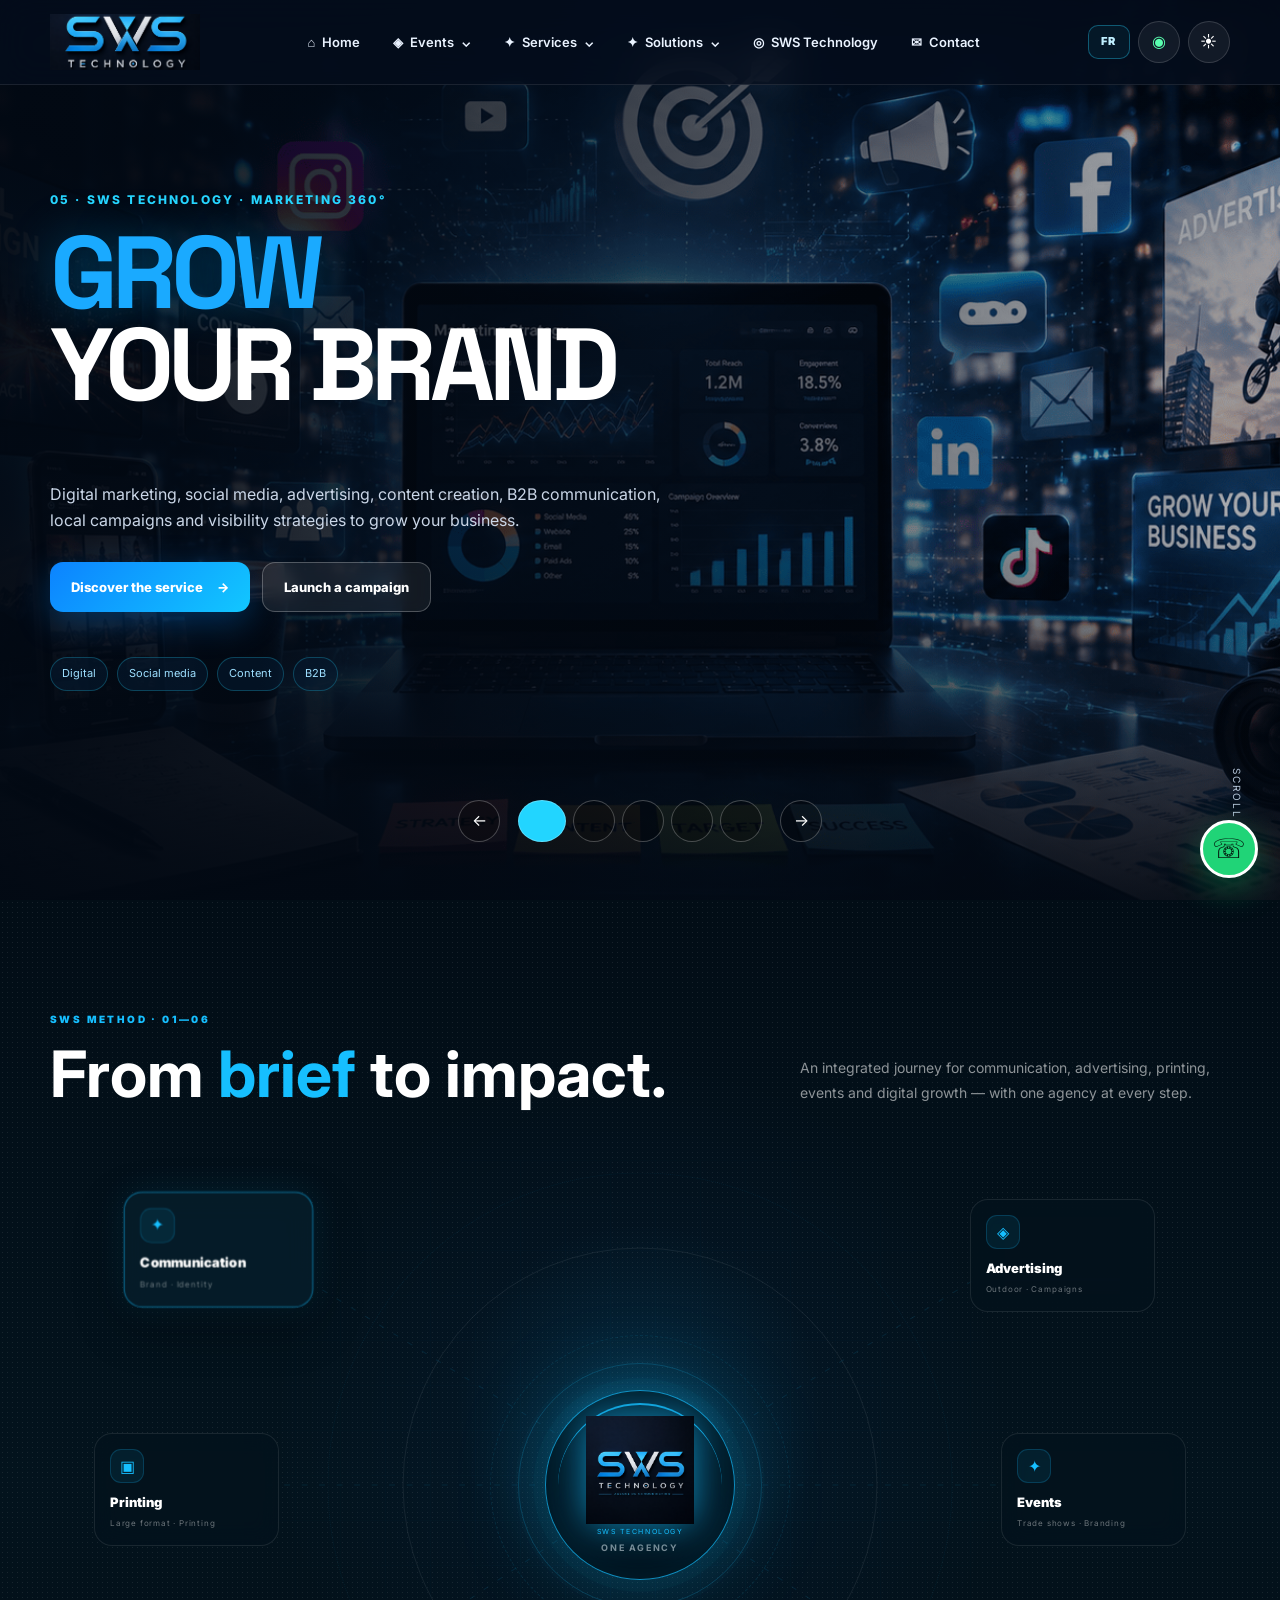
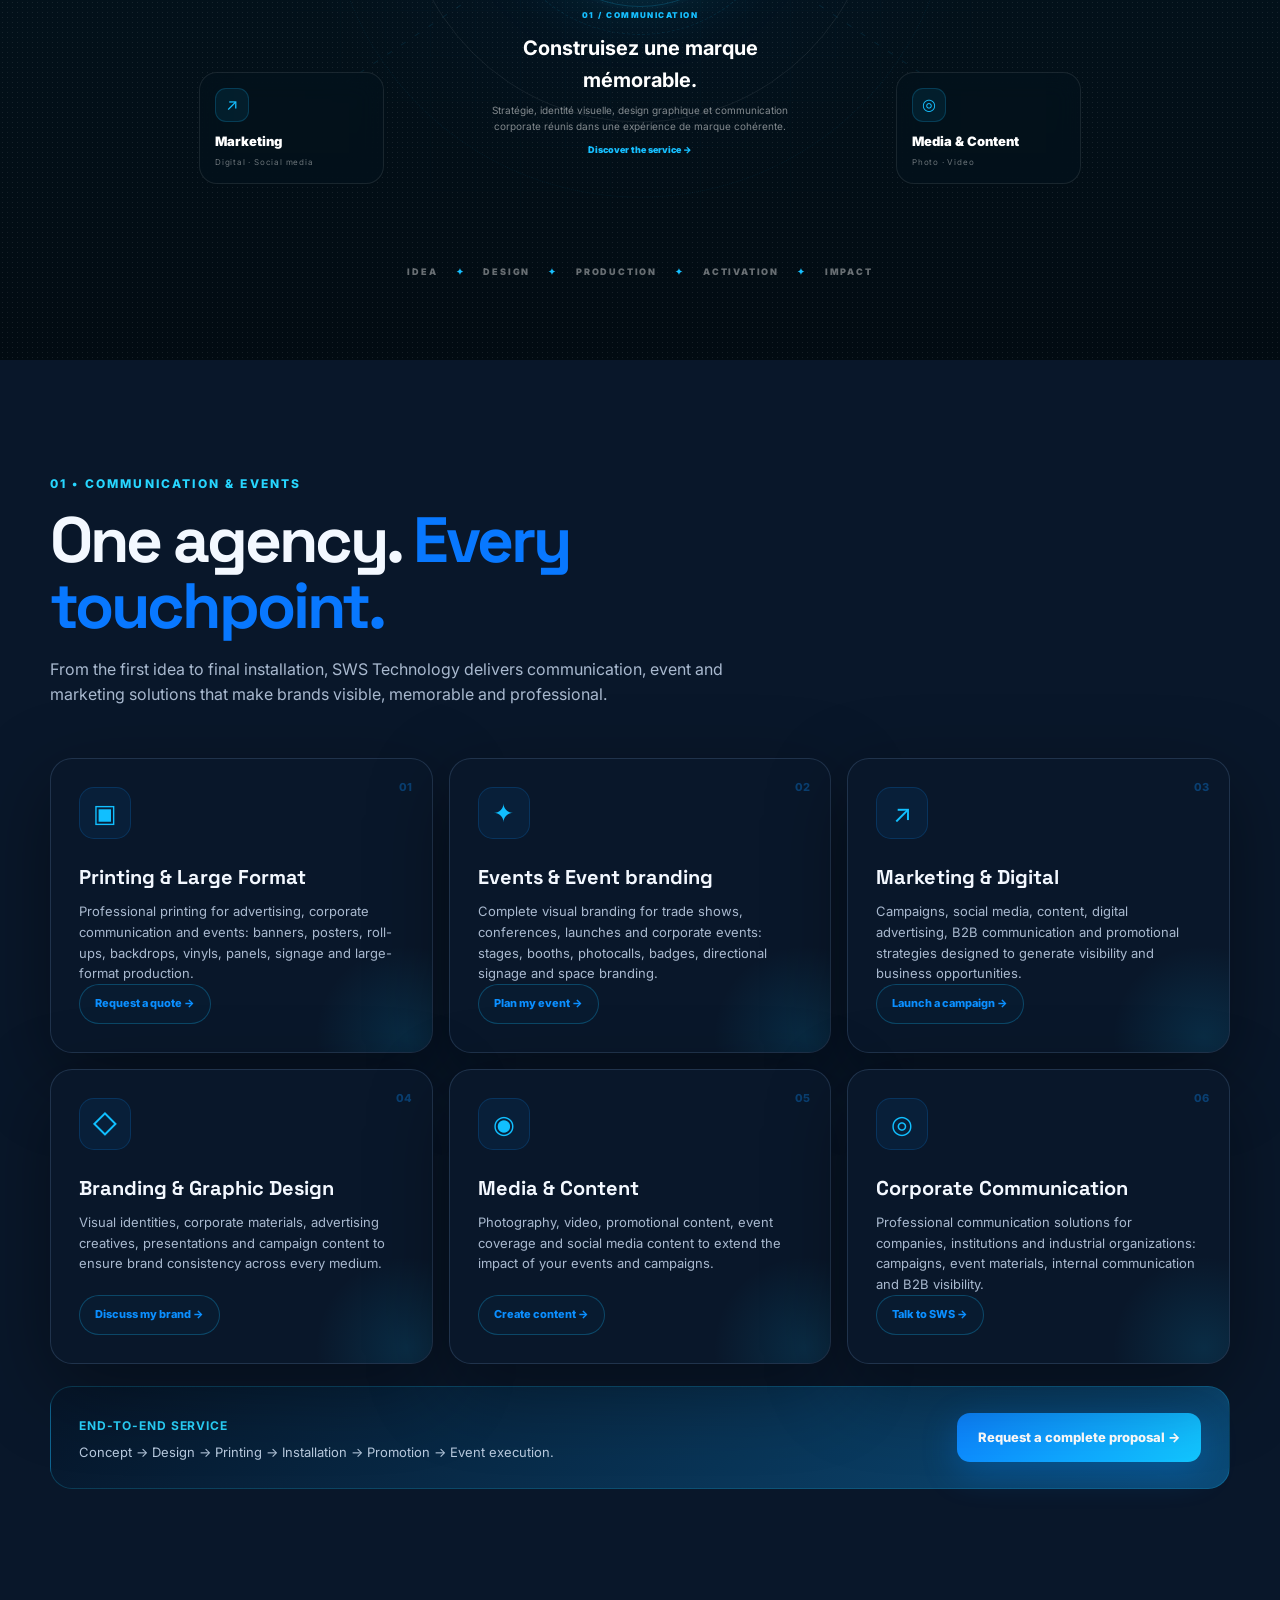
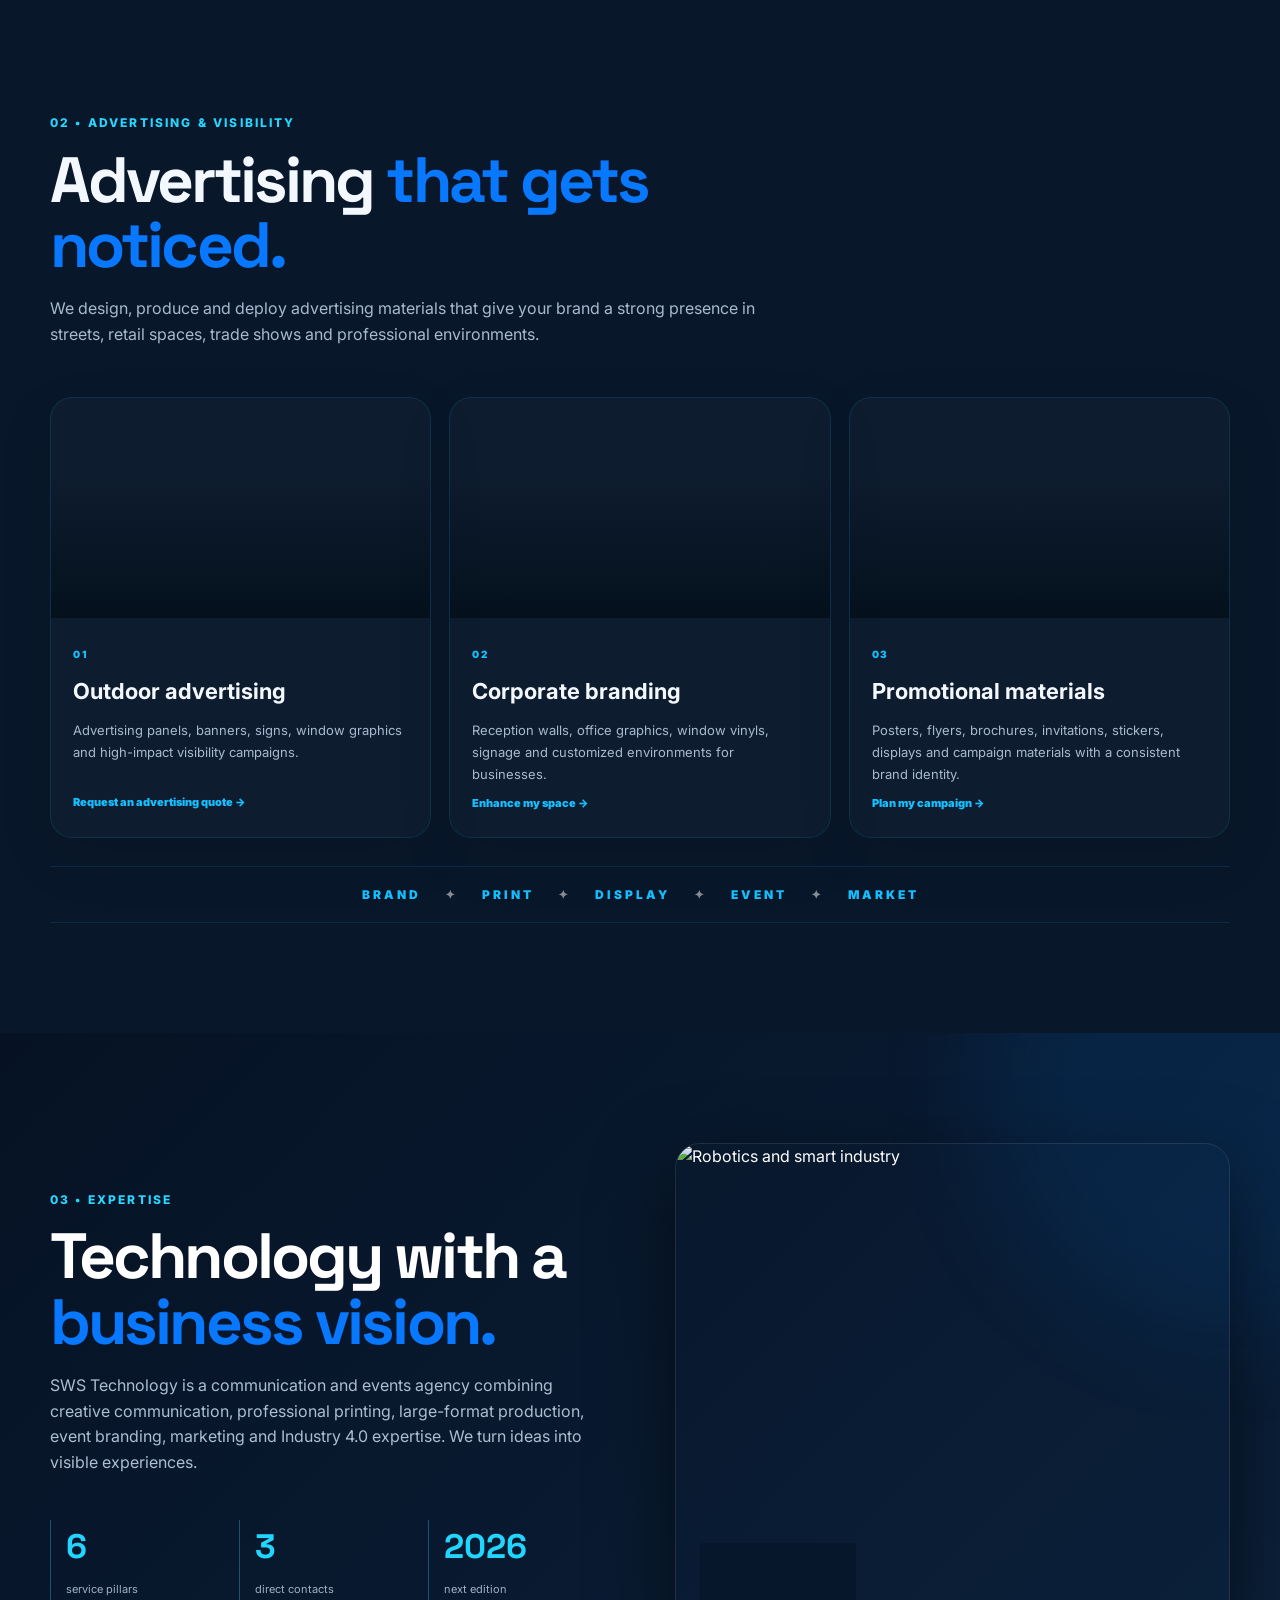
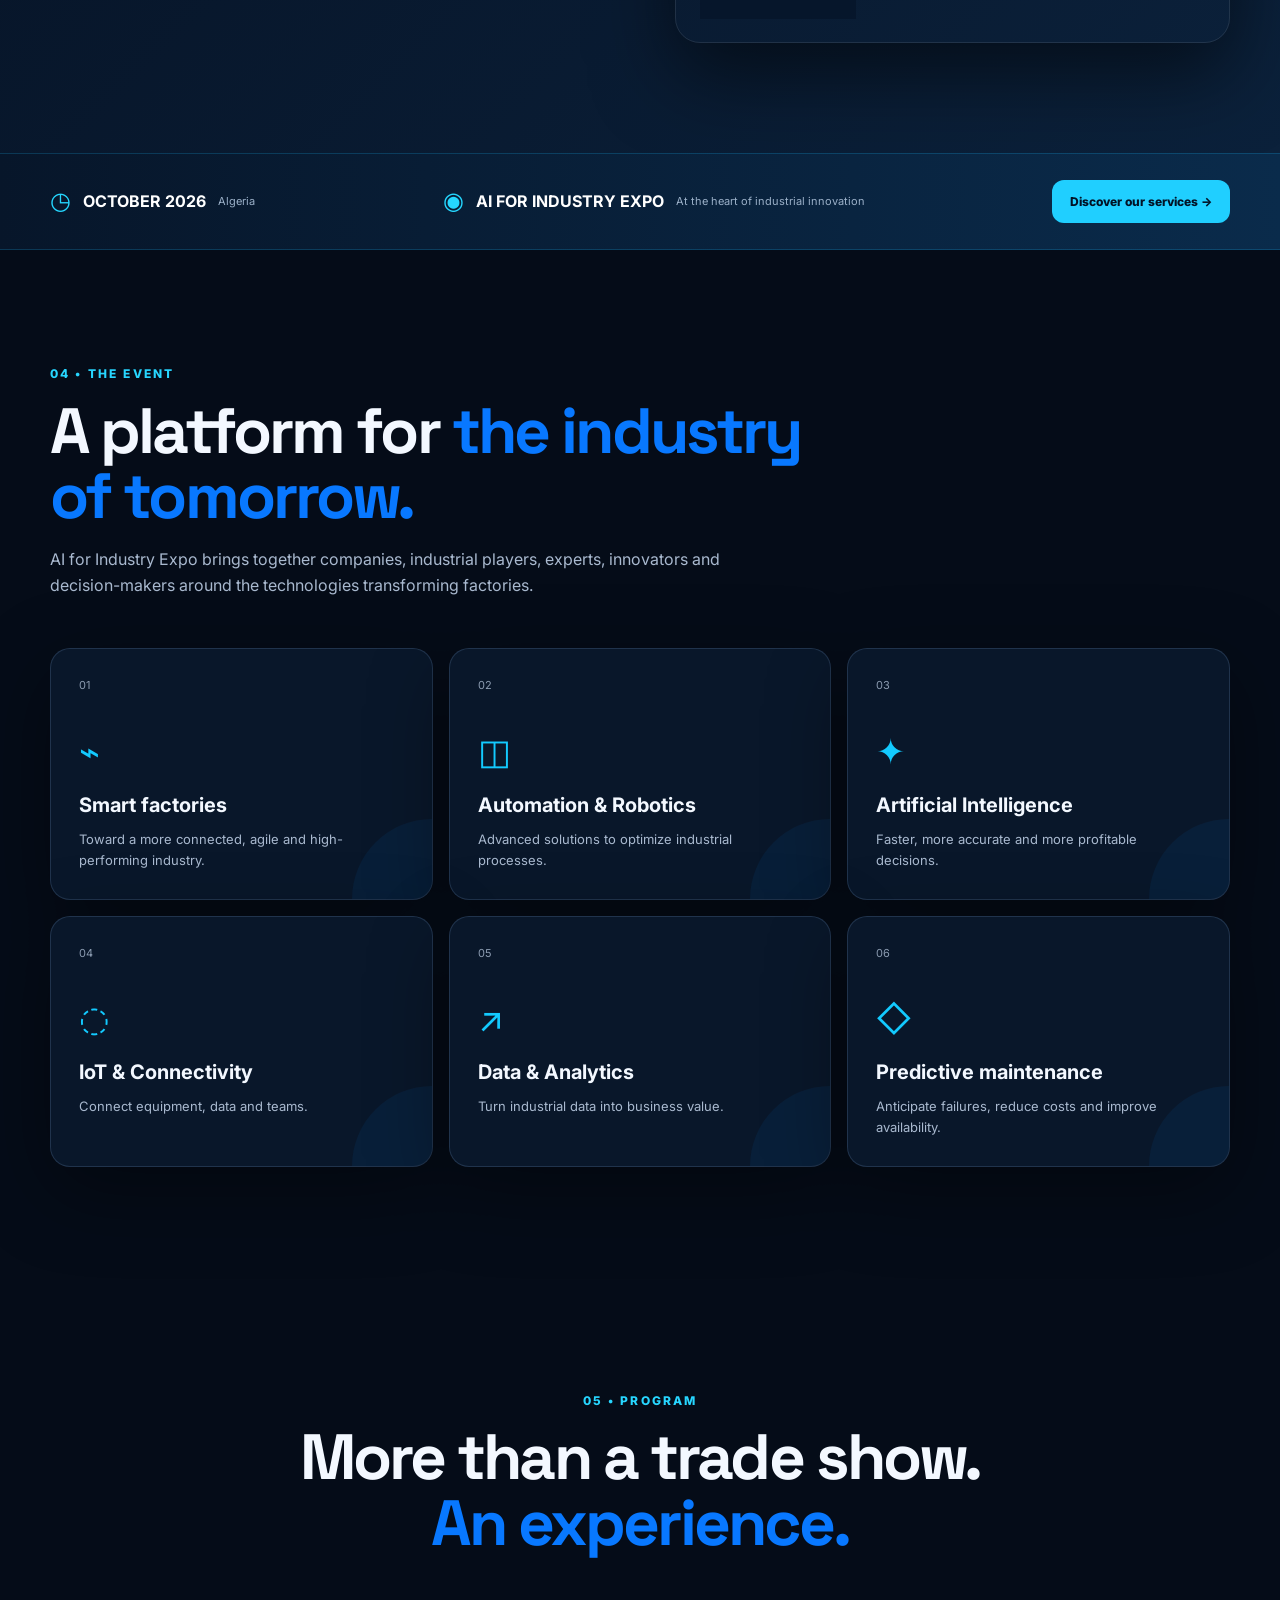
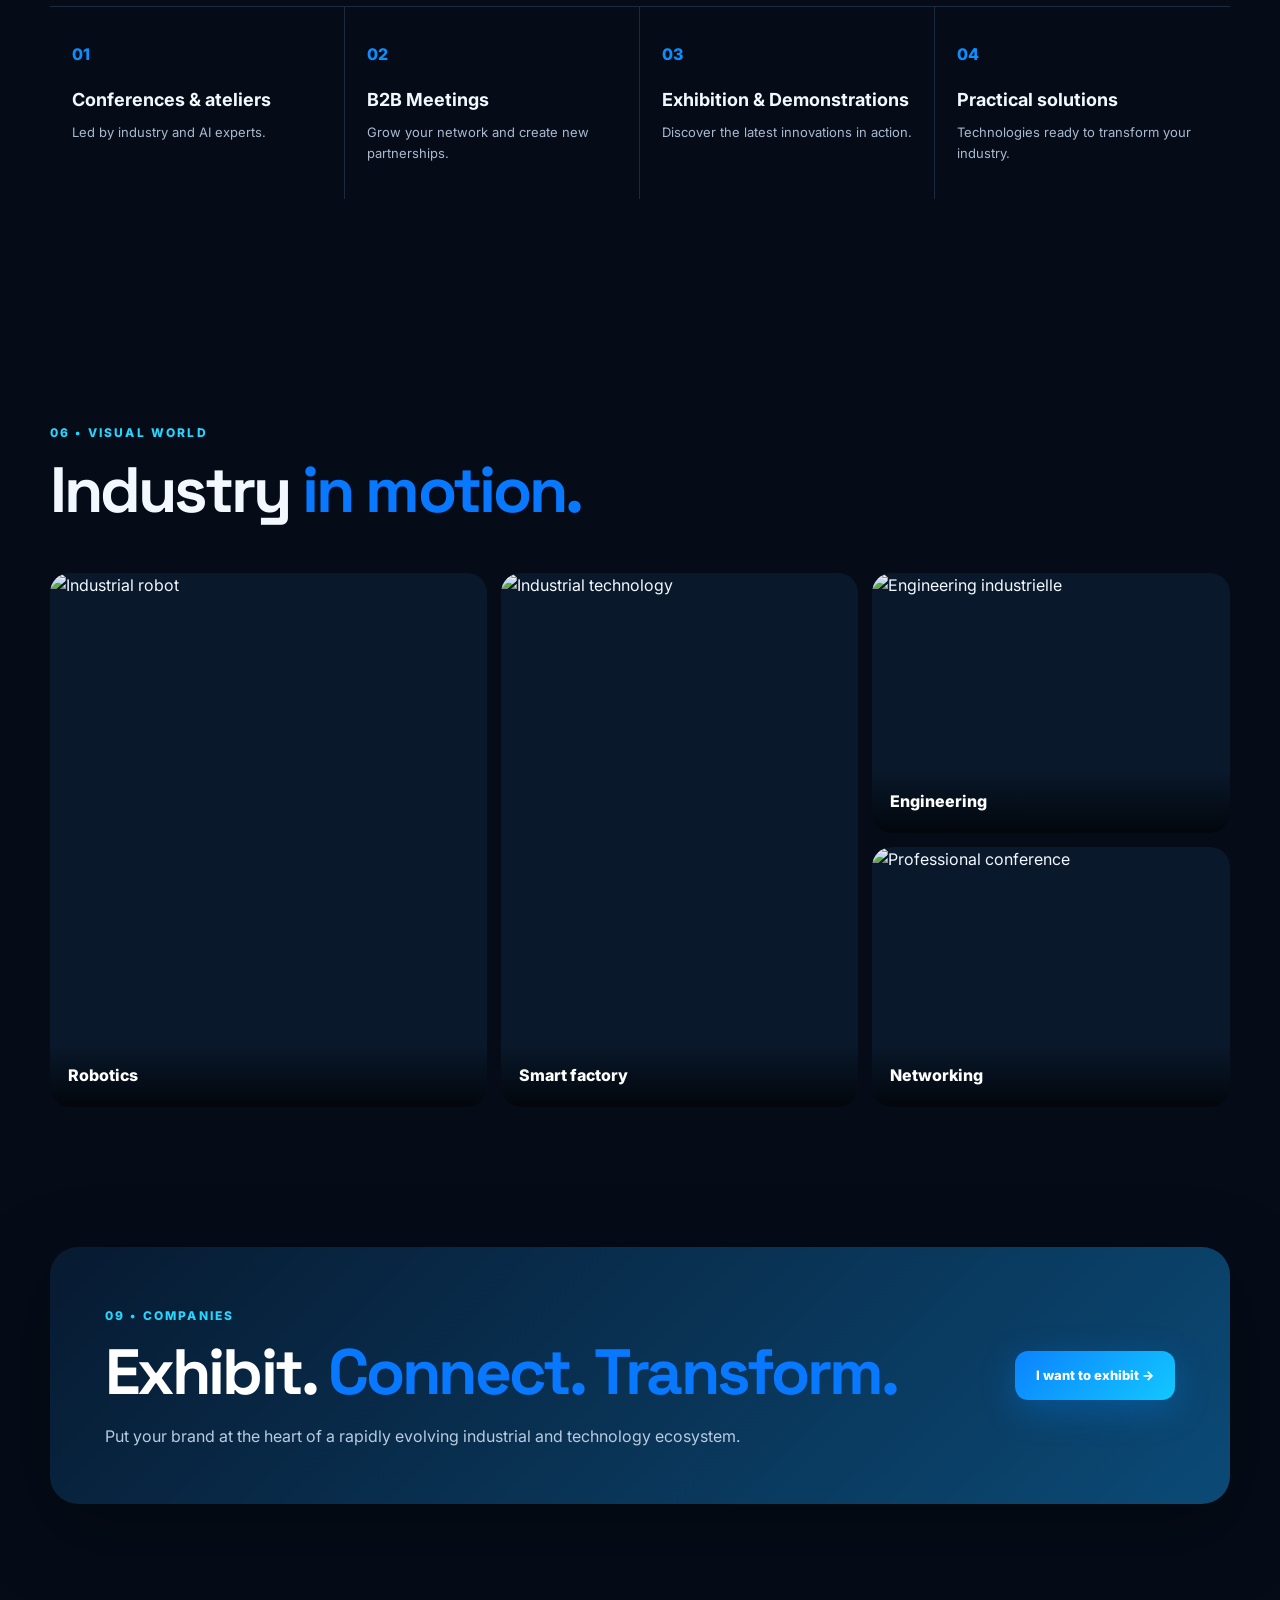
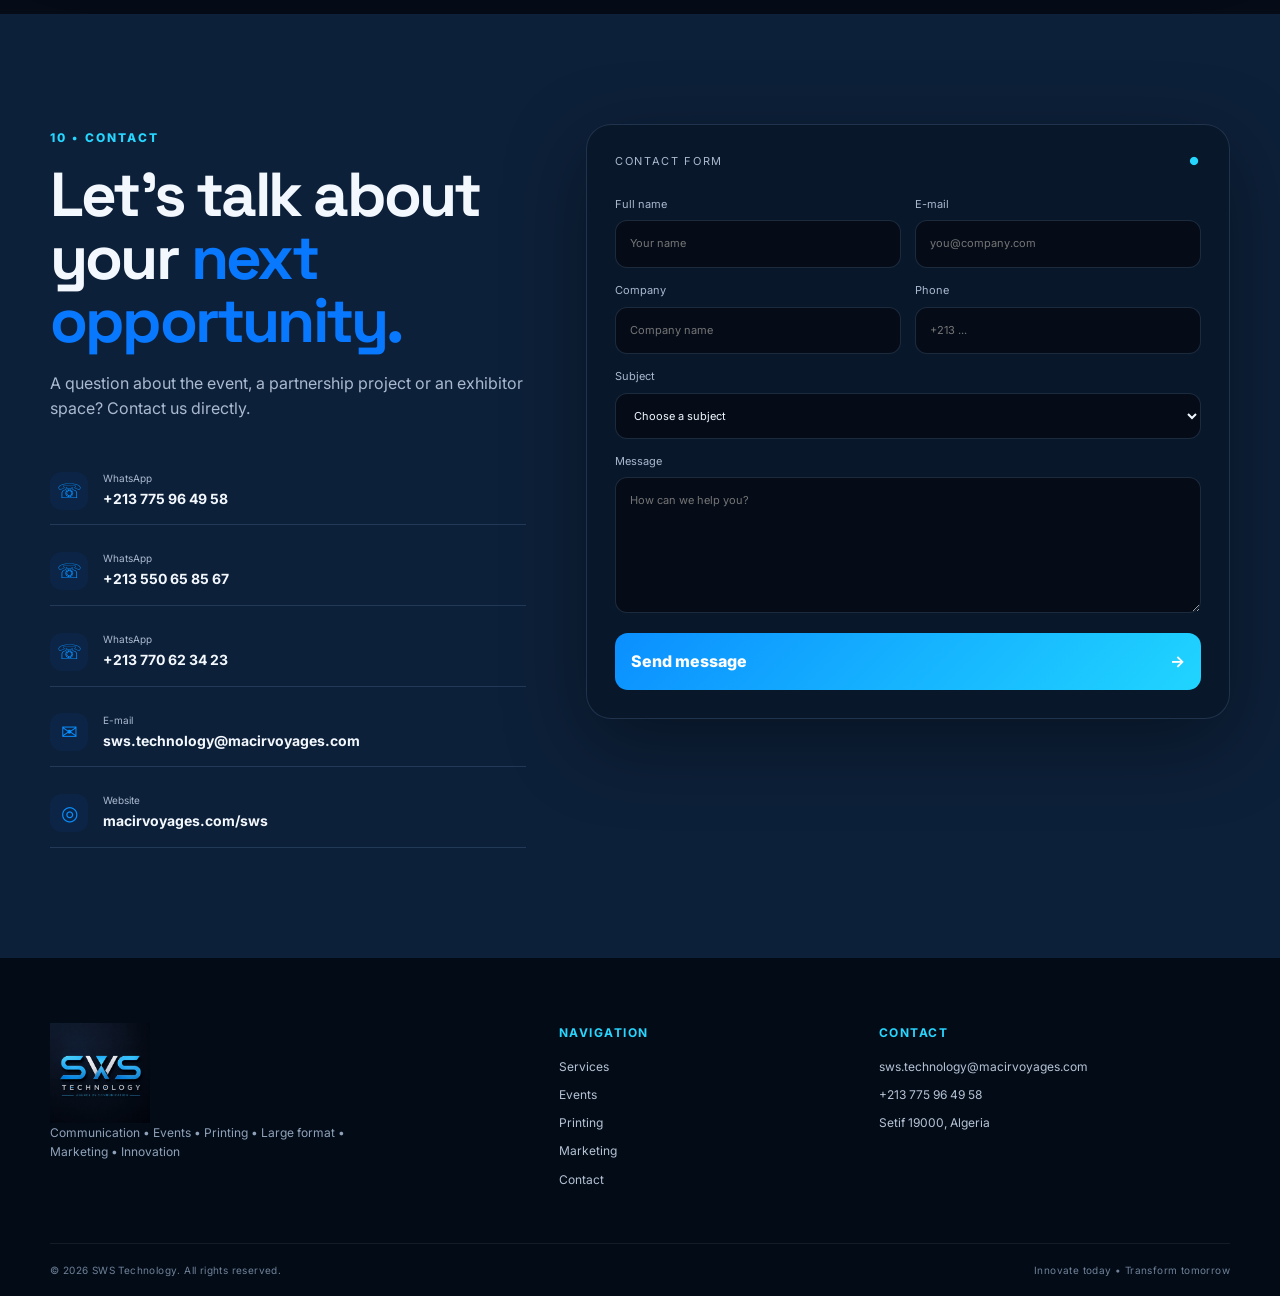
==== commit f03dcf12: "Add files via upload" ====
--- a/en/index.html
+++ b/en/index.html
@@ -73,7 +73,7 @@
     <section class="hero" id="home">
   <div class="hero-slider" id="heroSlider">
 
-    <article class="slide active" style="--bg:url('https://images.unsplash.com/photo-1561070791-2526d30994b5?auto=format&fit=crop&w=2200&q=88')">
+<article class="slide active" style="--bg:url('./assets/img/slider1.png'); background-image:url('./assets/img/slider1.png');">
       <div class="hero-overlay"></div>
       <div class="container hero-content">
         <div class="eyebrow">01 · SWS TECHNOLOGY · LARGE-FORMAT PRINTING</div>
@@ -88,7 +88,7 @@
       </div>
     </article>
 
-    <article class="slide" style="--bg:url('https://images.unsplash.com/photo-1600508774634-4e11d34730e2?auto=format&fit=crop&w=2200&q=88')">
+<article class="slide active" style="--bg:url('./assets/img/slider2.png'); background-image:url('./assets/img/slider2.png');">
       <div class="hero-overlay"></div>
       <div class="container hero-content">
         <div class="eyebrow">02 · SWS TECHNOLOGY · PRINTING &amp; BRANDING</div>
@@ -103,7 +103,7 @@
       </div>
     </article>
 
-    <article class="slide" style="--bg:url('https://images.unsplash.com/photo-1492684223066-81342ee5ff30?auto=format&fit=crop&w=2200&q=88')">
+<article class="slide active" style="--bg:url('./assets/img/slider3.png'); background-image:url('./assets/img/slider3.png');">
       <div class="hero-overlay"></div>
       <div class="container hero-content">
         <div class="eyebrow">03 · SWS TECHNOLOGY · EVENTS &amp; MANIFESTATIONS</div>
@@ -118,8 +118,7 @@
       </div>
     </article>
 
-    <article class="slide" style="--bg:url('https://images.unsplash.com/photo-1556761175-b413da4baf72?auto=format&fit=crop&w=2200&q=88')">
-      <div class="hero-overlay"></div>
+<article class="slide active" style="--bg:url('./assets/img/slider4.png'); background-image:url('./assets/img/slider4.png');">      <div class="hero-overlay"></div>
       <div class="container hero-content">
         <div class="eyebrow">04 · SWS TECHNOLOGY · INVESTMENT &amp; SUPPORT</div>
         <h1><span>YOUR PROJECTS</span><br>TOWARD NEW OPPORTUNITIES</h1>
@@ -133,8 +132,7 @@
       </div>
     </article>
 
-    <article class="slide" style="--bg:url('https://images.unsplash.com/photo-1533750349088-cd871a92f312?auto=format&fit=crop&w=2200&q=88')">
-      <div class="hero-overlay"></div>
+<article class="slide active" style="--bg:url('./assets/img/slider5.png'); background-image:url('./assets/img/slider5.png');">      <div class="hero-overlay"></div>
       <div class="container hero-content">
         <div class="eyebrow">05 · SWS TECHNOLOGY · MARKETING 360°</div>
         <h1><span>GROW</span><br>YOUR BRAND</h1>
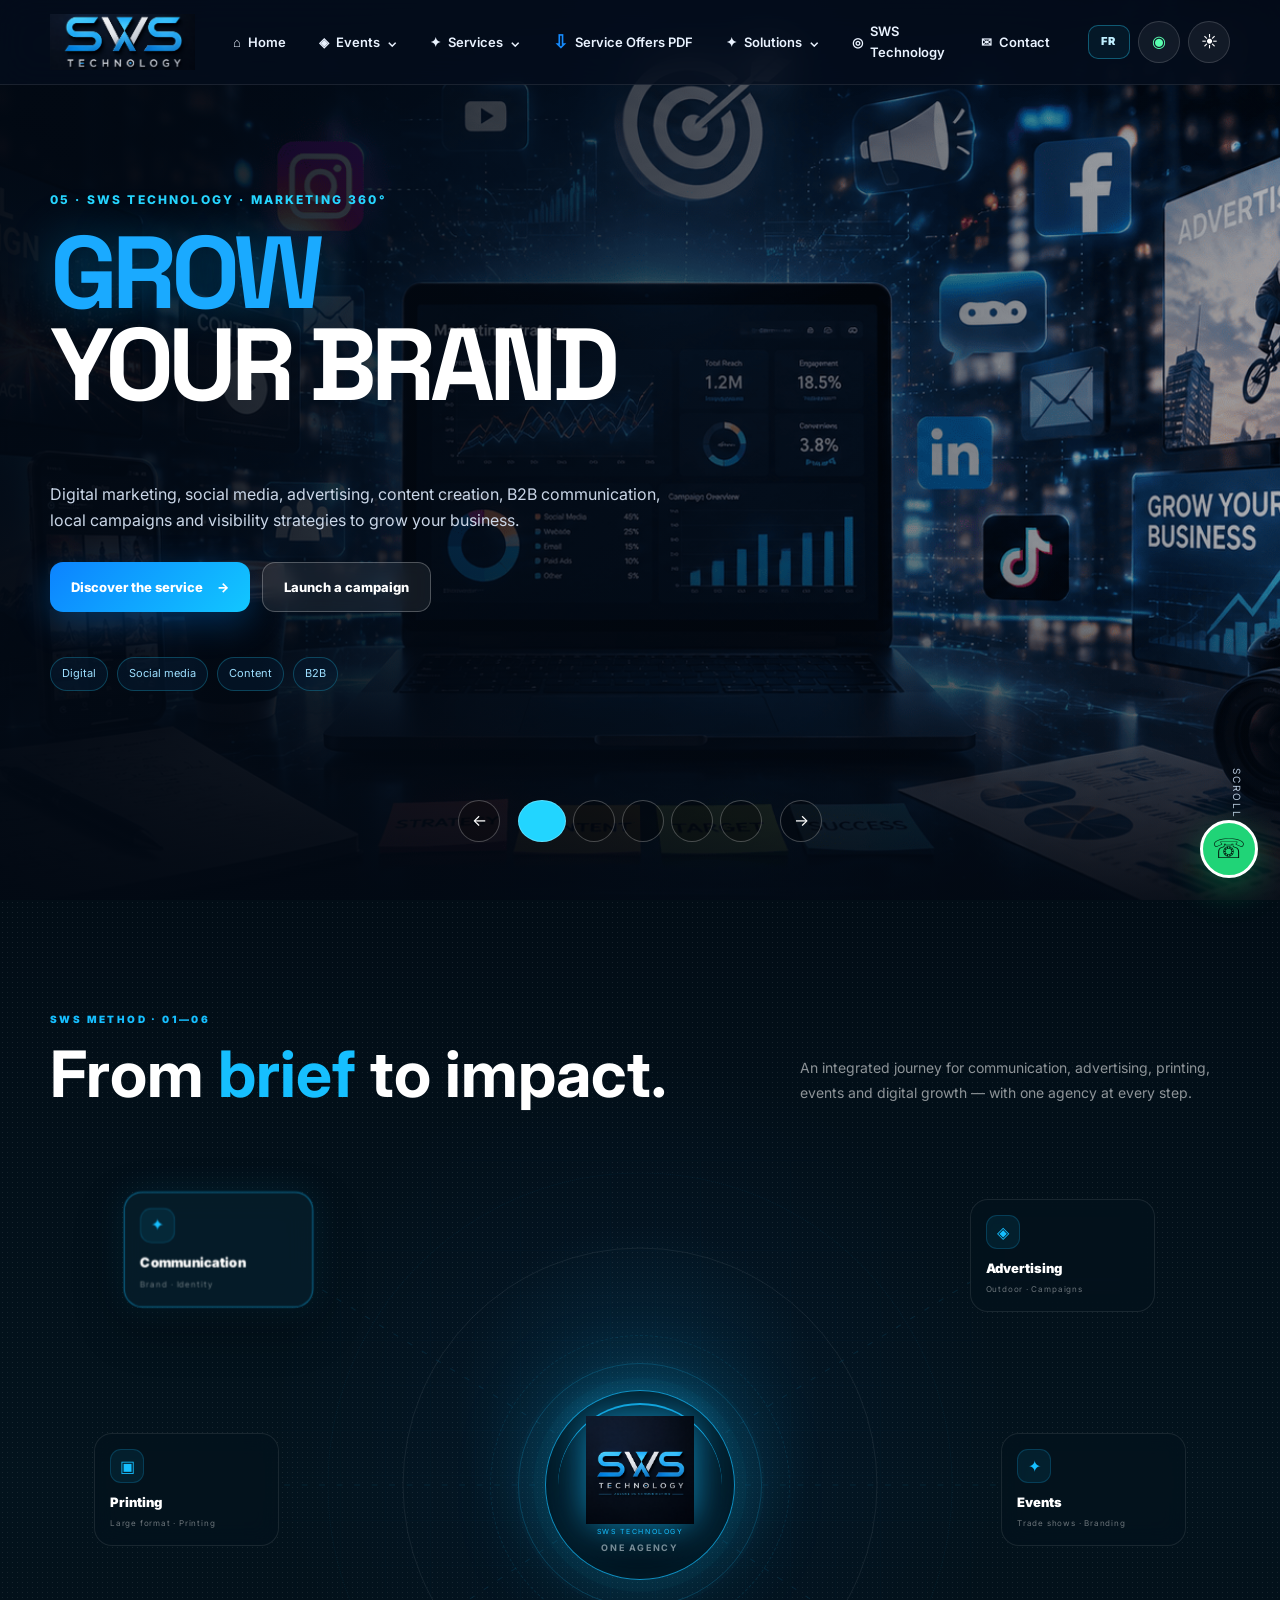
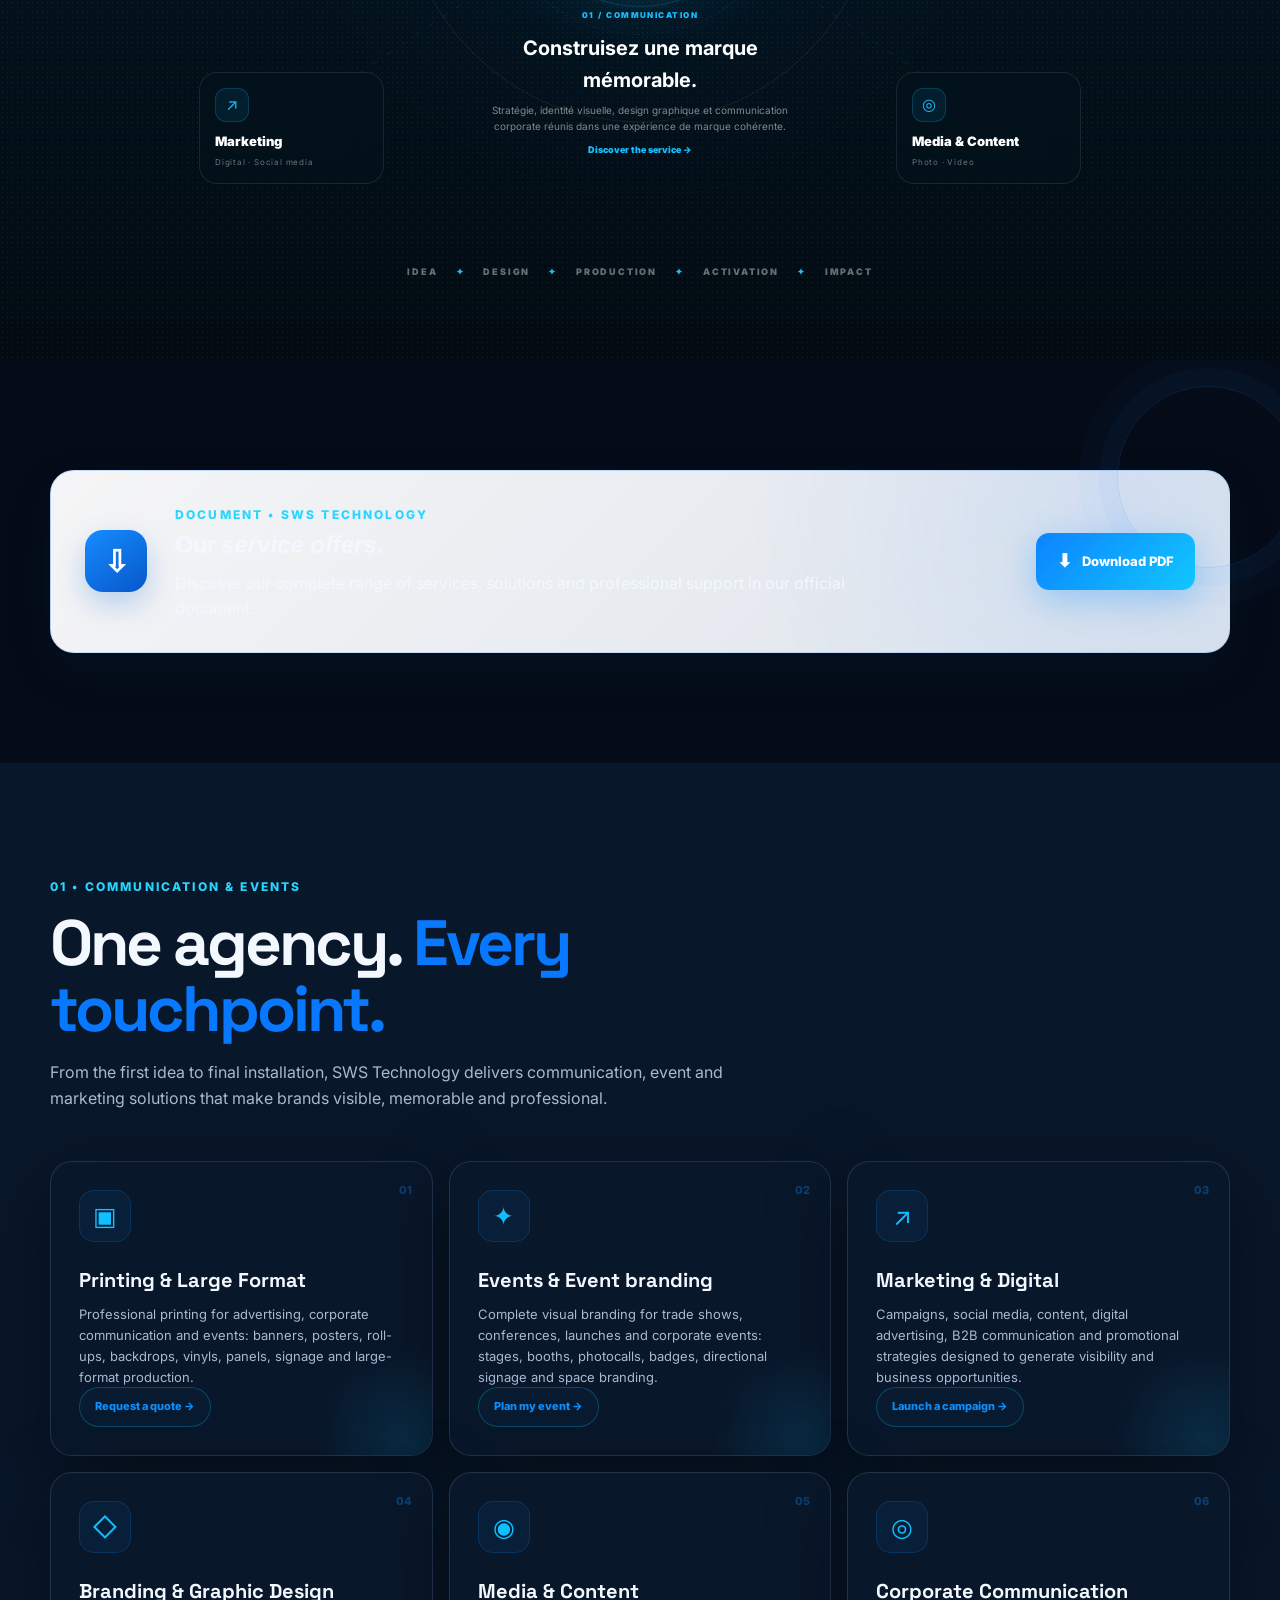
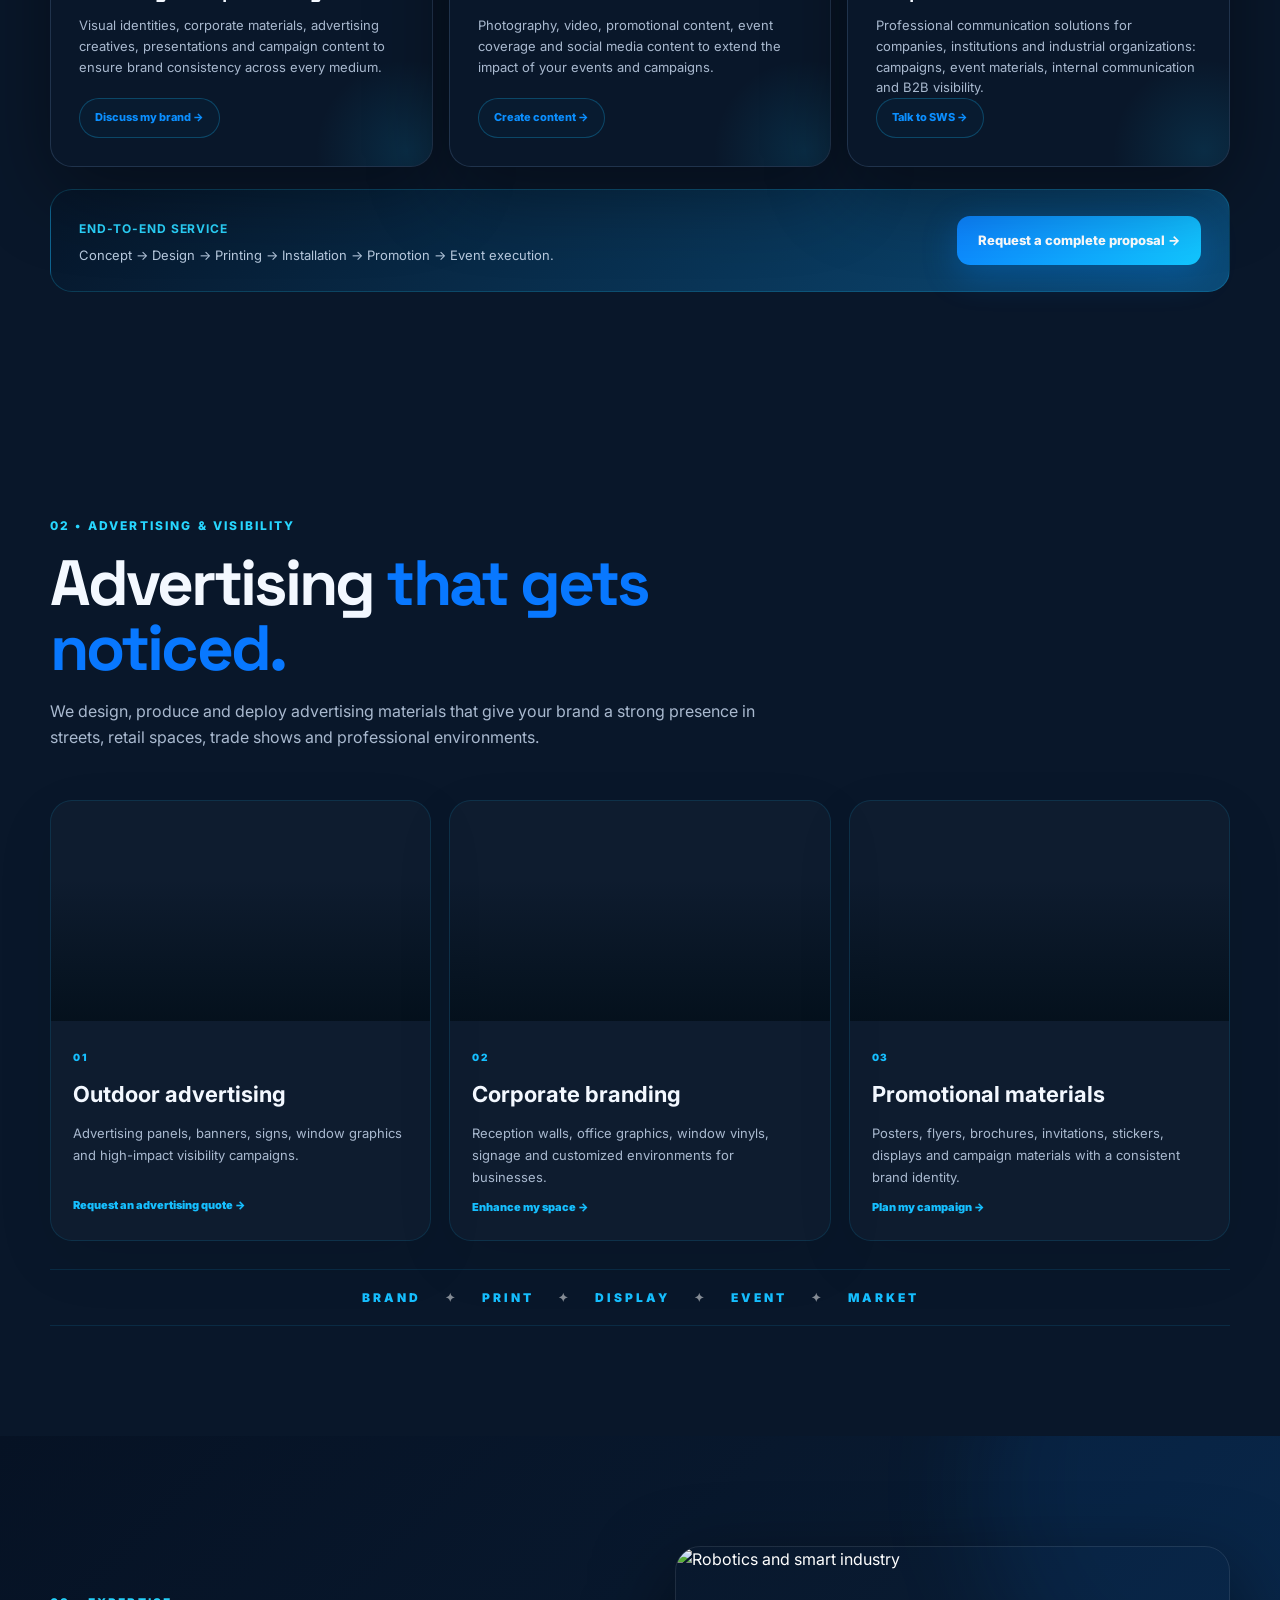
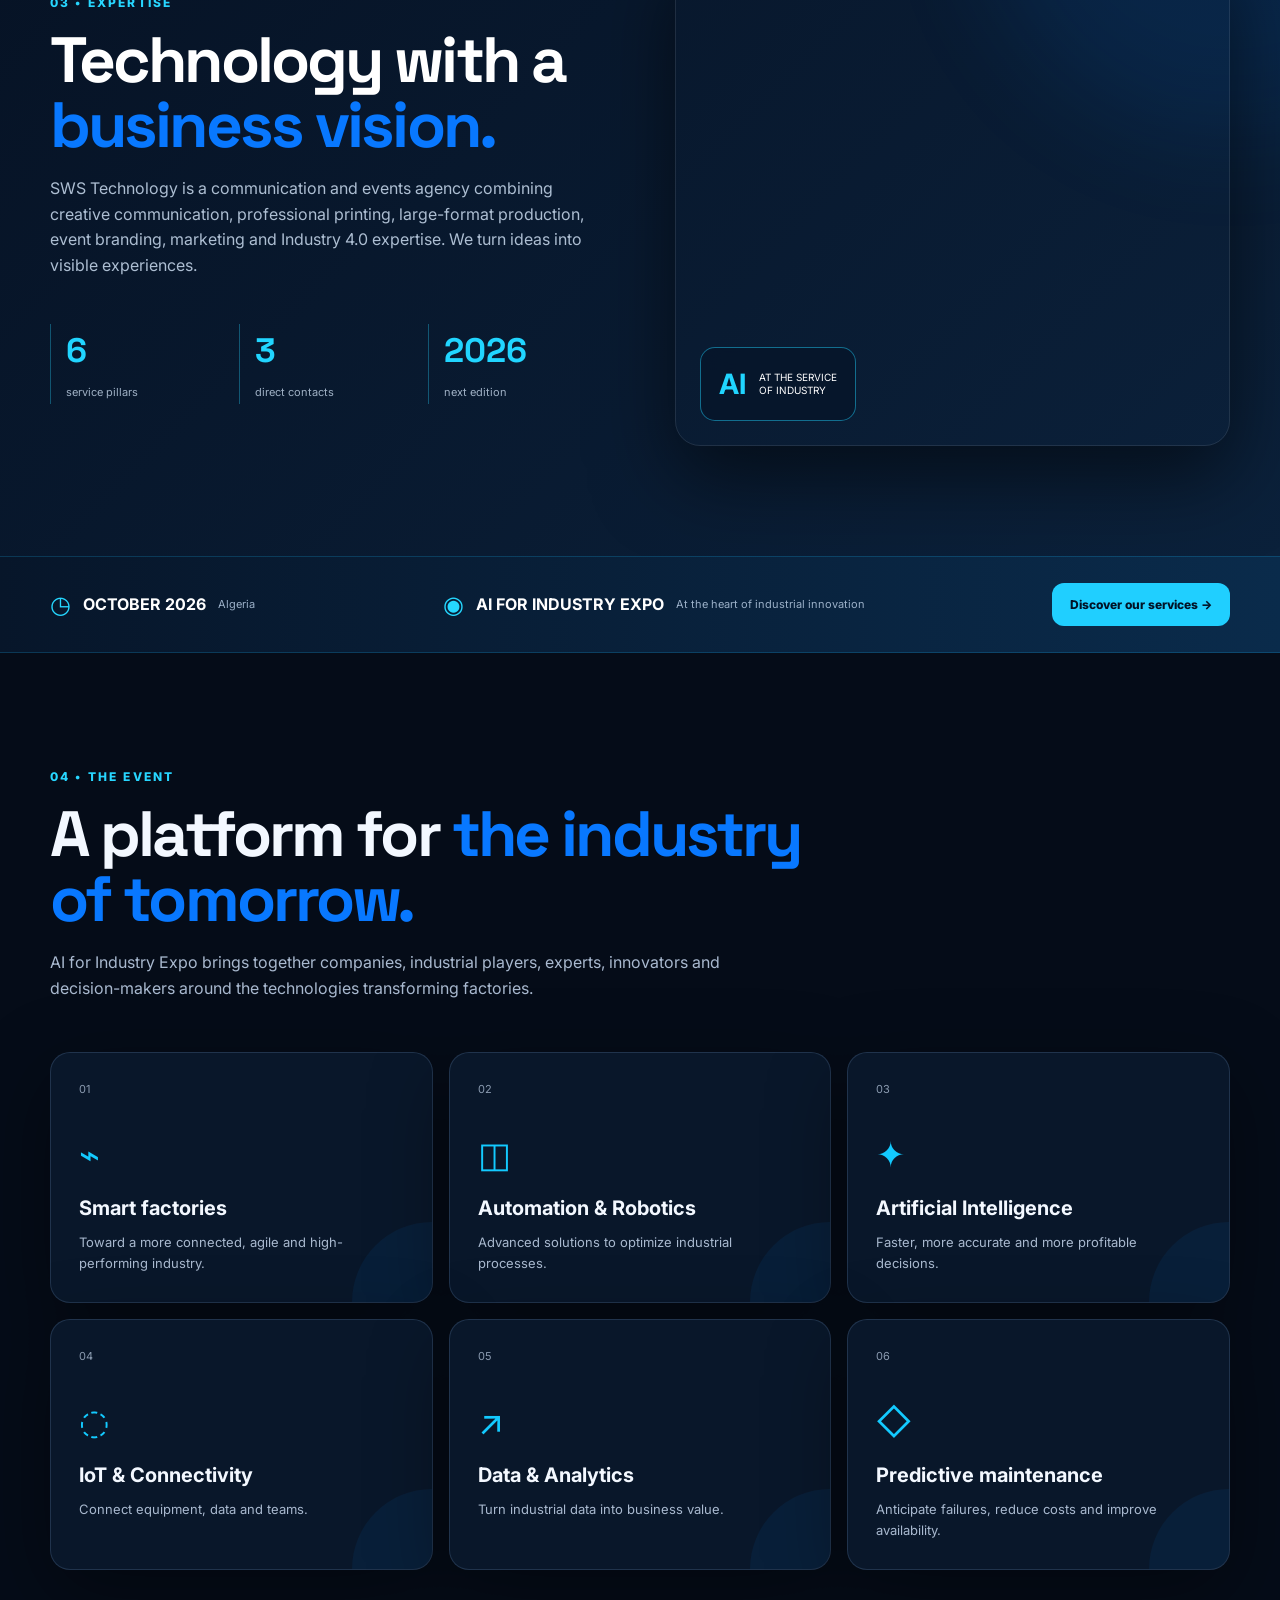
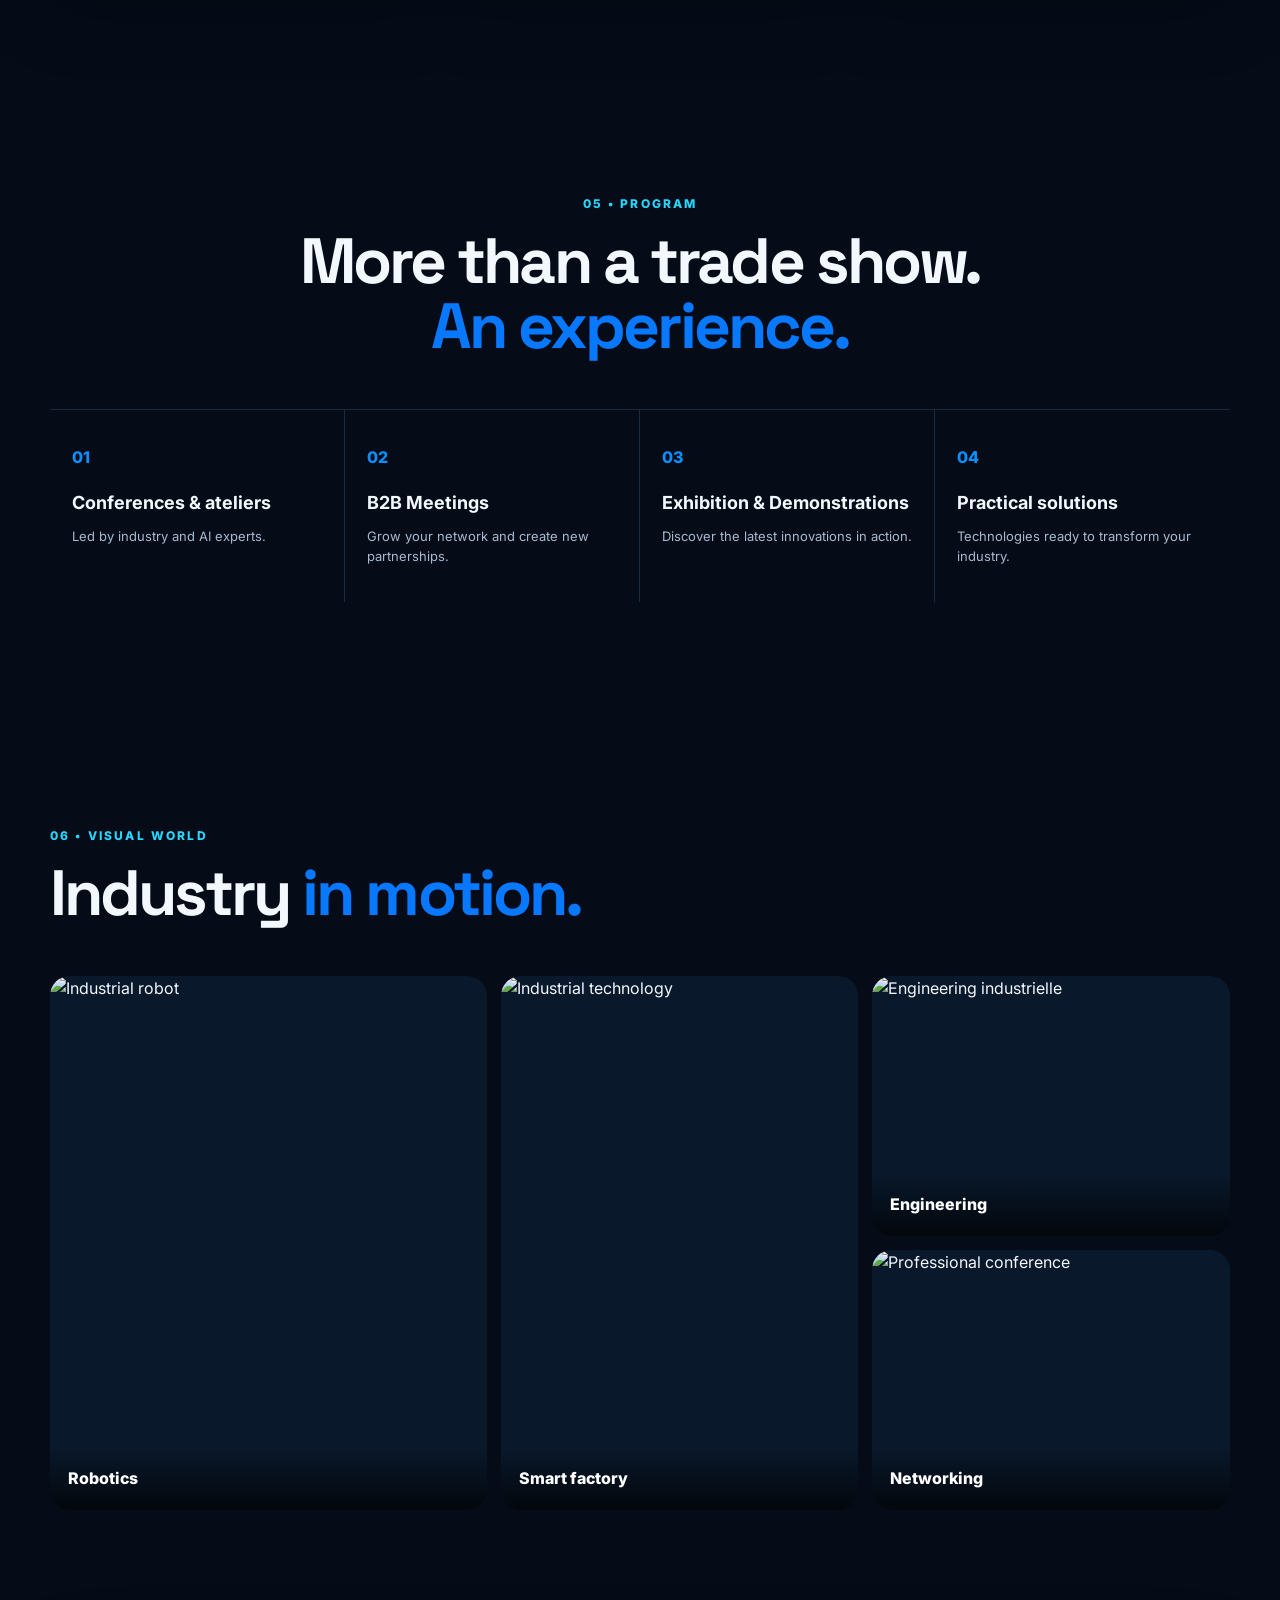
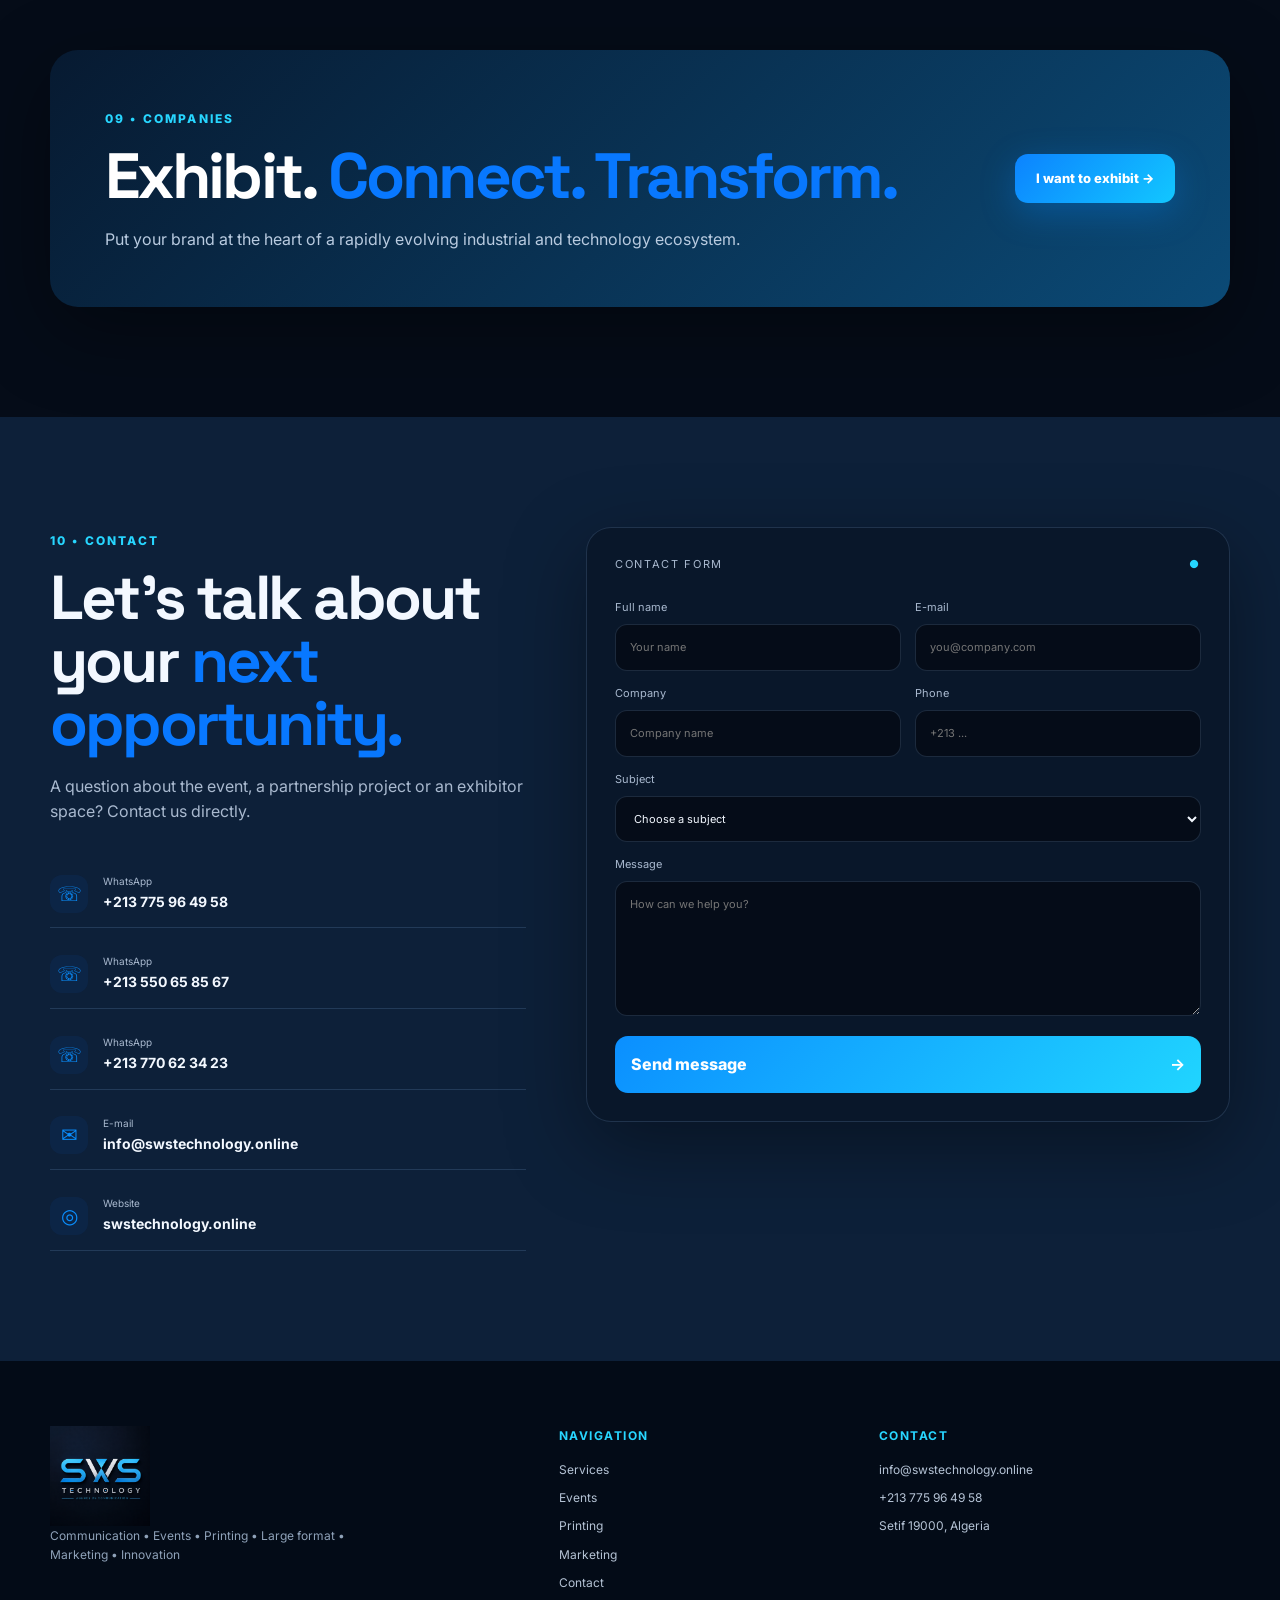
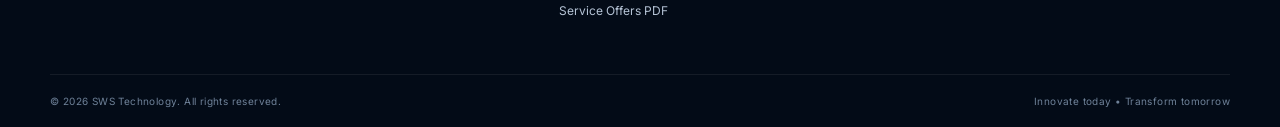
==== commit fbd7ee2e: "Add files via upload" ====
--- a/en/index.html
+++ b/en/index.html
@@ -45,6 +45,7 @@
             <a href="#marketing">Marketing & Digital</a>
           </div>
         </div>
+        <a class="nav-service-pdf" href="https://swstechnology.online/sws.pdf" target="_blank" rel="noopener" download="SWS-Service-Offers.pdf"><span>⇩</span> Service Offers PDF</a>
         <div class="nav-dropdown">
           <button class="nav-drop-btn" type="button"><span>✦</span> Solutions <b>⌄</b></button>
           <div class="dropdown-menu">
@@ -204,6 +205,22 @@
     <div class="process-services"><span>IDEA</span><i>✦</i><span>DESIGN</span><i>✦</i><span>PRODUCTION</span><i>✦</i><span>ACTIVATION</span><i>✦</i><span>IMPACT</span></div>
   </div>
 </section>
+
+    <section class="service-offers-section section" id="service-offers">
+      <div class="container">
+        <div class="service-offers-card">
+          <div class="service-offers-icon" aria-hidden="true">⇩</div>
+          <div class="service-offers-copy">
+            <span class="section-kicker">DOCUMENT • SWS TECHNOLOGY</span>
+            <h2>Our <em>service offers.</em></h2>
+            <p>Discover our complete range of services, solutions and professional support in our official document.</p>
+          </div>
+          <a class="btn btn-primary service-offers-btn" href="https://swstechnology.online/sws.pdf" target="_blank" rel="noopener" download="SWS-Service-Offers.pdf" aria-label="Download the service offers PDF">
+            <span>⬇</span> Download PDF
+          </a>
+        </div>
+      </div>
+    </section>
 
  <section class="section services-agency" id="communication">
       <div class="container">
@@ -406,8 +423,8 @@
             <a href="https://wa.me/213775964958" target="_blank" rel="noopener"><span>☏</span><div><small>WhatsApp</small><b>+213 775 96 49 58</b></div></a>
             <a href="https://wa.me/213550658567" target="_blank" rel="noopener"><span>☏</span><div><small>WhatsApp</small><b>+213 550 65 85 67</b></div></a>
             <a href="https://wa.me/213770623423" target="_blank" rel="noopener"><span>☏</span><div><small>WhatsApp</small><b>+213 770 62 34 23</b></div></a>
-            <a href="mailto:sws.technology@macirvoyages.com"><span>✉</span><div><small>E-mail</small><b>sws.technology@macirvoyages.com</b></div></a>
-            <a href="https://macirvoyages.com/sws/" target="_blank" rel="noopener"><span>◎</span><div><small>Website</small><b>macirvoyages.com/sws</b></div></a>
+            <a href="mailto:info@swstechnology.online"><span>✉</span><div><small>E-mail</small><b>info@swstechnology.online</b></div></a>
+            <a href="https://swstechnology.online/" target="_blank" rel="noopener"><span>◎</span><div><small>Website</small><b>swstechnology.online</b></div></a>
           </div>
         </div>
 
@@ -444,8 +461,8 @@
 <footer>
     <div class="container footer-main">
       <div class="footer-brand"><img src="assets/logo.png" alt="SWS Technology"><p>Communication • Events • Printing • Large format • Marketing • Innovation</p></div>
-      <div><h4>Navigation</h4><a href="#communication">Services</a><a href="#expo">Events</a><a href="#printing">Printing</a><a href="#marketing">Marketing</a><a href="#contact">Contact</a></div>
-      <div><h4>Contact</h4><a href="mailto:sws.technology@macirvoyages.com">sws.technology@macirvoyages.com</a><a href="https://wa.me/213775964958">+213 775 96 49 58</a><span>Setif 19000, Algeria</span></div>
+      <div><h4>Navigation</h4><a href="#communication">Services</a><a href="#expo">Events</a><a href="#printing">Printing</a><a href="#marketing">Marketing</a><a href="#contact">Contact</a><a href="https://swstechnology.online/sws.pdf" target="_blank" rel="noopener">Service Offers PDF</a></div>
+      <div><h4>Contact</h4><a href="mailto:info@swstechnology.online">info@swstechnology.online</a><a href="https://wa.me/213775964958">+213 775 96 49 58</a><span>Setif 19000, Algeria</span></div>
     </div>
     <div class="container footer-bottom"><span>© <span id="year"></span> SWS Technology. All rights reserved.</span><span>Innovate today • Transform tomorrow</span></div>
   </footer>
--- a/en/css/style.css
+++ b/en/css/style.css
@@ -224,3 +224,15 @@
 .typing-text.is-typing::after{content:"";display:inline-block;width:2px;height:1em;margin-left:5px;vertical-align:-.12em;background:#27d6ff;animation:typingCaret .7s steps(1) infinite}
 @keyframes typingCaret{50%{opacity:0}}
 @media(max-width:950px){.language-switch{margin-right:2px}.hero-content{padding-top:145px}.hero h1{font-size:clamp(46px,12vw,82px)}.hero-subtitle{font-size:20px}.hero-copy{font-size:14px}}
+
+
+/* SWS Service Offers PDF — V16 */
+.service-offers-section{position:relative;overflow:hidden}
+.service-offers-card{position:relative;display:grid;grid-template-columns:auto 1fr auto;align-items:center;gap:28px;padding:30px 34px;border:1px solid rgba(44,128,255,.20);border-radius:24px;background:radial-gradient(circle at 90% 20%,rgba(54,142,255,.10),transparent 34%),linear-gradient(135deg,rgba(255,255,255,.96),rgba(240,247,255,.92));box-shadow:0 18px 50px rgba(11,49,99,.10);isolation:isolate}
+.service-offers-card::before{content:"";position:absolute;width:180px;height:180px;right:-70px;top:-85px;border:1px solid rgba(44,128,255,.16);border-radius:50%;box-shadow:0 0 0 18px rgba(44,128,255,.035),0 0 0 38px rgba(44,128,255,.025);z-index:-1}
+.service-offers-icon{width:62px;height:62px;display:grid;place-items:center;border-radius:18px;color:#fff;font-size:30px;font-weight:800;background:linear-gradient(145deg,#168cff,#0757c9);box-shadow:0 12px 28px rgba(14,105,220,.25)}
+.service-offers-copy .section-kicker{margin-bottom:6px}.service-offers-copy h2{margin:0 0 6px}.service-offers-copy p{margin:0;max-width:700px}
+.service-offers-btn{white-space:nowrap;display:inline-flex;align-items:center;gap:10px}.service-offers-btn span{font-size:18px}
+.nav-service-pdf{display:inline-flex!important;align-items:center;gap:7px;white-space:nowrap}.nav-service-pdf span{font-size:18px;line-height:1;color:var(--accent,#168cff)}
+@media (max-width:1100px){.service-offers-card{grid-template-columns:auto 1fr}.service-offers-btn{grid-column:2;justify-self:start}}
+@media (max-width:700px){.service-offers-card{grid-template-columns:1fr;padding:24px}.service-offers-icon{width:54px;height:54px}.service-offers-btn{grid-column:auto;width:100%;justify-content:center}}
